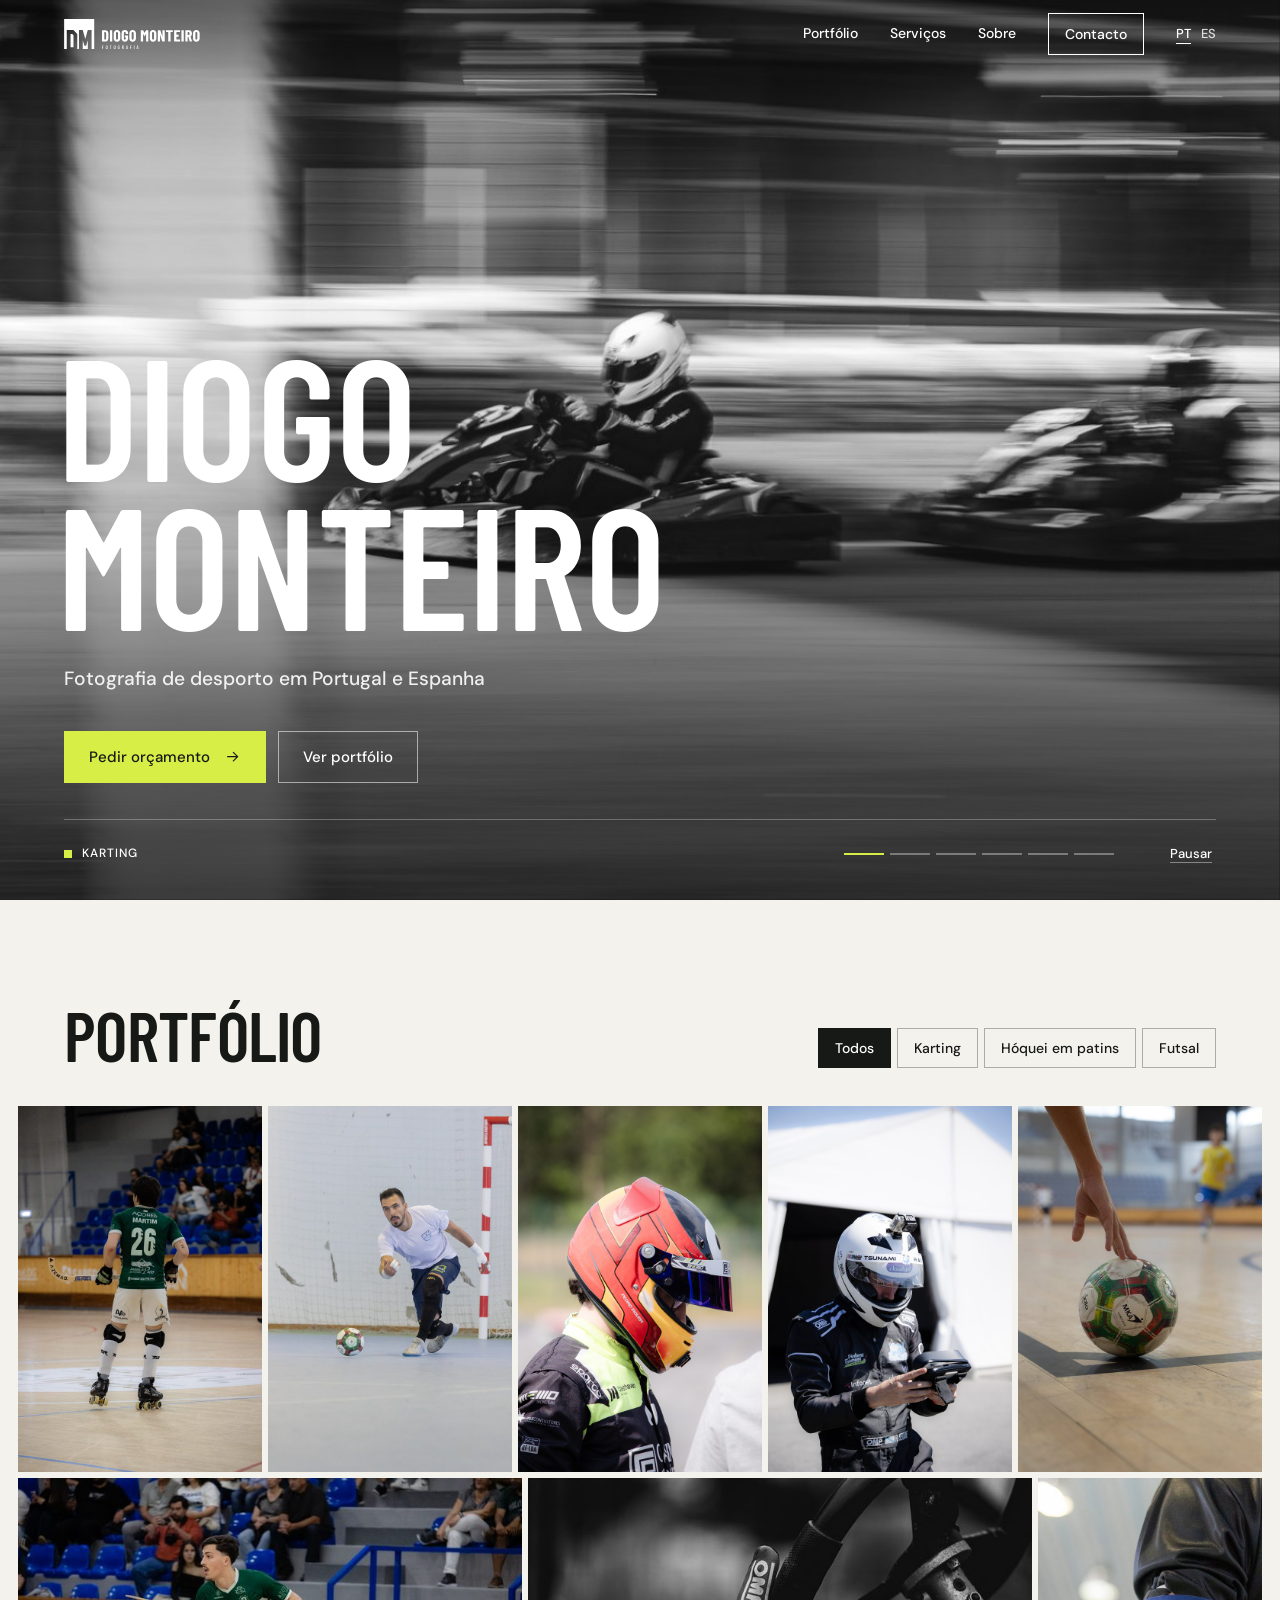
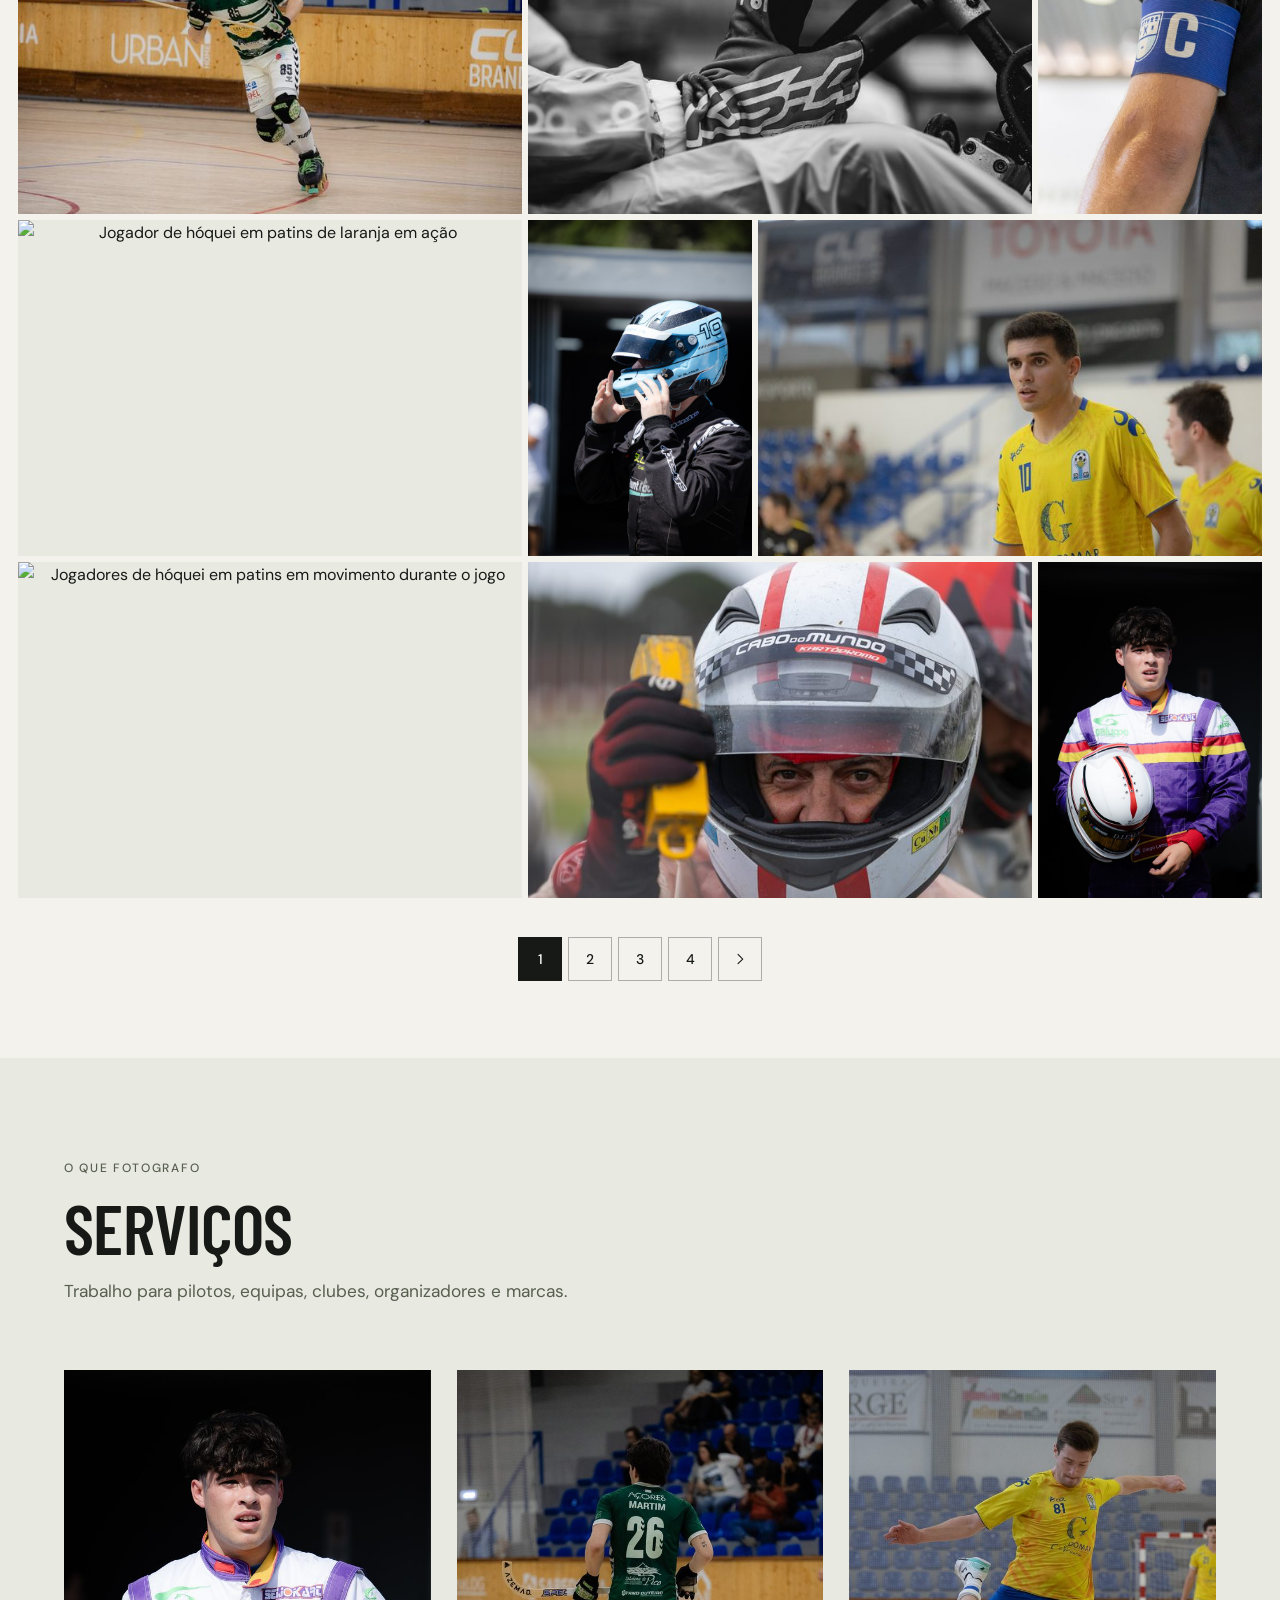
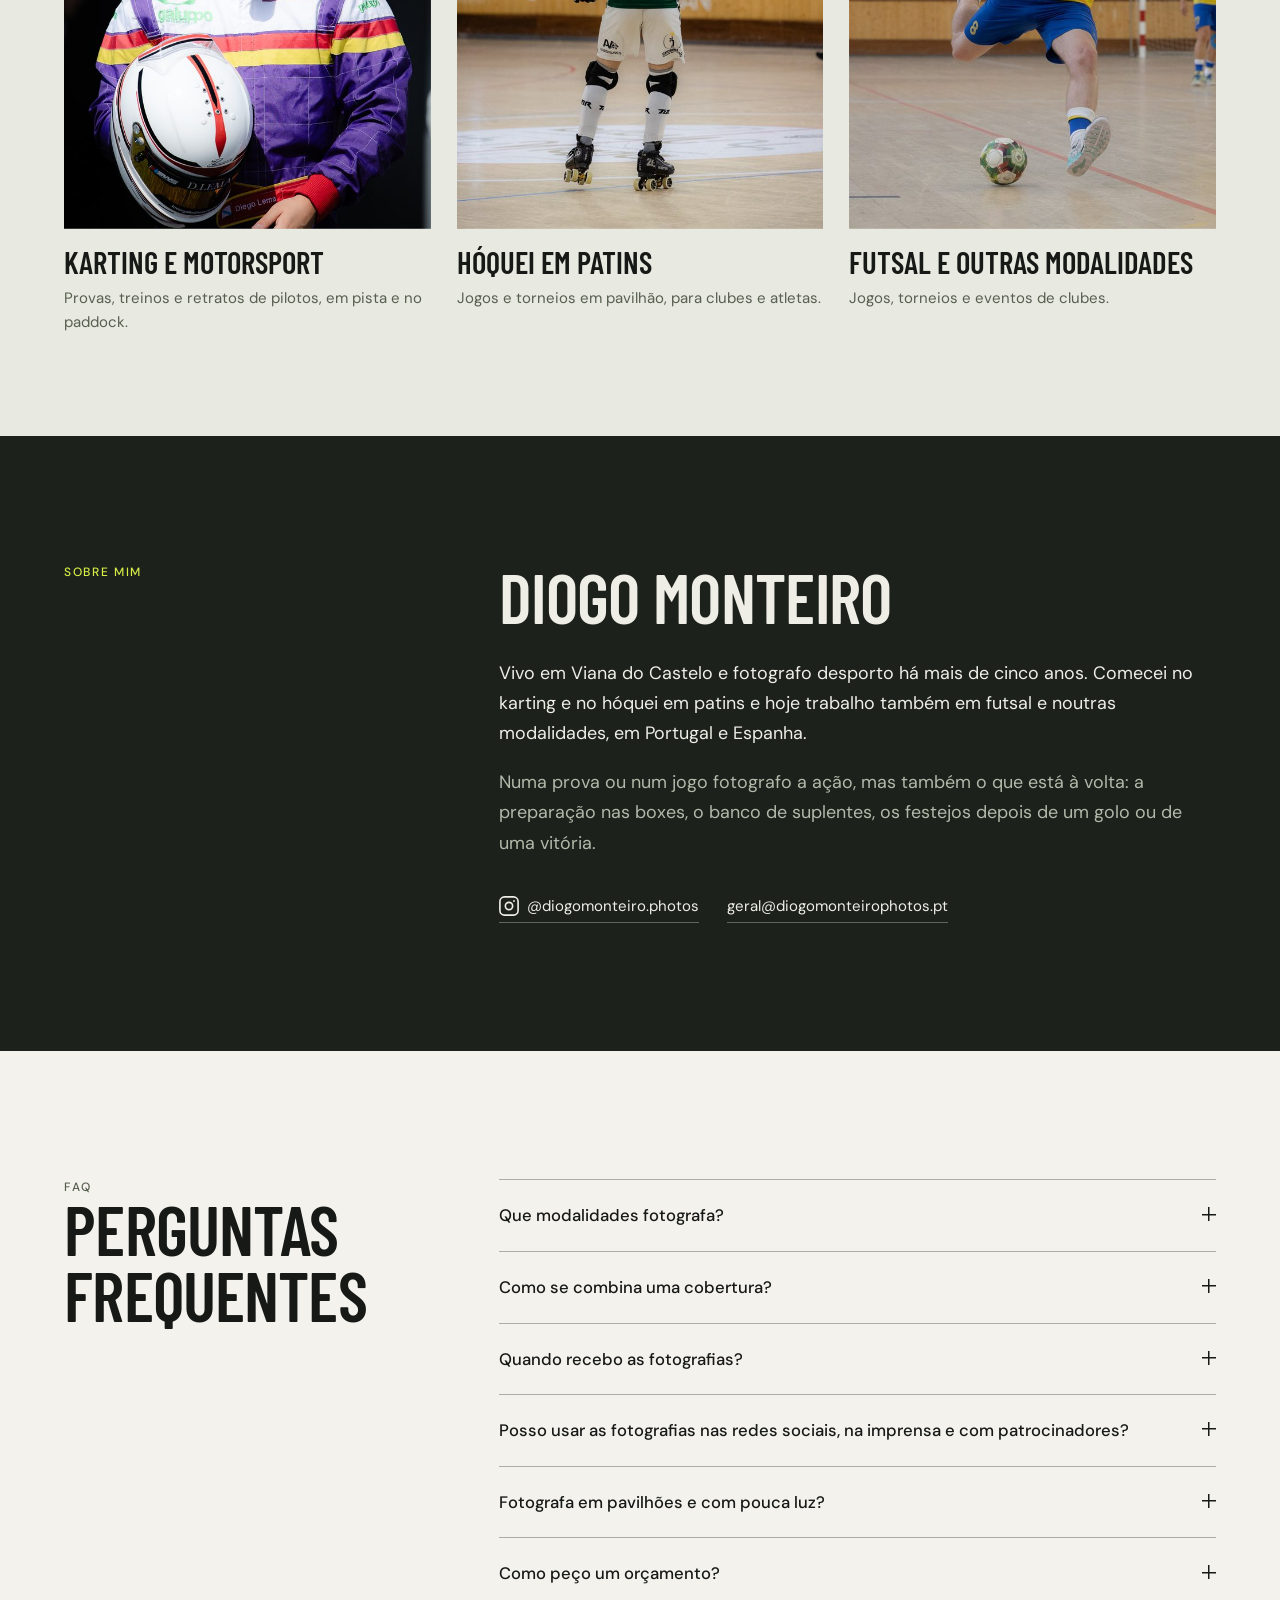
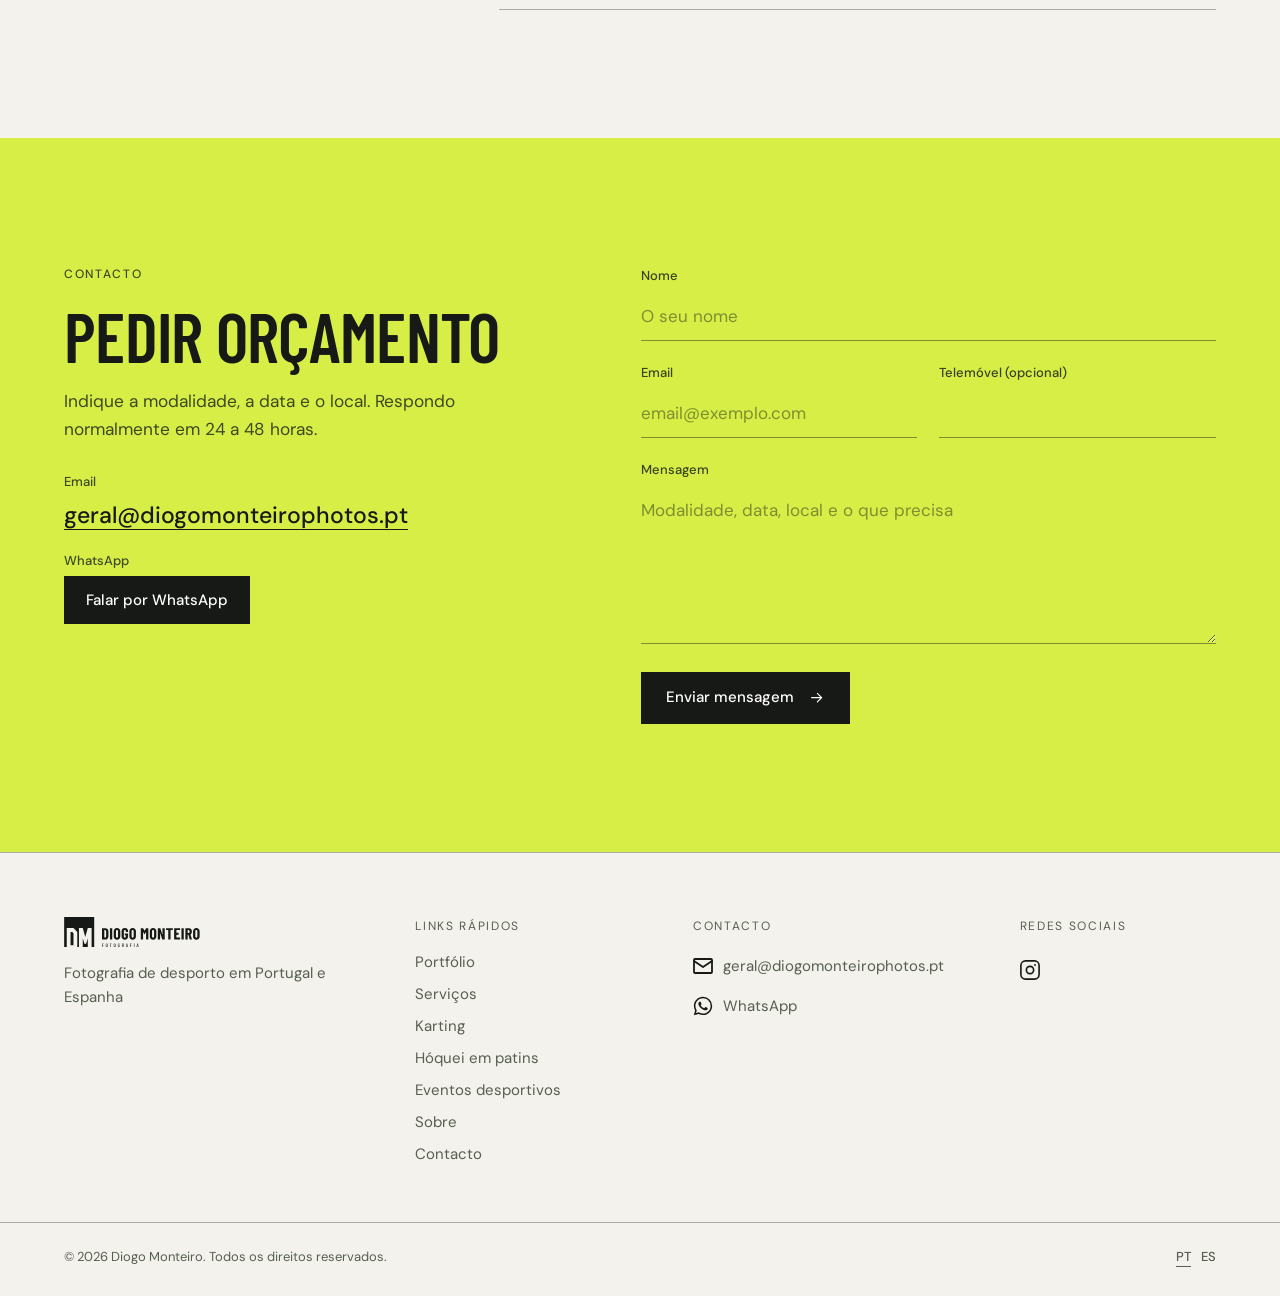
==== index.html @ c2713164 "Ícones de email, WhatsApp e Instagram com o mesmo tamanho Co-Authored-By: Claude Opus 5.5 <noreply@a" ====
<!DOCTYPE html>
<html lang="pt-PT">
<head>
  <meta charset="UTF-8" />
  <meta name="viewport" content="width=device-width, initial-scale=1.0" />

  <title>Diogo Monteiro | Fotógrafo de karting e hóquei em patins</title>
  <meta name="description" content="Fotógrafo de desporto em Viana do Castelo. Karting, hóquei em patins e futsal em Portugal e Espanha: provas, jogos, pilotos e equipas." />
  <meta name="author" content="Diogo Monteiro" />
  <meta name="robots" content="index, follow, max-image-preview:large" />
  <meta name="theme-color" content="#1c211b" />
  <link rel="canonical" href="https://diogomonteirophotos.pt/" />
  <link rel="alternate" hreflang="pt-PT" href="https://diogomonteirophotos.pt/" />
  <link rel="alternate" hreflang="es-ES" href="https://diogomonteirophotos.pt/es.html" />
  <link rel="alternate" hreflang="x-default" href="https://diogomonteirophotos.pt/" />
  <meta name="google-site-verification" content="xHSsmAmY558Se5U4NgARSvM0LVs-acbreXkNIIwKZKA" />

  <meta property="og:type" content="website" />
  <meta property="og:url" content="https://diogomonteirophotos.pt/" />
  <meta property="og:title" content="Diogo Monteiro | Fotógrafo de desporto" />
  <meta property="og:description" content="Karting, hóquei em patins e futsal em Portugal e Espanha." />
  <meta property="og:image" content="https://diogomonteirophotos.pt/media/portfolio/karting-2h-318.jpg" />
  <meta property="og:image:alt" content="Kart em pista fotografado por Diogo Monteiro" />
  <meta property="og:locale" content="pt_PT" />
  <meta property="og:site_name" content="Diogo Monteiro Fotografia" />

  <meta name="twitter:card" content="summary_large_image" />
  <meta name="twitter:title" content="Diogo Monteiro | Fotógrafo de desporto" />
  <meta name="twitter:description" content="Karting, hóquei em patins e futsal em Portugal e Espanha." />
  <meta name="twitter:image" content="https://diogomonteirophotos.pt/media/portfolio/karting-2h-318.jpg" />

  <script type="application/ld+json">
{
  "@context": "https://schema.org",
  "@type": [
    "LocalBusiness",
    "ProfessionalService"
  ],
  "@id": "https://diogomonteirophotos.pt/#business",
  "name": "Diogo Monteiro Fotografia",
  "description": "Fotógrafo de desporto em Portugal e Espanha: karting, motorsport, hóquei em patins e futsal.",
  "url": "https://diogomonteirophotos.pt/",
  "email": "mailto:geral@diogomonteirophotos.pt",
  "image": "https://diogomonteirophotos.pt/media/portfolio/karting-2h-318.jpg",
  "address": {
    "@type": "PostalAddress",
    "addressLocality": "Viana do Castelo",
    "addressCountry": "PT"
  },
  "areaServed": [
    "Viana do Castelo",
    "Portugal",
    "Espanha"
  ],
  "knowsAbout": [
    "Fotografia de desporto",
    "Fotografia de karting",
    "Fotografia de motorsport",
    "Fotografia de hóquei em patins",
    "Fotografia de futsal"
  ],
  "serviceType": [
    "Fotografia de jogos e provas",
    "Fotografia de eventos desportivos",
    "Fotografia para clubes, atletas e equipas"
  ],
  "hasOfferCatalog": {
    "@type": "OfferCatalog",
    "name": "Serviços de fotografia desportiva",
    "itemListElement": [
      {
        "@type": "Offer",
        "itemOffered": {
          "@type": "Service",
          "name": "Fotografia de karting e motorsport",
          "url": "https://diogomonteirophotos.pt/fotografo-karting-portugal.html"
        }
      },
      {
        "@type": "Offer",
        "itemOffered": {
          "@type": "Service",
          "name": "Fotografia de hóquei em patins",
          "url": "https://diogomonteirophotos.pt/fotografia-hoquei-patins.html"
        }
      },
      {
        "@type": "Offer",
        "itemOffered": {
          "@type": "Service",
          "name": "Fotografia de eventos desportivos",
          "url": "https://diogomonteirophotos.pt/fotografo-eventos-desportivos.html"
        }
      }
    ]
  },
  "sameAs": [
    "https://www.instagram.com/diogomonteiro.photos/"
  ]
}
  </script>
  <script type="application/ld+json">
  {
    "@context": "https://schema.org",
    "@type": "WebSite",
    "@id": "https://diogomonteirophotos.pt/#website",
    "url": "https://diogomonteirophotos.pt/",
    "name": "Diogo Monteiro Fotografia",
    "inLanguage": "pt-PT",
    "publisher": {"@id": "https://diogomonteirophotos.pt/#business"}
  }
  </script>
  <script type="application/ld+json">
{
  "@context": "https://schema.org",
  "@type": "FAQPage",
  "mainEntity": [
    {
      "@type": "Question",
      "name": "Que modalidades fotografa?",
      "acceptedAnswer": {
        "@type": "Answer",
        "text": "Sobretudo karting, hóquei em patins e futsal. Também aceito trabalhos de outras modalidades, como futebol, voleibol, basquetebol ou atletismo: jogos, provas, treinos e eventos de clubes."
      }
    },
    {
      "@type": "Question",
      "name": "Como se combina uma cobertura?",
      "acceptedAnswer": {
        "@type": "Answer",
        "text": "Diga-me a data, o local, o horário e para que vão servir as fotografias. A partir daí combinamos o que é prioritário e envio-lhe um orçamento."
      }
    },
    {
      "@type": "Question",
      "name": "Quando recebo as fotografias?",
      "acceptedAnswer": {
        "@type": "Answer",
        "text": "Depende da duração do evento e do número de fotografias. O prazo fica definido no orçamento. Se precisar de publicar no próprio dia, posso enviar primeiro uma pequena seleção."
      }
    },
    {
      "@type": "Question",
      "name": "Posso usar as fotografias nas redes sociais, na imprensa e com patrocinadores?",
      "acceptedAnswer": {
        "@type": "Answer",
        "text": "Sim. As utilizações ficam definidas no orçamento: redes sociais, site, imprensa, materiais para patrocinadores ou outras."
      }
    },
    {
      "@type": "Question",
      "name": "Fotografa em pavilhões e com pouca luz?",
      "acceptedAnswer": {
        "@type": "Answer",
        "text": "Sim. O hóquei em patins e o futsal jogam-se quase sempre em pavilhão, muitas vezes com pouca luz, e as provas de karting acabam muitas vezes ao fim do dia. Trabalho com equipamento preparado para isso."
      }
    },
    {
      "@type": "Question",
      "name": "Como peço um orçamento?",
      "acceptedAnswer": {
        "@type": "Answer",
        "text": "Pelo formulário desta página ou por email para geral@diogomonteirophotos.pt. Indique a modalidade, a data, o local e o que precisa. Respondo normalmente em 24 a 48 horas."
      }
    }
  ]
}
  </script>

  <script async src="https://www.googletagmanager.com/gtag/js?id=G-JHJCMZPCVE"></script>
  <script>
    window.dataLayer = window.dataLayer || [];
    function gtag(){dataLayer.push(arguments);}
    gtag('js', new Date());
    gtag('config', 'G-JHJCMZPCVE');
  </script>
  <link rel="preconnect" href="https://res.cloudinary.com" crossorigin />

  <script>document.documentElement.classList.add('js')</script>
  <link rel="preload" href="assets/fonts/barlow-condensed-latin-600-normal.woff2" as="font" type="font/woff2" crossorigin />
  <link rel="preload" href="assets/fonts/dm-sans-latin-400-normal.woff2" as="font" type="font/woff2" crossorigin />
  <link rel="preload" as="image" href="media/portfolio/karting-2h-318.jpg" imagesrcset="media/portfolio/karting-2h-318-640.jpg 640w, media/portfolio/karting-2h-318-1280.jpg 1280w, media/portfolio/karting-2h-318.jpg 2160w" imagesizes="100vw" fetchpriority="high" />
  <link rel="stylesheet" href="assets/site.css?v=9be60ebd36" />
  <link rel="icon" type="image/svg+xml" href="favicon.svg" />
</head>
<body class="home" data-lang="pt">
<a class="skip-link" href="#gallery-section">Portfólio</a>

<div class="lightbox" id="lightbox" role="dialog" aria-modal="true" aria-label="Fotografia ampliada" hidden>
  <div class="lightbox-backdrop" id="lightbox-backdrop"></div>
  <figure class="lightbox-stage">
    <img class="lightbox-img" id="lightbox-img" alt="">
    <figcaption class="lightbox-caption"><span id="lightbox-label"></span><span id="lightbox-count"></span></figcaption>
  </figure>
  <button class="lightbox-btn lightbox-close" id="lightbox-close" type="button" aria-label="Fechar"><svg class="icon" viewBox="0 0 24 24" aria-hidden="true"><path d="M6 6l12 12M18 6 6 18"/></svg></button>
  <button class="lightbox-btn lightbox-prev" id="lightbox-prev" type="button" aria-label="Anterior"><svg class="icon" viewBox="0 0 24 24" aria-hidden="true"><path d="M15 5l-7 7 7 7"/></svg></button>
  <button class="lightbox-btn lightbox-next" id="lightbox-next" type="button" aria-label="Seguinte"><svg class="icon" viewBox="0 0 24 24" aria-hidden="true"><path d="M9 5l7 7-7 7"/></svg></button>
</div>

<div class="nav-overlay" id="nav-overlay" role="dialog" aria-modal="true" aria-label="Menu" hidden>
  <div class="nav-overlay-header">
    <span class="brand"><span class="brand-logo" aria-hidden="true"></span><span class="visually-hidden">Diogo Monteiro</span></span>
    <button class="icon-btn" id="nav-close-btn" type="button" aria-label="Fechar menu"><svg class="icon" viewBox="0 0 24 24" aria-hidden="true"><path d="M6 6l12 12M18 6 6 18"/></svg></button>
  </div>
  <nav class="nav-links-list" aria-label="Navegação principal"><a class="nav-item" href="#gallery-section">Portfólio</a><a class="nav-item" href="#servicos-fotografia">Serviços</a><a class="nav-item" href="#about-contact-section">Sobre</a><a class="nav-item" href="#contact-section">Contacto</a></nav>
  <div class="nav-overlay-footer">
    <a href="https://www.instagram.com/diogomonteiro.photos/" target="_blank" rel="noopener">Instagram</a>
    <span class="language-switch"><span aria-current="page">PT</span><a href="es.html" lang="es" hreflang="es" aria-label="Español">ES</a></span>
  </div>
</div>

<header class="site-header is-over-hero" id="site-header">
  <a class="brand" id="header-name" href="#hero"><span class="brand-logo" aria-hidden="true"></span><span class="visually-hidden">Diogo Monteiro</span></a>
  <nav class="desktop-nav" aria-label="Navegação principal">
    <a href="#gallery-section">Portfólio</a><a href="#servicos-fotografia">Serviços</a><a href="#about-contact-section">Sobre</a><a href="#contact-section" data-contact-intent="header" class="nav-cta">Contacto</a>
    <span class="language-switch"><span aria-current="page">PT</span><a href="es.html" lang="es" hreflang="es" aria-label="Español">ES</a></span>
  </nav>
  <button class="icon-btn menu-btn" id="menu-btn" type="button" aria-label="Abrir menu" aria-expanded="false" aria-controls="nav-overlay"><svg class="icon" viewBox="0 0 24 24" aria-hidden="true"><path d="M4 8h16M4 16h16"/></svg></button>
</header>

<main>
<section class="hero" id="hero">
  <div class="hero-slides" id="hero-slides">
      <figure class="hero-slide is-active" data-photo="media/portfolio/karting-2h-318.jpg" data-category="motorsport"><img src="media/portfolio/karting-2h-318-1280.jpg" srcset="media/portfolio/karting-2h-318-640.jpg 640w, media/portfolio/karting-2h-318-1280.jpg 1280w, media/portfolio/karting-2h-318.jpg 2160w" sizes="100vw" alt="Karts em pista com fundo arrastado" style="object-position:50% 50%" decoding="async" fetchpriority="high"></figure>
  </div>
  <div class="hero-shade"></div>
  <div class="hero-content">
    <h1 class="hero-title"><span class="line"><span>Diogo</span></span><span class="line"><span>Monteiro</span></span></h1>
    <p class="hero-tagline" id="hero-tagline" data-tagline>Fotografia de desporto em Portugal e Espanha</p>
    <div class="hero-actions">
      <a class="button button-lime" href="#contact-section" data-contact-intent="hero">Pedir orçamento <svg class="icon" viewBox="0 0 24 24" aria-hidden="true"><path d="M5 12h14M13 6l6 6-6 6"/></svg></a>
      <a class="button button-ghost" href="#gallery-section">Ver portfólio</a>
    </div>
  </div>
  <div class="hero-bar">
    <span class="hero-caption" id="hero-caption" aria-hidden="true">Karting</span>
    <div class="hero-controls" role="group" aria-label="Fotografias de destaque">
      <div class="hero-dots" id="hero-dots"><button type="button" class="hero-dot is-active" data-slide="0" aria-label="Karting – 1 de 6" aria-pressed="true"><span></span></button><button type="button" class="hero-dot" data-slide="1" aria-label="Hóquei em patins – 2 de 6" aria-pressed="false"><span></span></button><button type="button" class="hero-dot" data-slide="2" aria-label="Karting – 3 de 6" aria-pressed="false"><span></span></button><button type="button" class="hero-dot" data-slide="3" aria-label="Futsal – 4 de 6" aria-pressed="false"><span></span></button><button type="button" class="hero-dot" data-slide="4" aria-label="Karting – 5 de 6" aria-pressed="false"><span></span></button><button type="button" class="hero-dot" data-slide="5" aria-label="Hóquei em patins – 6 de 6" aria-pressed="false"><span></span></button></div>
      <button type="button" class="hero-pause" id="hero-pause" data-pause="Pausar" data-play="Reproduzir">Pausar</button>
    </div>
  </div>
</section>

<section id="gallery-section" class="gallery-section" aria-labelledby="gallery-title">
  <div class="gallery-head">
    <h2 class="section-title" id="gallery-title">Portfólio</h2>
    <div class="filter-bar" role="group" aria-label="Filtrar por modalidade">
      <button class="filter-btn active" type="button" data-filter="todos" aria-pressed="true">Todos</button><button class="filter-btn" type="button" data-filter="motorsport" aria-pressed="false" hidden>Karting</button><button class="filter-btn" type="button" data-filter="hoquei" aria-pressed="false" hidden>Hóquei em patins</button><button class="filter-btn" type="button" data-filter="futebol" aria-pressed="false" hidden>Futebol</button><button class="filter-btn" type="button" data-filter="futsal" aria-pressed="false" hidden>Futsal</button><button class="filter-btn" type="button" data-filter="volei" aria-pressed="false" hidden>Voleibol</button><button class="filter-btn" type="button" data-filter="basquetebol" aria-pressed="false" hidden>Basquetebol</button><button class="filter-btn" type="button" data-filter="atletismo" aria-pressed="false" hidden>Atletismo</button><button class="filter-btn" type="button" data-filter="outros" aria-pressed="false" hidden>Outras modalidades</button>
    </div>
  </div>
  <div class="gallery" id="gallery-grid" aria-live="polite"></div>
  <noscript><div class="crawler-gallery"><img src="media/portfolio/karting-redline-481.jpg" alt="Piloto de fato vermelho com o capacete na mão" width="1365" height="2048"><img src="https://res.cloudinary.com/dejrcqzgb/image/upload/q_auto:best/f_auto/w_1200/v1781263937/juventude-106_eenfvr.jpg" alt="Jogadores de equipamento laranja durante um jogo de hóquei em patins" width="1365" height="2048"><img src="media/portfolio/karting-regional-cup-2517.jpg" alt="Piloto com a placa de classificação no Kartódromo de Viana" width="2160" height="1440"></div></noscript>
  <nav class="pagination" id="pagination" aria-label="Páginas do portfólio"></nav>
</section>

<section id="servicos-fotografia" class="band band-services" aria-labelledby="services-title">
  <div class="wrap">
    <div class="band-head reveal">
      <p class="eyebrow">O que fotografo</p>
      <h2 class="section-title" id="services-title">Serviços</h2>
      <p class="lead">Trabalho para pilotos, equipas, clubes, organizadores e marcas.</p>
    </div>
    <div class="service-grid">
        <article class="service-card reveal">
          <span class="service-media"><img data-service="karting" src="media/portfolio/karting-sodi-galicia-186-1280.jpg" srcset="media/portfolio/karting-sodi-galicia-186-640.jpg 640w, media/portfolio/karting-sodi-galicia-186-1280.jpg 1280w, media/portfolio/karting-sodi-galicia-186.jpg 1365w" sizes="(max-width: 640px) 100vw, 33vw" alt="Piloto de fato roxo com o capacete debaixo do braço" loading="lazy" decoding="async" style="object-position:50% 35%"></span>
          <span class="service-text"><strong>Karting e motorsport</strong><span>Provas, treinos e retratos de pilotos, em pista e no paddock.</span></span>
        </article>
        <article class="service-card reveal">
          <span class="service-media"><img data-service="hoquei" src="media/portfolio/1791799596980-hoquei-fotografia-de-hoquei-em-patins-por-diogo-monteir.jpg" srcset="media/portfolio/1791799596980-hoquei-fotografia-de-hoquei-em-patins-por-diogo-monteir-640.jpg 640w, media/portfolio/1791799596980-hoquei-fotografia-de-hoquei-em-patins-por-diogo-monteir.jpg 1200w" sizes="(max-width: 640px) 100vw, 33vw" alt="Jogador de hóquei em patins de verde, número 26, de costas" loading="lazy" decoding="async" style="object-position:50% 40%"></span>
          <span class="service-text"><strong>Hóquei em patins</strong><span>Jogos e torneios em pavilhão, para clubes e atletas.</span></span>
        </article>
        <article class="service-card reveal">
          <span class="service-media"><img data-service="futsal" src="media/portfolio/1791799928007-futsal-fotografia-de-futsal-por-diogo-monteiro.jpg" srcset="media/portfolio/1791799928007-futsal-fotografia-de-futsal-por-diogo-monteiro-640.jpg 640w, media/portfolio/1791799928007-futsal-fotografia-de-futsal-por-diogo-monteiro.jpg 1200w" sizes="(max-width: 640px) 100vw, 33vw" alt="Jogador de futsal de amarelo a rematar" loading="lazy" decoding="async" style="object-position:50% 45%"></span>
          <span class="service-text"><strong>Futsal e outras modalidades</strong><span>Jogos, torneios e eventos de clubes.</span></span>
        </article>
    </div>
  </div>
</section>

<section id="about-contact-section" class="band band-dark" aria-labelledby="about-title">
  <div class="wrap two-col">
    <p class="eyebrow reveal">Sobre mim</p>
    <div class="reveal">
      <h2 class="section-title" id="about-title">Diogo Monteiro</h2>
      <div class="about-text"><p>Vivo em Viana do Castelo e fotografo desporto há mais de cinco anos. Comecei no karting e no hóquei em patins e hoje trabalho também em futsal e noutras modalidades, em Portugal e Espanha.</p><p>Numa prova ou num jogo fotografo a ação, mas também o que está à volta: a preparação nas boxes, o banco de suplentes, os festejos depois de um golo ou de uma vitória.</p></div>
      <p class="about-links"><a href="https://www.instagram.com/diogomonteiro.photos/" target="_blank" rel="noopener"><svg class="icon" viewBox="1 1 22 22" aria-hidden="true"><rect x="2" y="2" width="20" height="20" rx="5" ry="5"/><circle cx="12" cy="12" r="4"/><circle cx="17.5" cy="6.5" r="1" fill="currentColor" stroke="none"/></svg> @diogomonteiro.photos</a><a href="mailto:geral@diogomonteirophotos.pt">geral@diogomonteirophotos.pt</a></p>
    </div>
  </div>
</section>

<section id="perguntas-frequentes" class="band" aria-labelledby="faq-title">
  <div class="wrap two-col">
    <div class="reveal">
      <p class="eyebrow">FAQ</p>
      <h2 class="section-title" id="faq-title">Perguntas frequentes</h2>
    </div>
    <div class="faq-list">
          <details class="faq-item">
            <summary>Que modalidades fotografa?</summary>
            <p>Sobretudo karting, hóquei em patins e futsal. Também aceito trabalhos de outras modalidades, como futebol, voleibol, basquetebol ou atletismo: jogos, provas, treinos e eventos de clubes.</p>
          </details>
          <details class="faq-item">
            <summary>Como se combina uma cobertura?</summary>
            <p>Diga-me a data, o local, o horário e para que vão servir as fotografias. A partir daí combinamos o que é prioritário e envio-lhe um orçamento.</p>
          </details>
          <details class="faq-item">
            <summary>Quando recebo as fotografias?</summary>
            <p>Depende da duração do evento e do número de fotografias. O prazo fica definido no orçamento. Se precisar de publicar no próprio dia, posso enviar primeiro uma pequena seleção.</p>
          </details>
          <details class="faq-item">
            <summary>Posso usar as fotografias nas redes sociais, na imprensa e com patrocinadores?</summary>
            <p>Sim. As utilizações ficam definidas no orçamento: redes sociais, site, imprensa, materiais para patrocinadores ou outras.</p>
          </details>
          <details class="faq-item">
            <summary>Fotografa em pavilhões e com pouca luz?</summary>
            <p>Sim. O hóquei em patins e o futsal jogam-se quase sempre em pavilhão, muitas vezes com pouca luz, e as provas de karting acabam muitas vezes ao fim do dia. Trabalho com equipamento preparado para isso.</p>
          </details>
          <details class="faq-item">
            <summary>Como peço um orçamento?</summary>
            <p>Pelo formulário desta página ou por email para geral@diogomonteirophotos.pt. Indique a modalidade, a data, o local e o que precisa. Respondo normalmente em 24 a 48 horas.</p>
          </details>
    </div>
  </div>
</section>

<section id="contact-section" class="band band-lime" aria-labelledby="contact-title">
  <div class="wrap two-col contact-layout">
    <div class="contact-intro reveal">
      <p class="eyebrow">Contacto</p>
      <h2 class="section-title" id="contact-title">Pedir orçamento</h2>
      <p class="lead">Indique a modalidade, a data e o local. Respondo normalmente em 24 a 48 horas.</p>
      <div class="contact-direct">
        <p><span>Email</span><a href="mailto:geral@diogomonteirophotos.pt">geral@diogomonteirophotos.pt</a></p>
        <p><span>WhatsApp</span><a href="#contact-section" data-whatsapp data-wa="NDE2MjMzNTM5MTUz" data-wa-text="Ol%C3%A1%20Diogo%2C%20gostaria%20de%20pedir%20um%20or%C3%A7amento." target="_blank" rel="noopener">Falar por WhatsApp</a></p>
      </div>
    </div>
    <form action="https://formspree.io/f/xeewdepr" method="POST" id="contact-form">
      <input type="hidden" name="_subject" value="Nova mensagem através do site">
      <input type="hidden" name="pagina" id="lead-page" value="Página inicial">
      <input type="hidden" name="utm_source" id="lead-utm-source" value="">
      <input type="hidden" name="utm_medium" id="lead-utm-medium" value="">
      <input type="hidden" name="utm_campaign" id="lead-utm-campaign" value="">
      <div class="visually-hidden" aria-hidden="true"><label for="website">Website</label><input type="text" id="website" name="_gotcha" tabindex="-1" autocomplete="off"></div>
      <div class="form-field"><label for="nome">Nome</label><input type="text" id="nome" name="nome" placeholder="O seu nome" autocomplete="name" required></div>
      <div class="form-row">
        <div class="form-field"><label for="email">Email</label><input type="email" id="email" name="email" placeholder="email@exemplo.com" autocomplete="email" inputmode="email" required></div>
        <div class="form-field"><label for="contact-phone">Telemóvel (opcional)</label><input id="contact-phone" name="telemovel" type="tel" autocomplete="tel" inputmode="tel"></div>
      </div>
      <div class="form-field"><label for="mensagem">Mensagem</label><textarea id="mensagem" name="mensagem" rows="5" placeholder="Modalidade, data, local e o que precisa" required></textarea></div>
      <button class="button button-dark form-submit" type="submit" data-sending="A enviar…" data-sent="Enviado">Enviar mensagem <svg class="icon" viewBox="0 0 24 24" aria-hidden="true"><path d="M5 12h14M13 6l6 6-6 6"/></svg></button>
      <p id="form-success" class="form-status" role="status" aria-live="polite" hidden>Mensagem enviada. Respondo em breve.</p>
      <p id="form-error" class="form-status form-status-error" role="alert" hidden>Não foi possível enviar. Tente novamente ou escreva para o email acima.</p>
      <p id="form-preview" class="form-status" role="status" hidden>Pré-visualização: a mensagem não foi enviada.</p>
    </form>
  </div>
</section>
</main>

<footer class="site-footer">
  <div class="wrap footer-grid">
    <div>
      <p class="brand"><span class="brand-logo" aria-hidden="true"></span><span class="visually-hidden">Diogo Monteiro</span></p>
      <p class="footer-note" data-tagline>Fotografia de desporto em Portugal e Espanha</p>
    </div>
    <nav aria-label="Links rápidos"><p class="footer-title">Links rápidos</p><a href="#gallery-section">Portfólio</a><a href="#servicos-fotografia">Serviços</a><a href="fotografo-karting-portugal.html">Karting</a><a href="fotografia-hoquei-patins.html">Hóquei em patins</a><a href="fotografo-eventos-desportivos.html">Eventos desportivos</a><a href="#about-contact-section">Sobre</a><a href="#contact-section">Contacto</a></nav>
    <div><p class="footer-title">Contacto</p><a class="footer-contact" href="mailto:geral@diogomonteirophotos.pt"><svg class="icon" viewBox="2 2 20 20" aria-hidden="true"><rect x="3" y="5" width="18" height="14" rx="1"/><path d="m3 7 9 6 9-6"/></svg>geral@diogomonteirophotos.pt</a><a class="footer-contact" href="#contact-section" data-whatsapp data-wa="NDE2MjMzNTM5MTUz" data-wa-text="Ol%C3%A1%20Diogo%2C%20gostaria%20de%20pedir%20um%20or%C3%A7amento." target="_blank" rel="noopener"><svg class="icon brand-icon" fill="currentColor" aria-hidden="true" focusable="false" role="img" viewBox="-1 -1 26 26" xmlns="http://www.w3.org/2000/svg"><path d="M17.472 14.382c-.297-.149-1.758-.867-2.03-.967-.273-.099-.471-.148-.67.15-.197.297-.767.966-.94 1.164-.173.199-.347.223-.644.075-.297-.15-1.255-.463-2.39-1.475-.883-.788-1.48-1.761-1.653-2.059-.173-.297-.018-.458.13-.606.134-.133.298-.347.446-.52.149-.174.198-.298.298-.497.099-.198.05-.371-.025-.52-.075-.149-.669-1.612-.916-2.207-.242-.579-.487-.5-.669-.51-.173-.008-.371-.01-.57-.01-.198 0-.52.074-.792.372-.272.297-1.04 1.016-1.04 2.479 0 1.462 1.065 2.875 1.213 3.074.149.198 2.096 3.2 5.077 4.487.709.306 1.262.489 1.694.625.712.227 1.36.195 1.871.118.571-.085 1.758-.719 2.006-1.413.248-.694.248-1.289.173-1.413-.074-.124-.272-.198-.57-.347m-5.421 7.403h-.004a9.87 9.87 0 01-5.031-1.378l-.361-.214-3.741.982.998-3.648-.235-.374a9.86 9.86 0 01-1.51-5.26c.001-5.45 4.436-9.884 9.888-9.884 2.64 0 5.122 1.03 6.988 2.898a9.825 9.825 0 012.893 6.994c-.003 5.45-4.437 9.884-9.885 9.884m8.413-18.297A11.815 11.815 0 0012.05 0C5.495 0 .16 5.335.157 11.892c0 2.096.547 4.142 1.588 5.945L.057 24l6.305-1.654a11.882 11.882 0 005.683 1.448h.005c6.554 0 11.89-5.335 11.893-11.893a11.821 11.821 0 00-3.48-8.413Z"/></svg>WhatsApp</a></div>
    <div><p class="footer-title">Redes sociais</p><a class="footer-social" href="https://www.instagram.com/diogomonteiro.photos/" target="_blank" rel="noopener" title="Instagram" aria-label="Instagram"><svg class="icon" viewBox="1 1 22 22" aria-hidden="true"><rect x="2" y="2" width="20" height="20" rx="5" ry="5"/><circle cx="12" cy="12" r="4"/><circle cx="17.5" cy="6.5" r="1" fill="currentColor" stroke="none"/></svg></a></div>
  </div>
  <div class="wrap footer-bottom"><span>© 2026 Diogo Monteiro. Todos os direitos reservados.</span><span class="language-switch"><span aria-current="page">PT</span><a href="es.html" lang="es" hreflang="es" aria-label="Español">ES</a></span></div>
</footer>

<script id="site-data" type="application/json">{"lang": "pt", "labels": {"motorsport": "Karting", "hoquei": "Hóquei em patins", "futebol": "Futebol", "futsal": "Futsal", "volei": "Voleibol", "basquetebol": "Basquetebol", "atletismo": "Atletismo", "outros": "Outras modalidades"}, "static": [{"src": "media/portfolio/karting-redline-481.jpg", "cat": "motorsport", "alt": "Piloto de fato vermelho com o capacete na mão", "w": 1365, "h": 2048, "v": [640, 1280]}, {"src": "https://res.cloudinary.com/dejrcqzgb/image/upload/q_auto:best/f_auto/w_1200/v1781263937/juventude-106_eenfvr.jpg", "cat": "hoquei", "alt": "Jogadores de equipamento laranja durante um jogo de hóquei em patins", "w": 1365, "h": 2048}, {"src": "media/portfolio/karting-regional-cup-2517.jpg", "cat": "motorsport", "alt": "Piloto com a placa de classificação no Kartódromo de Viana", "w": 2160, "h": 1440, "v": [640, 1280]}, {"src": "media/portfolio/karting-cmc-825.jpg", "cat": "motorsport", "alt": "Piloto a colocar o capacete branco", "w": 1365, "h": 2048, "v": [640, 1280]}, {"src": "https://res.cloudinary.com/dejrcqzgb/image/upload/q_auto:best/f_auto/w_1200/v1781263941/juventude-108_irroow.jpg", "cat": "hoquei", "alt": "Jogador de hóquei em patins de laranja a conduzir a bola", "w": 1365, "h": 2048}, {"src": "media/portfolio/karting-tkv-10.jpg", "cat": "motorsport", "alt": "Piloto de capacete verde e laranja, de perfil", "w": 1365, "h": 2048, "v": [640, 1280]}, {"src": "media/portfolio/karting-pkc2-2725.jpg", "cat": "motorsport", "alt": "Karts em pista, vistos de frente", "w": 2048, "h": 1365, "v": [640, 1280]}, {"src": "https://res.cloudinary.com/dejrcqzgb/image/upload/q_auto:best/f_auto/w_1200/v1781263948/juventude-142_sfrka5.jpg", "cat": "hoquei", "alt": "Jogador de hóquei em patins de laranja em ação", "w": 2048, "h": 1365}, {"src": "media/portfolio/karting-sodi-galicia-186.jpg", "cat": "motorsport", "alt": "Piloto de fato roxo com o capacete debaixo do braço", "w": 1365, "h": 2048, "v": [640, 1280]}, {"src": "media/portfolio/karting-sodi-galicia-563.jpg", "cat": "motorsport", "alt": "Piloto de capacete branco e fato roxo, de perfil", "w": 1365, "h": 2048, "v": [640, 1280]}, {"src": "https://res.cloudinary.com/dejrcqzgb/image/upload/q_auto:best/f_auto/w_1200/v1781263968/juventude-192_irdyb8.jpg", "cat": "hoquei", "alt": "Jogador de hóquei em patins junto à bancada", "w": 2048, "h": 1365}, {"src": "media/portfolio/karting-tkv-182.jpg", "cat": "motorsport", "alt": "Piloto de capacete verde a ajustar a viseira", "w": 1365, "h": 2048, "v": [640, 1280]}, {"src": "media/portfolio/karting-cmc-1247.jpg", "cat": "motorsport", "alt": "Mãos do piloto no volante, a preto e branco", "w": 2160, "h": 1440, "v": [640, 1280]}, {"src": "https://res.cloudinary.com/dejrcqzgb/image/upload/q_auto:best/f_auto/w_1200/v1781263991/juventude-258_tancoq.jpg", "cat": "hoquei", "alt": "Jogadores de hóquei em patins em movimento durante o jogo", "w": 2048, "h": 1365}, {"src": "media/portfolio/karting-pkc-1936.jpg", "cat": "motorsport", "alt": "Piloto de capacete vermelho e amarelo sentado no kart", "w": 1365, "h": 2048, "v": [640, 1280]}, {"src": "media/portfolio/karting-2h-325.jpg", "cat": "motorsport", "alt": "Kart em velocidade, com fundo arrastado", "w": 2160, "h": 1440, "v": [640, 1280]}, {"src": "media/portfolio/karting-regional-cup-96.jpg", "cat": "motorsport", "alt": "Briefing de pilotos antes da prova", "w": 2160, "h": 1440, "v": [640, 1280]}, {"src": "media/portfolio/karting-sodi-galicia-1868.jpg", "cat": "motorsport", "alt": "Piloto de fato verde e branco com capacete azul", "w": 1365, "h": 2048, "v": [640, 1280]}, {"src": "media/portfolio/karting-cmc-474.jpg", "cat": "motorsport", "alt": "Piloto de capacete branco sentado no kart", "w": 1365, "h": 2048, "v": [640, 1280]}, {"src": "media/portfolio/karting-pkc2-944.jpg", "cat": "motorsport", "alt": "Piloto de capacete verde contra o céu", "w": 2048, "h": 1365, "v": [640, 1280]}, {"src": "media/portfolio/karting-sodi-galicia-578.jpg", "cat": "motorsport", "alt": "Piloto de capacete azul e branco a ajustar as luvas", "w": 1365, "h": 2048, "v": [640, 1280]}, {"src": "media/portfolio/karting-regional-cup-1498.jpg", "cat": "motorsport", "alt": "Grande plano de capacete branco e vermelho", "w": 2160, "h": 1440, "v": [640, 1280]}, {"src": "media/portfolio/karting-tkv-1161.jpg", "cat": "motorsport", "alt": "Kart em pista com piloto de capacete amarelo", "w": 2048, "h": 1365, "v": [640, 1280]}, {"src": "media/portfolio/karting-cmc-1099.jpg", "cat": "motorsport", "alt": "Piloto de capacete vermelho na grelha", "w": 2160, "h": 1440, "v": [640, 1280]}, {"src": "media/portfolio/karting-sodi-galicia-304.jpg", "cat": "motorsport", "alt": "Volante de kart com o ecrã de dados, a preto e branco", "w": 1365, "h": 2048, "v": [640, 1280]}, {"src": "media/portfolio/karting-cmc-461.jpg", "cat": "motorsport", "alt": "Piloto de capacete branco nas boxes", "w": 2160, "h": 1440, "v": [640, 1280]}, {"src": "media/portfolio/karting-pkc-724.jpg", "cat": "motorsport", "alt": "Luvas no volante do kart, a preto e branco", "w": 2048, "h": 1536, "v": [640, 1280]}, {"src": "media/portfolio/karting-sodi-galicia-568.jpg", "cat": "motorsport", "alt": "Piloto de capacete azul-claro a ajustar o capacete", "w": 1365, "h": 2048, "v": [640, 1280]}, {"src": "media/portfolio/karting-sodi-galicia-306.jpg", "cat": "motorsport", "alt": "Grande plano de capacete verde e azul", "w": 2048, "h": 1365, "v": [640, 1280]}, {"src": "media/portfolio/karting-pkc2-1092.jpg", "cat": "motorsport", "alt": "Piloto de capacete colorido contra o céu azul", "w": 2048, "h": 1365, "v": [640, 1280]}, {"src": "media/portfolio/karting-pkc2-920.jpg", "cat": "motorsport", "alt": "Grande plano de piloto com capacete azul e laranja", "w": 2048, "h": 1365, "v": [640, 1280]}, {"src": "media/portfolio/karting-tkv-501.jpg", "cat": "motorsport", "alt": "Piloto de capacete vermelho, de perfil", "w": 1365, "h": 2048, "v": [640, 1280]}, {"src": "media/portfolio/karting-sodi-galicia-14.jpg", "cat": "motorsport", "alt": "Retrato de piloto de fato preto e vermelho", "w": 2048, "h": 1365, "v": [640, 1280]}, {"src": "media/portfolio/karting-cmc-165.jpg", "cat": "motorsport", "alt": "Piloto a ajustar o capacete branco nas boxes", "w": 2160, "h": 1440, "v": [640, 1280]}, {"src": "media/portfolio/karting-cmc-167.jpg", "cat": "motorsport", "alt": "Piloto de capacete preto, de costas", "w": 1365, "h": 2048, "v": [640, 1280]}, {"src": "media/portfolio/karting-sodi-galicia-305.jpg", "cat": "motorsport", "alt": "Mão com luva no volante do kart", "w": 1365, "h": 2048, "v": [640, 1280]}, {"src": "media/portfolio/karting-regional-cup-99.jpg", "cat": "motorsport", "alt": "Diretor de prova durante o briefing", "w": 2160, "h": 1440, "v": [640, 1280]}, {"src": "media/portfolio/karting-pkc-717.jpg", "cat": "motorsport", "alt": "Piloto de capacete azul-claro", "w": 2048, "h": 1365, "v": [640, 1280]}, {"src": "media/portfolio/karting-sodi-galicia-564.jpg", "cat": "motorsport", "alt": "Piloto de capacete branco junto à tenda da equipa", "w": 1365, "h": 2048, "v": [640, 1280]}], "settings": {"version": 2, "autoplay": true, "interval": 6, "tagline": {"pt": "Fotografia de desporto em Portugal e Espanha", "es": "Fotografía deportiva en Portugal y España"}, "hero": [{"src": "media/portfolio/karting-2h-318.jpg", "category": "motorsport", "alt": "Karts em pista com fundo arrastado", "alt_es": "Karts en pista con el fondo en barrido", "x": 50, "y": 50, "w": 2160, "h": 1440, "v": [640, 1280]}, {"src": "media/portfolio/1791799653239-hoquei-fotografia-de-hoquei-em-patins-por-diogo-monteir.jpg", "category": "hoquei", "alt": "Jogador de hóquei em patins número 97 em velocidade", "alt_es": "Jugador de hockey sobre patines dorsal 97 a velocidad", "x": 55, "y": 50, "v": [640, 1280], "w": 1800, "h": 1200}, {"src": "media/portfolio/karting-regional-cup-1498.jpg", "category": "motorsport", "alt": "Grande plano de capacete branco e vermelho", "alt_es": "Primer plano de un casco blanco y rojo", "x": 50, "y": 45, "w": 2160, "h": 1440, "v": [640, 1280]}, {"src": "media/portfolio/1791799914624-futsal-fotografia-de-futsal-por-diogo-monteiro.jpg", "category": "futsal", "alt": "Dois jogadores de futsal de amarelo abraçam-se", "alt_es": "Dos jugadores de fútbol sala de amarillo se abrazan", "x": 50, "y": 40, "v": [640, 1280], "w": 1800, "h": 1200}, {"src": "media/portfolio/karting-pkc2-920.jpg", "category": "motorsport", "alt": "Grande plano de piloto com capacete azul e laranja", "alt_es": "Primer plano de piloto con casco azul y naranja", "x": 50, "y": 45, "w": 2048, "h": 1365, "v": [640, 1280]}, {"src": "https://res.cloudinary.com/dejrcqzgb/image/upload/q_auto/f_auto/c_limit,w_1920/v1781263948/juventude-142_sfrka5.jpg", "category": "hoquei", "alt": "Jogador de hóquei em patins de laranja em ação", "alt_es": "Jugador de hockey sobre patines de naranja en acción", "x": 50, "y": 50}], "services": {"karting": {"src": "media/portfolio/karting-sodi-galicia-186.jpg", "alt": "Piloto de fato roxo com o capacete debaixo do braço", "x": 50, "y": 35, "alt_es": "Piloto con mono morado y el casco bajo el brazo", "v": [640, 1280], "w": 1365, "h": 2048}, "hoquei": {"src": "media/portfolio/1791799596980-hoquei-fotografia-de-hoquei-em-patins-por-diogo-monteir.jpg", "alt": "Jogador de hóquei em patins de verde, número 26, de costas", "x": 50, "y": 40, "alt_es": "Jugador de hockey sobre patines de verde, dorsal 26, de espaldas", "v": [640], "w": 1200, "h": 1800}, "futsal": {"src": "media/portfolio/1791799928007-futsal-fotografia-de-futsal-por-diogo-monteiro.jpg", "alt": "Jogador de futsal de amarelo a rematar", "x": 50, "y": 45, "alt_es": "Jugador de fútbol sala de amarillo rematando", "v": [640], "w": 1200, "h": 1800}}}, "catalog": null, "preview": false, "t": {"page": "Página", "prev_page": "Página anterior", "next_page": "Página seguinte", "open_photo": "Ampliar", "of": "de", "pause": "Pausar", "play": "Reproduzir", "form": {"subject": "Nova mensagem através do site", "page": "Página inicial", "name": "Nome", "name_ph": "O seu nome", "email": "Email", "phone": "Telemóvel (opcional)", "message": "Mensagem", "message_ph": "Modalidade, data, local e o que precisa", "submit": "Enviar mensagem", "sending": "A enviar…", "sent": "Enviado", "success": "Mensagem enviada. Respondo em breve.", "error": "Não foi possível enviar. Tente novamente ou escreva para o email acima.", "preview": "Pré-visualização: a mensagem não foi enviada."}}}</script>
<script src="assets/site.js?v=fa26d9e11a" defer></script>
</body>
</html>
---- assets/site.css ----
/* Diogo Monteiro — página inicial (PT/ES). Um único ficheiro; sem dependências externas. */
@font-face{font-family:'DM Sans';font-style:normal;font-weight:400;font-display:swap;src:url(fonts/dm-sans-latin-400-normal.woff2) format('woff2')}
@font-face{font-family:'DM Sans';font-style:normal;font-weight:500;font-display:swap;src:url(fonts/dm-sans-latin-500-normal.woff2) format('woff2')}
@font-face{font-family:'Barlow Condensed';font-style:normal;font-weight:600;font-display:swap;src:url(fonts/barlow-condensed-latin-600-normal.woff2) format('woff2')}

:root{
  --bg:#f3f2ed;--bg-2:#e8e9e1;--ink:#171916;--ink-2:#575f4f;--line:rgba(23,25,22,.14);--line-strong:rgba(23,25,22,.32);
  --dark:#1c211b;--darker:#131612;--on-dark:#eeeee7;--on-dark-2:#b3b9aa;--lime:#d6ee46;--lime-2:#c5dd33;
  --display:'Barlow Condensed','Arial Narrow',sans-serif;--text:'DM Sans',system-ui,-apple-system,'Segoe UI',sans-serif;
  --pad:clamp(20px,5vw,72px);--gpad:clamp(8px,1.4vw,24px);--header:68px;
  --ease:cubic-bezier(.2,.75,.2,1);
}
*,*::before,*::after{box-sizing:border-box;margin:0;padding:0}
html{-webkit-text-size-adjust:100%;scroll-padding-top:var(--header)}
@media (prefers-reduced-motion:no-preference){html{scroll-behavior:smooth}}
body{background:var(--bg);color:var(--ink);font:400 16px/1.6 var(--text);-webkit-font-smoothing:antialiased;color-scheme:light;overflow-x:hidden}
body.is-locked{overflow:hidden}
img{display:block;max-width:100%}
a{color:inherit}
button{font:inherit;color:inherit;cursor:pointer;background:none;border:0}
[hidden]{display:none!important}
.icon{width:1.15em;height:1.15em;fill:none;stroke:currentColor;stroke-width:1.6;stroke-linecap:round;stroke-linejoin:round;flex:none}
:focus-visible{outline:2px solid var(--lime-2);outline-offset:3px}
.band :focus-visible{outline-color:var(--ink)}
.band-dark :focus-visible,.hero :focus-visible,.lightbox :focus-visible,.site-footer :focus-visible{outline-color:var(--lime)}
.visually-hidden{position:absolute!important;width:1px!important;height:1px!important;margin:-1px!important;overflow:hidden!important;clip:rect(0 0 0 0)!important;white-space:nowrap!important;border:0!important;padding:0!important}
.skip-link{position:fixed;left:12px;top:-60px;z-index:500;background:var(--ink);color:#fff;padding:10px 14px;font-size:14px;text-decoration:none}
.skip-link:focus{top:12px}

/* ---------- type ---------- */
.section-title{font:600 clamp(44px,5.4vw,84px)/.95 var(--display);letter-spacing:-.01em;text-transform:uppercase}
.eyebrow{font:500 12px/1.4 var(--text);letter-spacing:.14em;text-transform:uppercase;color:var(--ink-2)}
.lead{font-size:clamp(16px,1.35vw,19px);line-height:1.6;color:var(--ink-2);max-width:620px}
.brand{font:600 21px/1 var(--display);letter-spacing:.06em;text-transform:uppercase;text-decoration:none;white-space:nowrap}

/* ---------- buttons ---------- */
.button{display:inline-flex;align-items:center;justify-content:center;gap:14px;min-height:52px;padding:0 24px;font:500 15px/1 var(--text);text-decoration:none;border:1px solid transparent;transition:background-color .2s,color .2s,border-color .2s}
.button .icon{transition:transform .25s var(--ease)}
.button:hover .icon{transform:translateX(4px)}
.button-lime{background:var(--lime);color:var(--ink)}
.button-lime:hover{background:#e4f77a}
.button-ghost{color:#fff;border-color:rgba(255,255,255,.55)}
.button-ghost:hover{background:#fff;color:var(--ink);border-color:#fff}
.button-dark{background:var(--ink);color:#fff}
.button-dark:hover{background:#30382a}
.button:disabled{opacity:.6;cursor:wait}

/* ---------- header ---------- */
.site-header{position:fixed;inset:0 0 auto;z-index:200;height:var(--header);display:flex;align-items:center;justify-content:space-between;gap:24px;padding:0 var(--pad);color:#fff;transition:background-color .35s,color .35s,box-shadow .35s}
.site-header.is-solid{background:rgba(243,242,237,.96);color:var(--ink);box-shadow:0 1px 0 var(--line);-webkit-backdrop-filter:blur(10px);backdrop-filter:blur(10px)}
.site-header::before{content:'';position:absolute;inset:0 0 -40px;background:linear-gradient(rgba(0,0,0,.42),transparent);pointer-events:none;transition:opacity .35s;z-index:-1}
.site-header.is-solid::before{opacity:0}
.desktop-nav{display:none;align-items:center;gap:32px}
.desktop-nav>a{font-size:14px;font-weight:500;text-decoration:none;padding:8px 0;border-bottom:1px solid transparent;transition:border-color .2s}
.desktop-nav>a:hover{border-color:currentColor}
.desktop-nav>a.nav-cta{padding:9px 16px;border:1px solid currentColor}
.desktop-nav>a.nav-cta:hover{background:var(--lime);border-color:var(--lime);color:var(--ink)}
.language-switch{display:inline-flex;gap:10px;font-size:13px;font-weight:500}
.language-switch a{text-decoration:none;opacity:.82}
.language-switch a:hover{opacity:1}
.language-switch [aria-current]{text-decoration:underline;text-underline-offset:5px}
.icon-btn{display:inline-flex;align-items:center;justify-content:center;width:44px;height:44px;margin-right:-10px;font-size:24px}
@media (min-width:960px){.desktop-nav{display:flex}.menu-btn{display:none}}

/* ---------- mobile menu ---------- */
.nav-overlay{position:fixed;inset:0;z-index:300;background:var(--bg);display:flex;flex-direction:column;padding:0 var(--pad) 32px;animation:fade-in .25s ease}
.nav-overlay-header{height:var(--header);display:flex;align-items:center;justify-content:space-between}
.nav-links-list{flex:1;display:flex;flex-direction:column;justify-content:center}
.nav-item{font:600 clamp(44px,13vw,72px)/1.1 var(--display);text-transform:uppercase;text-decoration:none;padding:6px 0;border-bottom:1px solid var(--line)}
.nav-overlay-footer{display:flex;justify-content:space-between;align-items:center;font-size:15px}
.nav-overlay-footer>a{text-decoration:none}

/* ---------- hero ---------- */
.hero{position:relative;height:100vh;height:100svh;min-height:560px;max-height:1200px;overflow:hidden;background:var(--darker);color:#fff;isolation:isolate}
.hero-slides{position:absolute;inset:0;z-index:-2}
.hero-slide{position:absolute;inset:0;opacity:0;visibility:hidden;transition:opacity 1.4s ease,visibility 0s linear 1.4s}
.hero-slide.is-active{opacity:1;visibility:visible;transition-delay:0s;z-index:1}
.hero-slide img{width:100%;height:100%;object-fit:cover}
.hero-slide.is-active img{animation:drift var(--drift-time,7.5s) cubic-bezier(.25,.6,.3,1) both}
.hero-shade{position:absolute;inset:0;z-index:-1;background:linear-gradient(180deg,rgba(0,0,0,.18) 0,transparent 26%,transparent 46%,rgba(0,0,0,.62) 86%,rgba(0,0,0,.72) 100%)}
.hero-content{position:absolute;left:var(--pad);right:var(--pad);bottom:clamp(96px,13vh,150px)}
.hero-title{font:600 clamp(76px,13.5vw,212px)/.82 var(--display);text-transform:uppercase;letter-spacing:-.005em;margin-left:-.04em}
.hero-title .line{display:block;overflow:hidden;padding-bottom:.04em}
.hero-title .line>span{display:block}
.hero-tagline{margin-top:clamp(14px,2vw,24px);font-size:clamp(16px,1.5vw,21px);font-weight:500;color:rgba(255,255,255,.9);max-width:30em}
.hero-actions{display:flex;flex-wrap:wrap;gap:12px;margin-top:clamp(22px,3vw,36px)}
.hero-bar{position:absolute;left:var(--pad);right:var(--pad);bottom:28px;display:flex;align-items:center;justify-content:space-between;gap:20px;padding-top:16px;border-top:1px solid rgba(255,255,255,.28);font-size:13px}
.hero-caption{display:inline-flex;align-items:center;gap:10px;font-weight:500;letter-spacing:.08em;text-transform:uppercase;font-size:12px;transition:opacity .4s}
.hero-caption::before{content:'';width:8px;height:8px;background:var(--lime)}
.hero-caption.is-changing{opacity:0}
.hero-controls{display:flex;align-items:center;gap:18px}
.hero-dots{display:flex;gap:6px}
.hero-dot{position:relative;width:40px;height:28px}
.hero-dot span{position:absolute;left:0;right:0;top:13px;height:2px;background:rgba(255,255,255,.35);overflow:hidden}
.hero-dot span::after{content:'';position:absolute;inset:0;background:var(--lime);transform:scaleX(0);transform-origin:left}
.hero-dot.is-done span::after{transform:scaleX(1)}
.hero-dot.is-active span::after{transform:scaleX(1)}
.hero.is-playing .hero-dot.is-active span::after{animation:fill var(--slide-time,6s) linear both}
.hero-pause{min-width:84px;min-height:36px;padding:0 4px;font-size:13px;font-weight:500;text-align:right;text-decoration:underline;text-underline-offset:4px;text-decoration-color:rgba(255,255,255,.4)}

/* intro motion (only when JS is running) */
.js .hero-title .line>span{animation:rise 1.15s var(--ease) both}
.js .hero-title .line:nth-child(2)>span{animation-delay:.09s}
.js .hero-tagline{animation:fade-up .9s .45s var(--ease) both}
.js .hero-actions{animation:fade-up .9s .58s var(--ease) both}
.js .hero-bar{animation:fade-in 1s .8s both}

/* ---------- gallery (static: no entrance, hover or cursor effects) ---------- */
.gallery-section{padding:clamp(72px,8vw,120px) 0 clamp(56px,6vw,96px)}
.gallery-head{display:flex;align-items:flex-end;justify-content:space-between;flex-wrap:wrap;gap:20px 32px;padding:0 var(--pad);margin-bottom:clamp(24px,3vw,40px)}
.filter-bar{display:flex;flex-wrap:wrap;gap:6px}
.filter-btn{min-height:40px;padding:0 16px;border:1px solid var(--line-strong);font-size:14px;font-weight:500;color:var(--ink)}
.filter-btn:hover{border-color:var(--ink)}
.filter-btn.active{background:var(--ink);border-color:var(--ink);color:#fff}
.gallery{padding:0 var(--gpad);display:flex;flex-direction:column;gap:6px;min-height:60vh}
.gallery.is-ready{min-height:0}
.gallery-row{display:flex;gap:6px}
.photo-card{position:relative;flex:none;display:block;background:var(--bg-2);overflow:hidden;cursor:zoom-in}
.photo-card img{width:100%;height:100%;object-fit:cover}
.crawler-gallery{display:grid;grid-template-columns:repeat(3,1fr);gap:6px;padding:0 var(--gpad)}
.crawler-gallery img{width:100%;height:auto}
.pagination{display:flex;justify-content:center;align-items:center;flex-wrap:wrap;gap:6px;margin-top:clamp(28px,3vw,44px);padding:0 var(--pad)}
.page-btn{min-width:44px;height:44px;padding:0 6px;border:1px solid var(--line-strong);font-size:14px;font-weight:500;display:inline-flex;align-items:center;justify-content:center}
.page-btn:hover{border-color:var(--ink)}
.page-btn[aria-current]{background:var(--ink);border-color:var(--ink);color:#fff}
.page-gap{min-width:24px;text-align:center;color:var(--ink-2)}

/* ---------- lightbox ---------- */
.lightbox{position:fixed;inset:0;z-index:1000;display:flex;align-items:center;justify-content:center;color:#fff;animation:fade-in .25s ease}
.lightbox-backdrop{position:absolute;inset:0;background:rgba(14,16,13,.96)}
.lightbox-stage{position:relative;display:flex;flex-direction:column;align-items:center;gap:12px;max-width:calc(100vw - 160px)}
.lightbox-img{max-width:100%;max-height:calc(100vh - 120px);max-height:calc(100svh - 120px);width:auto;height:auto;object-fit:contain;transition:opacity .2s}
.lightbox-img.is-loading{opacity:.25}
.lightbox-caption{width:100%;display:flex;justify-content:space-between;gap:16px;font-size:13px;color:rgba(255,255,255,.75)}
.lightbox-btn{position:absolute;z-index:2;width:52px;height:52px;display:flex;align-items:center;justify-content:center;font-size:24px;border:1px solid rgba(255,255,255,.22);transition:background-color .2s}
.lightbox-btn:hover{background:rgba(255,255,255,.12)}
.lightbox-btn:disabled{opacity:.25;cursor:default}
.lightbox-close{top:16px;right:16px}
.lightbox-prev{left:20px;top:50%;transform:translateY(-50%)}
.lightbox-next{right:20px;top:50%;transform:translateY(-50%)}

/* ---------- bands ---------- */
.band{padding:clamp(80px,10vw,150px) 0;position:relative}
.wrap{max-width:1500px;margin:0 auto;padding:0 var(--pad)}
.two-col{display:grid;grid-template-columns:minmax(0,1fr) minmax(0,2fr);gap:32px clamp(32px,6vw,96px);align-items:start}
.band-head{display:grid;gap:18px;margin-bottom:clamp(36px,5vw,64px)}
.band-services{background:var(--bg-2)}
.service-grid{display:grid;grid-template-columns:repeat(3,minmax(0,1fr));gap:clamp(16px,2vw,28px)}
.service-card{display:block}
.service-media{display:block;aspect-ratio:4/5;overflow:hidden;background:#d5d8cc}
.service-media img{width:100%;height:100%;object-fit:cover;transition:transform 1.2s var(--ease)}
.service-text{display:grid;gap:8px;padding-top:18px}
.service-text strong{font:600 clamp(28px,2.4vw,38px)/1 var(--display);text-transform:uppercase}
.service-text>span{color:var(--ink-2);font-size:15px;max-width:30em}

.band-dark{background:var(--dark);color:var(--on-dark)}
.band-dark .eyebrow{color:var(--lime)}
.about-text{display:grid;gap:18px;margin-top:28px;max-width:720px;font-size:clamp(17px,1.4vw,20px);line-height:1.7;color:var(--on-dark-2)}
.about-text p:first-child{color:var(--on-dark)}
.about-links{display:flex;flex-wrap:wrap;gap:12px 28px;margin-top:36px;font-size:15px}
.about-links a{display:inline-flex;align-items:center;gap:8px;text-decoration:none;border-bottom:1px solid rgba(255,255,255,.3);padding-bottom:4px}
.about-links a:hover{border-color:var(--lime)}

.faq-list{border-top:1px solid var(--line-strong)}
.faq-item{border-bottom:1px solid var(--line-strong)}
.faq-item summary{list-style:none;cursor:pointer;display:flex;justify-content:space-between;gap:24px;padding:22px 0;font-size:clamp(16px,1.3vw,18px);font-weight:500}
.faq-item summary::-webkit-details-marker{display:none}
.faq-item summary::after{content:'';flex:none;width:14px;height:14px;margin-top:5px;background:linear-gradient(currentColor,currentColor) center/14px 1.5px no-repeat,linear-gradient(currentColor,currentColor) center/1.5px 14px no-repeat;transition:transform .3s var(--ease)}
.faq-item[open] summary::after{transform:rotate(45deg)}
.faq-item p{padding:0 40px 24px 0;color:var(--ink-2);max-width:760px}

.band-lime{background:var(--lime)}
.band-lime .eyebrow,.band-lime .lead{color:#3f4824}
.contact-layout{grid-template-columns:minmax(0,1fr) minmax(0,1.15fr)}
.contact-intro{display:grid;gap:20px;align-content:start}
.contact-direct{display:grid;gap:18px;margin-top:8px}
.contact-direct p{display:grid;gap:4px}
.contact-direct span{font-size:13px;font-weight:500;color:#3f4824}
.contact-direct a{font-size:clamp(18px,1.8vw,24px);font-weight:500;text-underline-offset:6px;text-decoration-thickness:1px;overflow-wrap:anywhere}
#contact-form{display:grid;gap:22px}
.form-row{display:grid;grid-template-columns:1fr 1fr;gap:22px}
.form-field{display:grid;gap:6px}
.form-field label{font-size:13px;font-weight:500;color:#3a4220}
.form-field input,.form-field textarea{width:100%;border:0;border-bottom:1px solid rgba(23,25,22,.45);background:transparent;padding:10px 0;font:inherit;font-size:17px;color:var(--ink);border-radius:0;outline:0}
.form-field input::placeholder,.form-field textarea::placeholder{color:rgba(23,25,22,.45)}
.form-field input:focus,.form-field textarea:focus{border-bottom-color:var(--ink);box-shadow:0 1px 0 var(--ink)}
.form-field textarea{resize:vertical;min-height:120px}
.form-submit{justify-self:start;margin-top:6px}
.form-status{font-size:15px;font-weight:500}
.form-status-error{color:#7d190f}

/* ---------- footer ---------- */
.site-footer{background:var(--darker);color:var(--on-dark-2);padding:64px 0 28px;font-size:15px}
.site-footer a{text-decoration:none}
.site-footer a:hover{color:#fff}
.footer-grid{display:grid;grid-template-columns:1.4fr 1fr 1fr;gap:32px}
.footer-grid>*{display:flex;flex-direction:column;gap:8px;align-items:flex-start}
.site-footer .brand{color:#fff}
.footer-note{margin-top:6px}
.footer-title{font-size:12px;letter-spacing:.14em;text-transform:uppercase;color:var(--lime);margin-bottom:6px}
.footer-bottom{display:flex;justify-content:space-between;gap:16px;margin-top:56px;padding-top:24px;border-top:1px solid rgba(255,255,255,.12);font-size:13px}

/* ---------- section transitions (never applied to the gallery) ---------- */
.js .reveal{opacity:0;transform:translateY(32px);transition:opacity .9s var(--ease),transform 1s var(--ease)}
.js .reveal.is-in{opacity:1;transform:none}
.js .service-card.reveal{transform:none}
.js .service-card.reveal .service-media{clip-path:inset(18% 0 0 0);transition:clip-path 1.2s var(--ease)}
.js .service-card.reveal .service-text{transform:translateY(20px);transition:transform 1s var(--ease)}
.js .service-card.reveal.is-in .service-media{clip-path:inset(0)}
.js .service-card.reveal.is-in .service-text{transform:none}
.js .service-card.reveal:nth-child(2){transition-delay:.08s}.js .service-card.reveal:nth-child(2) .service-media{transition-delay:.08s}
.js .service-card.reveal:nth-child(3){transition-delay:.16s}.js .service-card.reveal:nth-child(3) .service-media{transition-delay:.16s}

@keyframes rise{from{transform:translateY(108%)}to{transform:none}}
@keyframes fade-up{from{opacity:0;transform:translateY(18px)}to{opacity:1;transform:none}}
@keyframes fade-in{from{opacity:0}to{opacity:1}}
@keyframes drift{from{transform:scale(1.07)}to{transform:scale(1)}}
@keyframes fill{from{transform:scaleX(0)}to{transform:scaleX(1)}}

/* ---------- responsive ---------- */
@media (max-width:959px){
  .two-col,.contact-layout{grid-template-columns:1fr}
  .service-grid{grid-template-columns:1fr 1fr}
  .service-grid .service-card:last-child{grid-column:1/-1}
  .service-grid .service-card:last-child .service-media{aspect-ratio:16/10}
  .footer-grid{grid-template-columns:1fr 1fr}
  .footer-grid>:first-child{grid-column:1/-1}
}
@media (max-width:640px){
  :root{--header:60px}
  .brand{font-size:19px}
  .hero{min-height:600px}
  .hero-content{bottom:112px}
  .hero-title{font-size:clamp(68px,22vw,110px)}
  .hero-actions .button{flex:1 1 auto;min-height:50px;padding:0 18px}
  .hero-bar{bottom:18px;padding-top:12px}
  .hero-dot{width:18px}
  .hero-dots{gap:4px}
  .hero-controls{gap:10px}
  .hero-pause{min-width:0}
  .hero-caption{font-size:11px;min-width:0;overflow:hidden;text-overflow:ellipsis;white-space:nowrap}
  .gallery-head{flex-direction:column;align-items:flex-start}
  .filter-bar{flex-wrap:nowrap;overflow-x:auto;max-width:100%;margin:0 calc(var(--pad) * -1);padding:0 var(--pad) 4px;scrollbar-width:none}
  .filter-bar::-webkit-scrollbar{display:none}
  .filter-btn{flex:none}
  .gallery,.gallery-row{gap:4px}
  .service-grid{grid-template-columns:1fr;gap:40px}
  .service-grid .service-card:last-child .service-media,.service-media{aspect-ratio:4/4.4}
  .form-row{grid-template-columns:1fr}
  .form-submit{justify-self:stretch}
  .lightbox-stage{max-width:100vw}
  .lightbox-img{max-height:calc(100vh - 150px);max-height:calc(100svh - 150px)}
  .lightbox-caption{padding:0 16px}
  .lightbox-prev,.lightbox-next{top:auto;bottom:16px;transform:none}
  .footer-bottom{flex-direction:column}
}
@media (prefers-reduced-motion:reduce){
  *,*::before,*::after{animation:none!important;transition:none!important}
  .js .reveal,.js .service-card.reveal .service-media,.js .service-card.reveal .service-text{opacity:1;transform:none;clip-path:none}
}

.band-services{padding:clamp(64px,8vw,112px) 0}
/* Fotografias: sem arrastar nem menu de "guardar imagem" (dissuasor, não é proteção total) */
img{-webkit-user-drag:none;user-select:none;-webkit-touch-callout:none}
/* WhatsApp como botão na área de contacto (é o contacto mais usado no telemóvel) */
.contact-direct a[data-wa]{display:inline-flex;align-items:center;justify-content:center;min-height:48px;padding:0 22px;background:var(--ink);color:#fff;text-decoration:none;font-size:15px;font-weight:500;justify-self:start}
.contact-direct a[data-wa]:hover{background:#30382a}
@media (max-width:640px){.contact-direct a[data-wa]{justify-self:stretch}}

/* Rodapé: contactos com ícone */
.footer-contact{display:inline-flex;align-items:center;gap:10px;min-height:32px}
.footer-contact .icon{font-size:18px;color:var(--lime)}
.lightbox-img{object-fit:contain}

/* Logótipo (opção «Corte»): um só ficheiro, pintado com a cor do texto (branco sobre o destaque, escuro no cabeçalho sólido) */
.brand-logo{display:block;height:30px;aspect-ratio:452.37/100;background:currentColor;-webkit-mask:url(logo.svg) left center/contain no-repeat;mask:url(logo.svg) left center/contain no-repeat}
@media (max-width:640px){.brand-logo{height:26px}}

/* Rodapé claro, como no site original: links rápidos, contacto e redes sociais */
.site-footer{background:var(--bg);color:var(--ink-2);border-top:1px solid var(--line-strong)}
.site-footer .brand{color:var(--ink)}
.site-footer a:hover{color:var(--ink)}
.footer-grid{grid-template-columns:1.3fr 1fr 1.2fr .8fr}
.footer-title{color:var(--ink-2)}
.footer-contact .icon{color:var(--ink)}
.footer-social{display:inline-flex;align-items:center;justify-content:center;width:40px;height:40px;margin-left:-10px;color:var(--ink)}
.footer-bottom{border-top-color:var(--line-strong)}
.site-footer :focus-visible{outline-color:var(--ink)}
@media (max-width:959px){.footer-grid{grid-template-columns:1fr 1fr}}
.site-footer .language-switch a{opacity:1;color:var(--ink-2)}
.icon.brand-icon{fill:currentColor;stroke:none}
/* contact and social icons: one size */
.footer-contact .icon,.footer-social .icon,.about-links .icon{width:20px;height:20px;font-size:20px;stroke-width:1.8}
.footer-contact .icon.brand-icon{stroke:none}
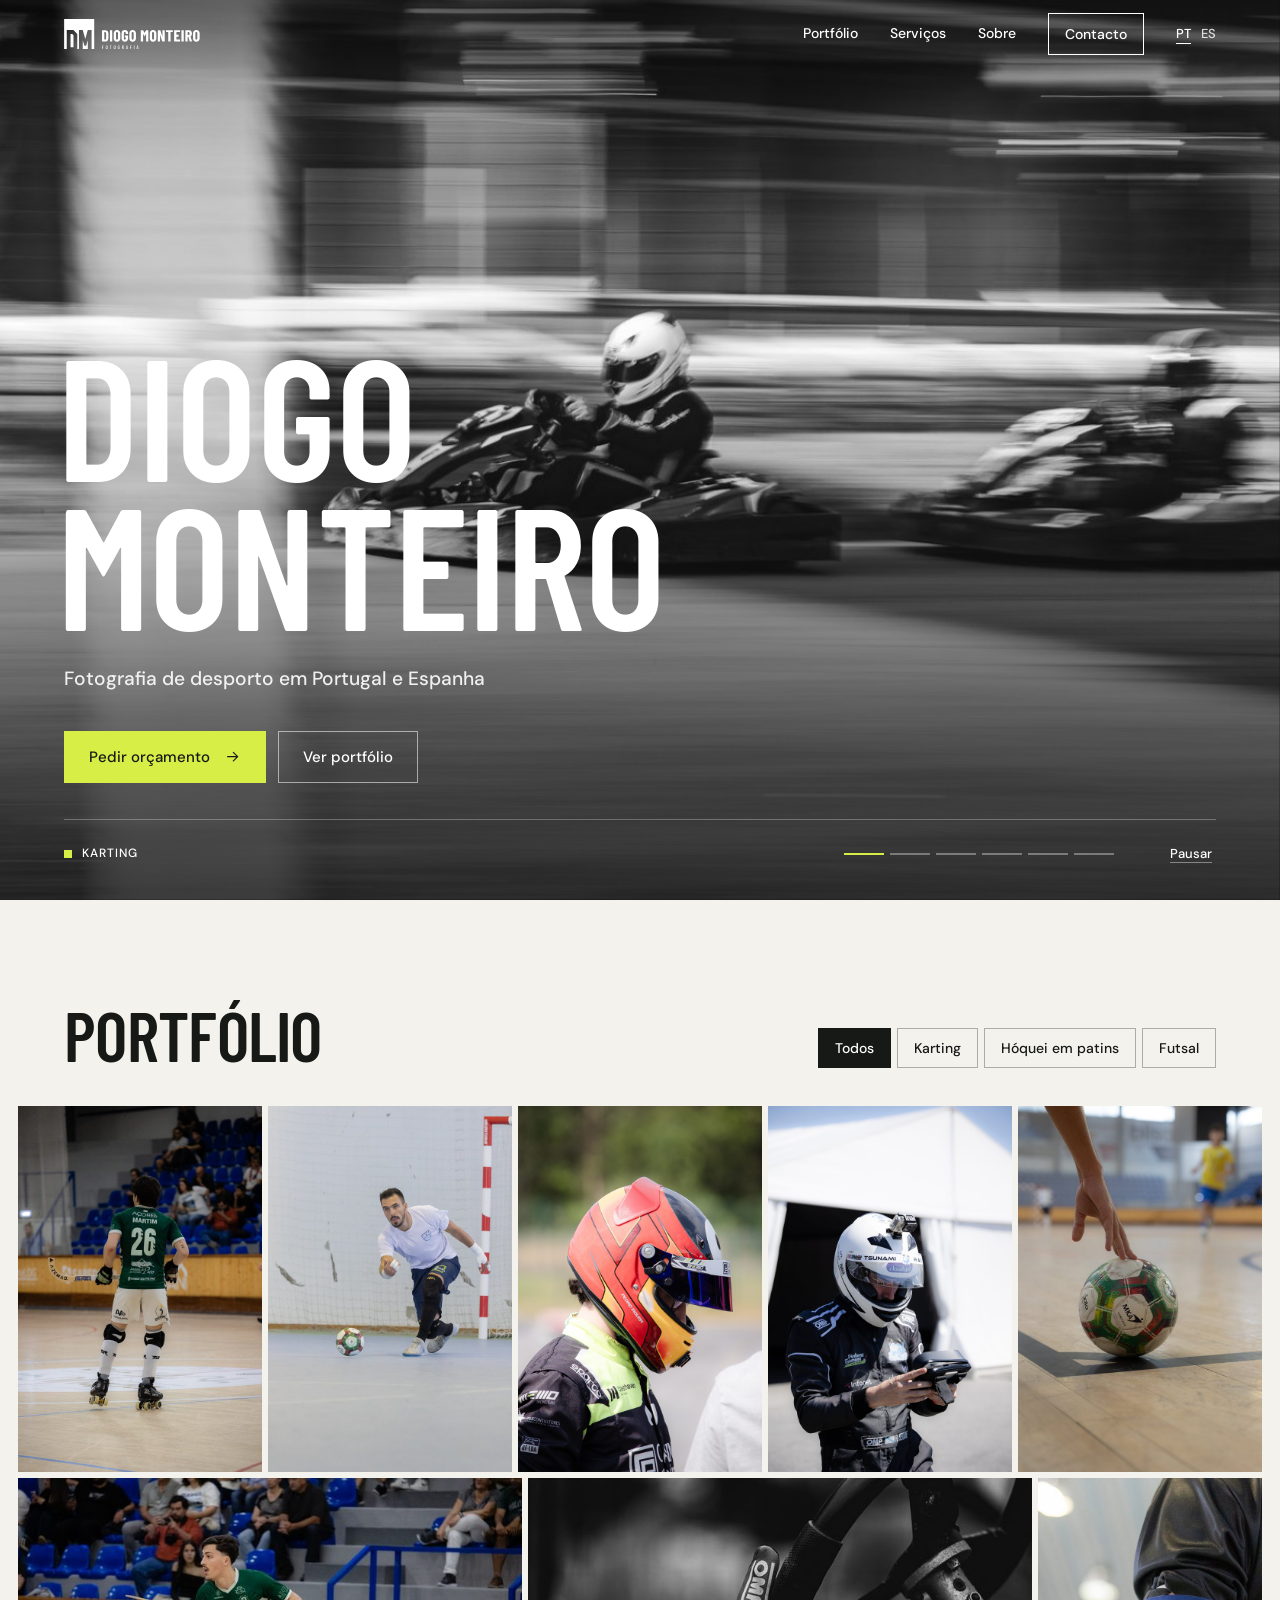
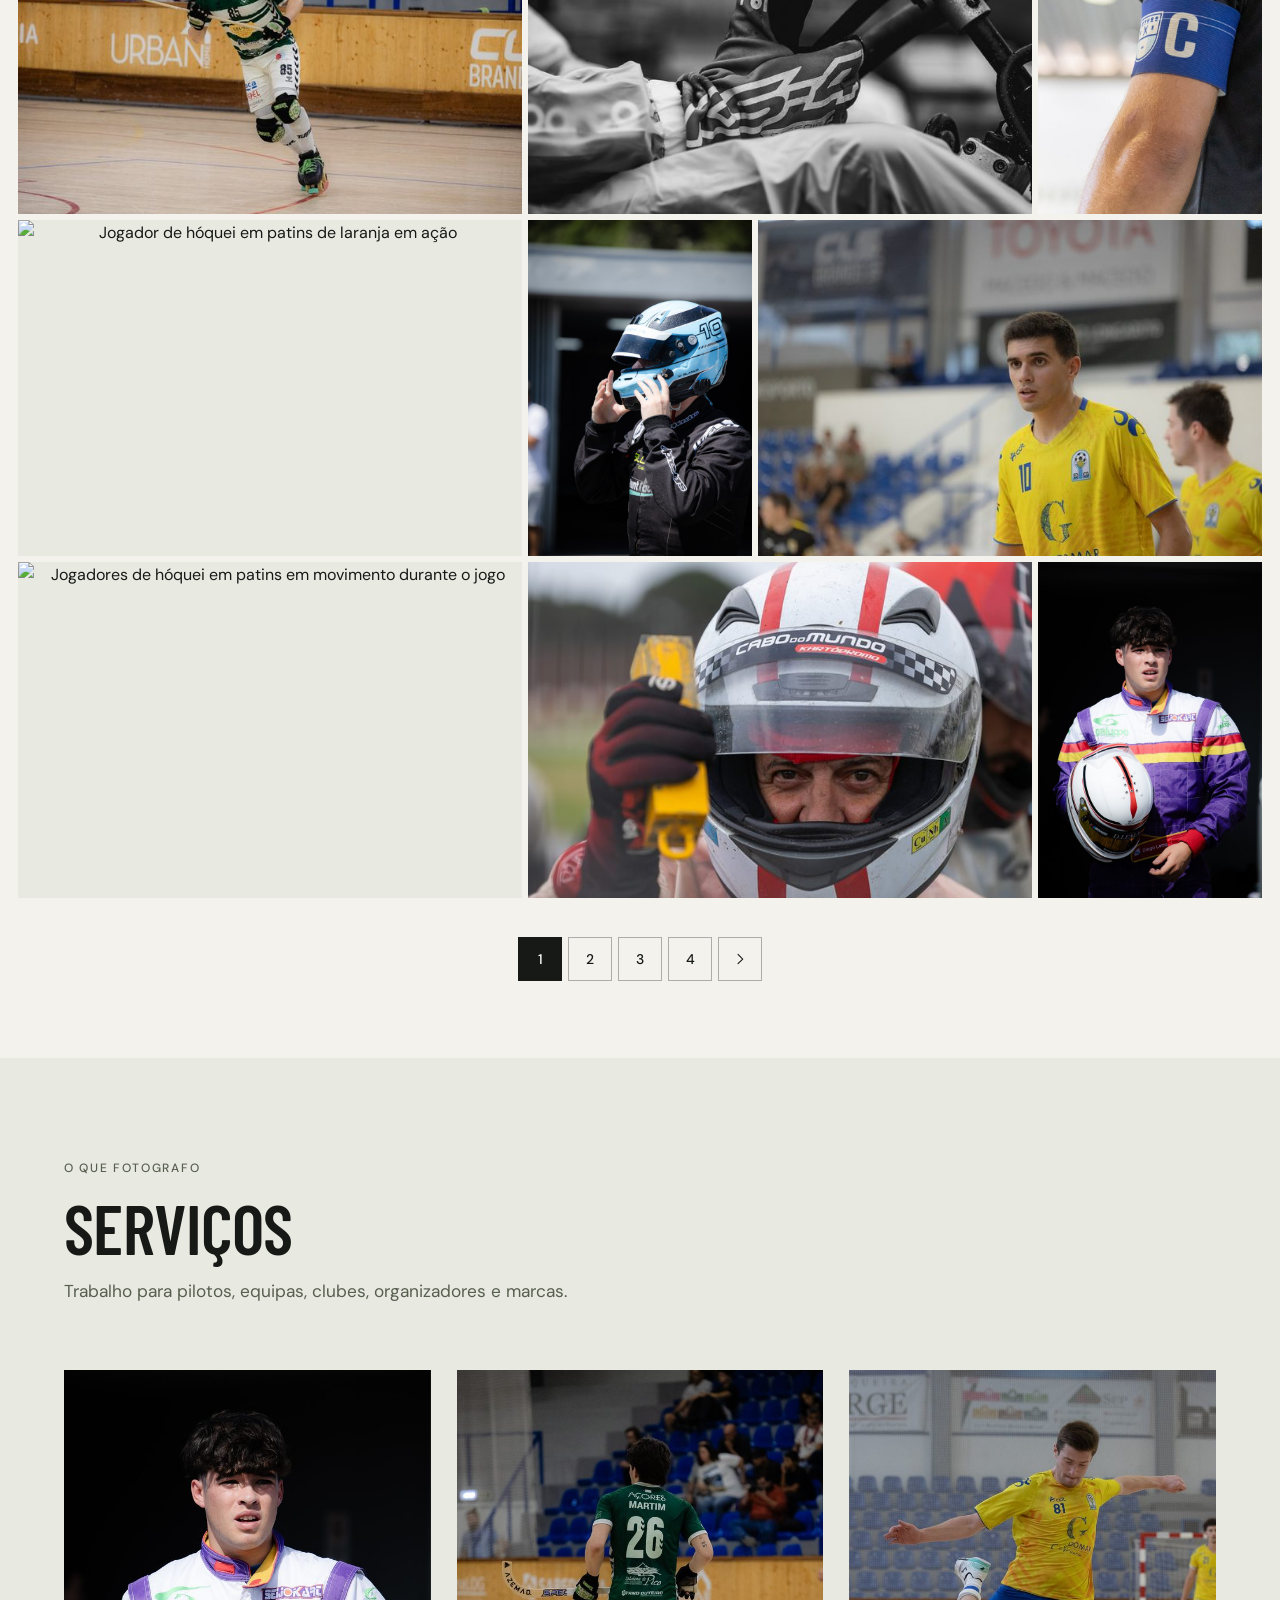
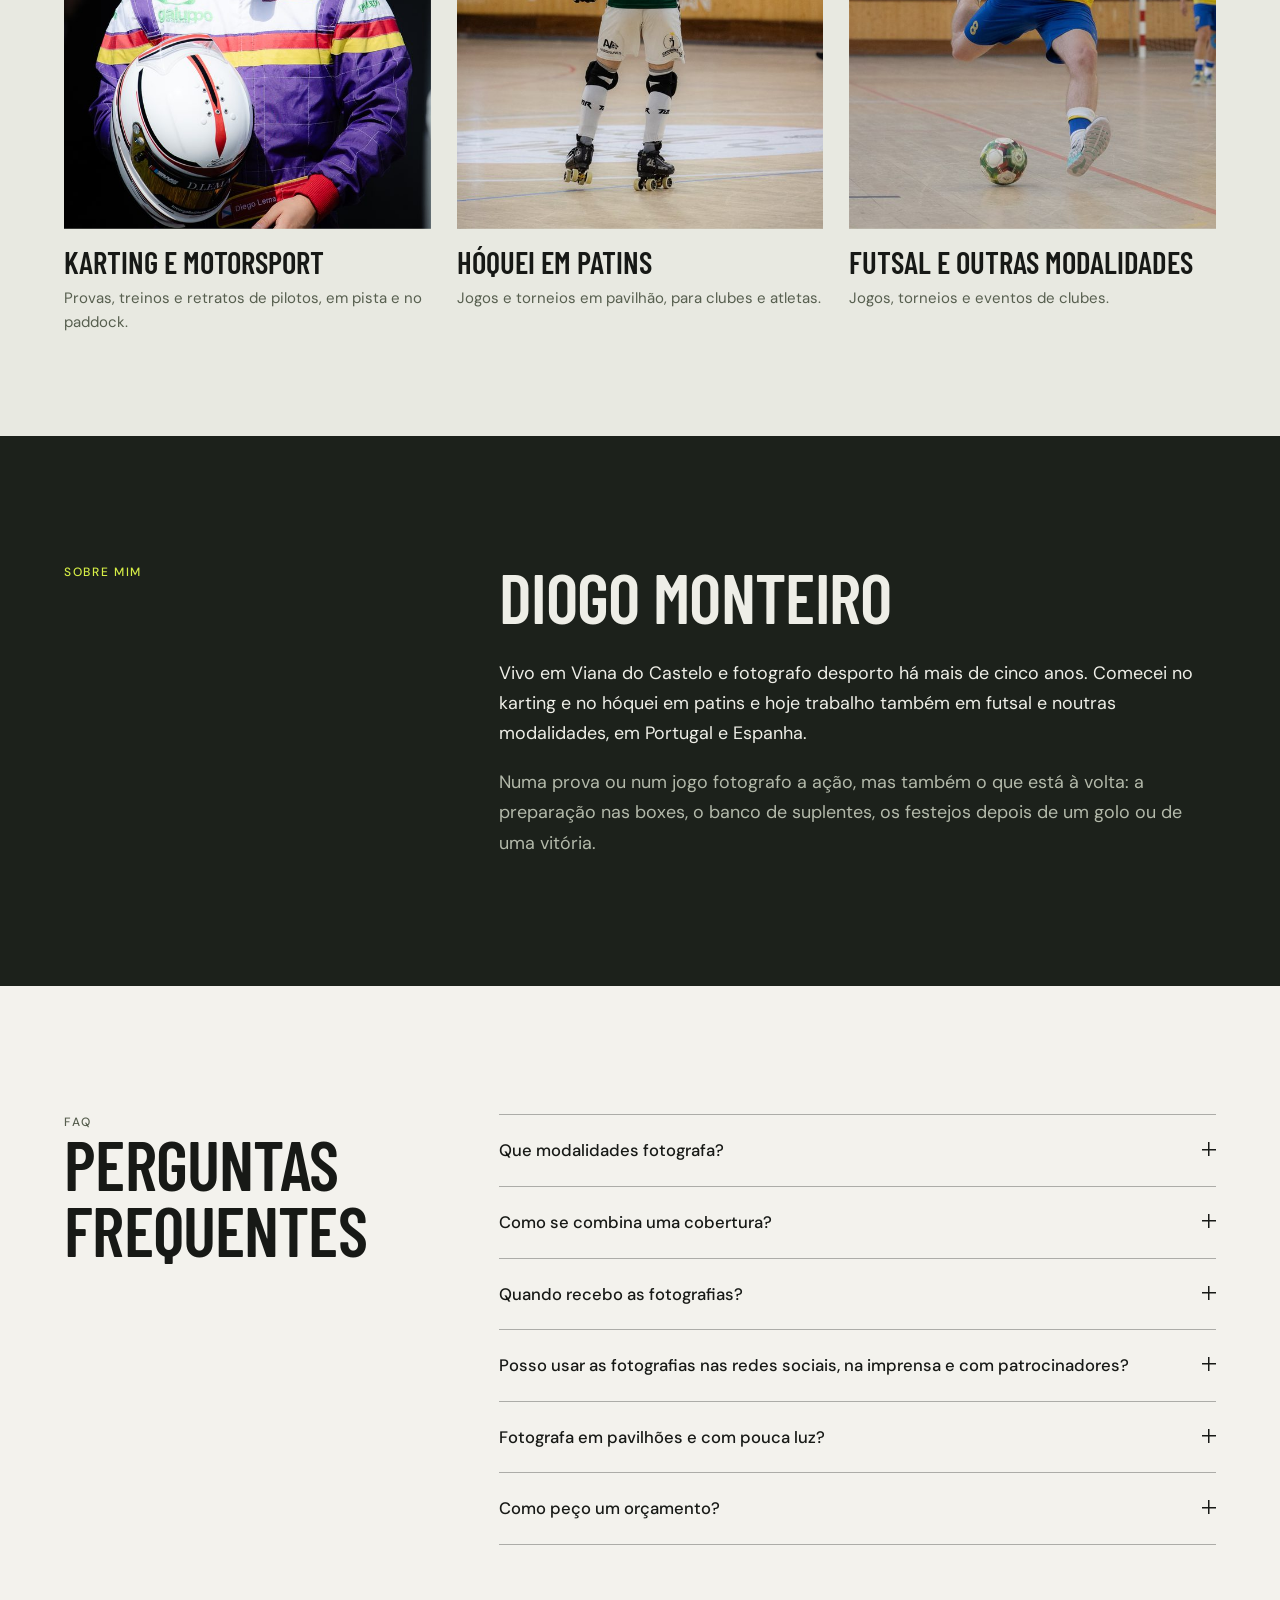
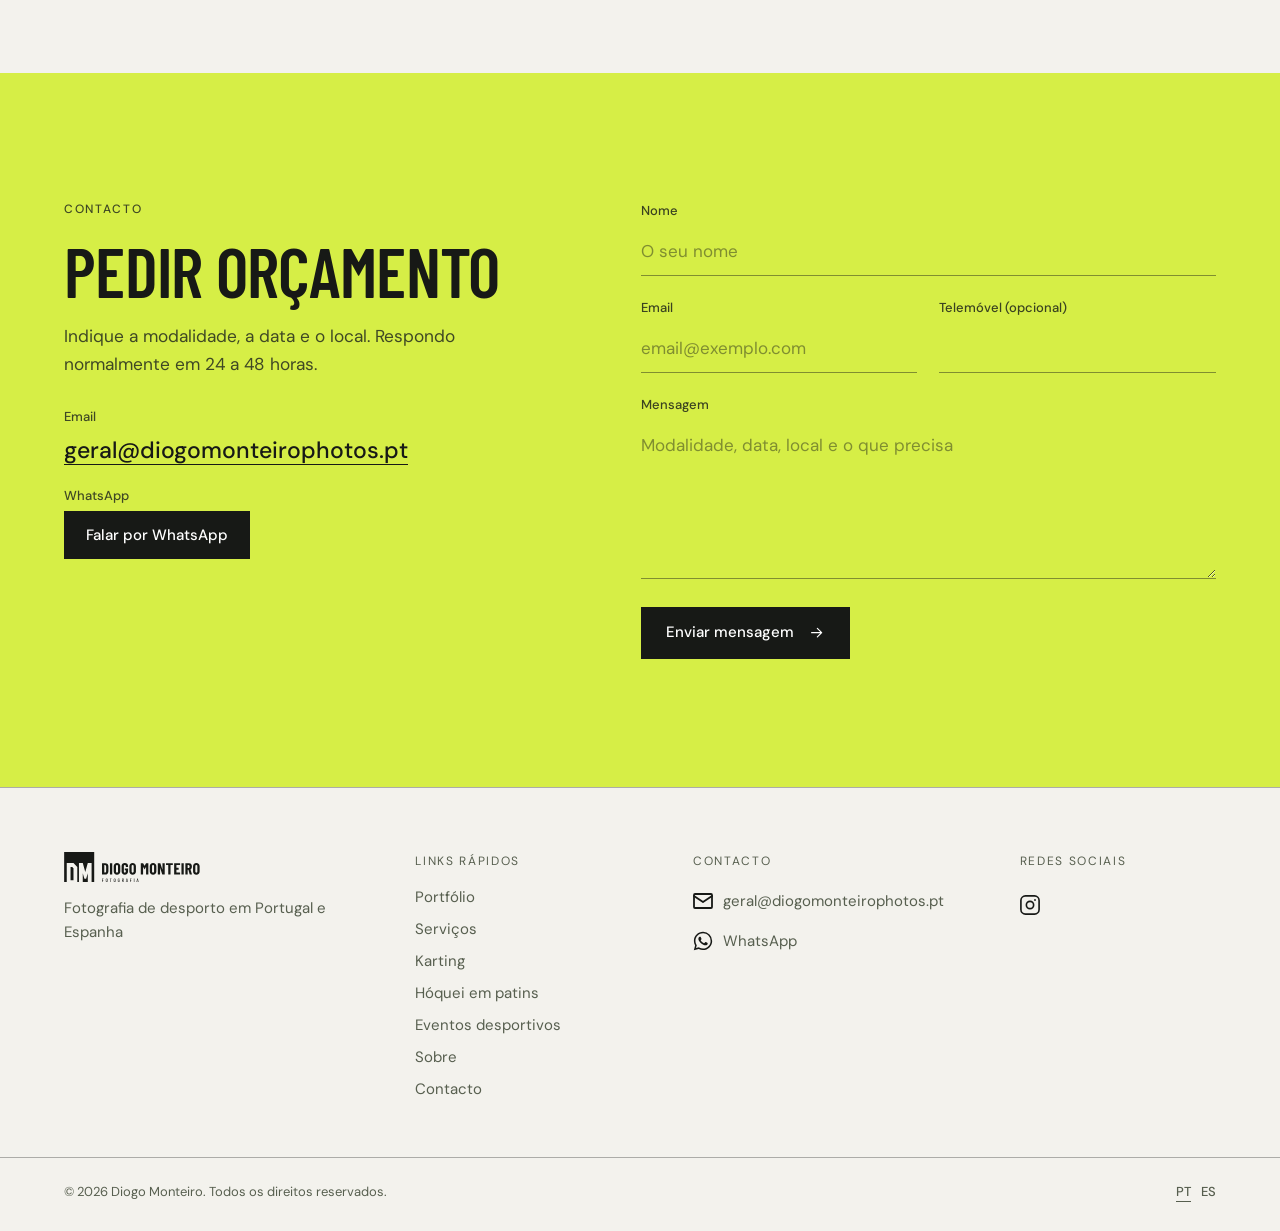
==== commit 1060d9dd: "Sobre mim sem links de redes sociais e email Co-Authored-By: Claude Opus 5.5 <noreply@anthropic.com>" ====
--- a/index.html
+++ b/index.html
@@ -283,7 +283,6 @@
     <div class="reveal">
       <h2 class="section-title" id="about-title">Diogo Monteiro</h2>
       <div class="about-text"><p>Vivo em Viana do Castelo e fotografo desporto há mais de cinco anos. Comecei no karting e no hóquei em patins e hoje trabalho também em futsal e noutras modalidades, em Portugal e Espanha.</p><p>Numa prova ou num jogo fotografo a ação, mas também o que está à volta: a preparação nas boxes, o banco de suplentes, os festejos depois de um golo ou de uma vitória.</p></div>
-      <p class="about-links"><a href="https://www.instagram.com/diogomonteiro.photos/" target="_blank" rel="noopener"><svg class="icon" viewBox="1 1 22 22" aria-hidden="true"><rect x="2" y="2" width="20" height="20" rx="5" ry="5"/><circle cx="12" cy="12" r="4"/><circle cx="17.5" cy="6.5" r="1" fill="currentColor" stroke="none"/></svg> @diogomonteiro.photos</a><a href="mailto:geral@diogomonteirophotos.pt">geral@diogomonteirophotos.pt</a></p>
     </div>
   </div>
 </section>
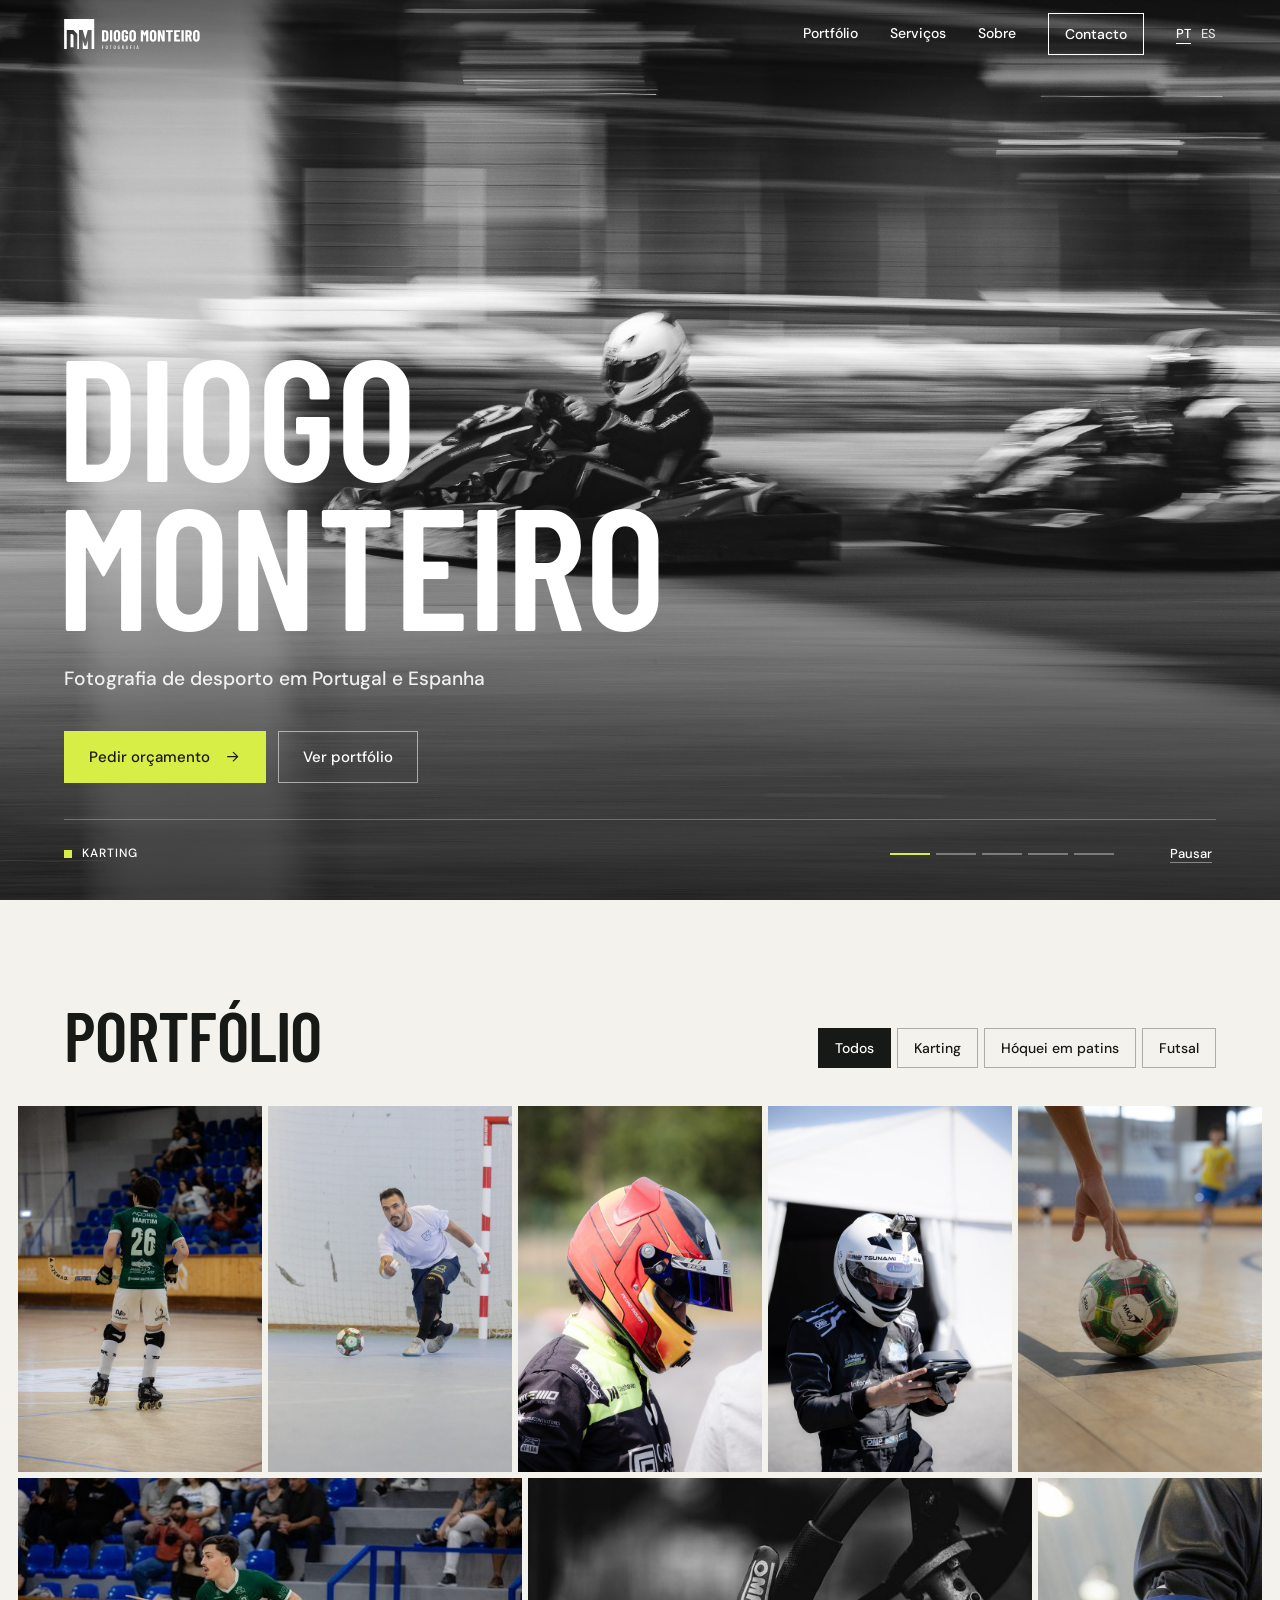
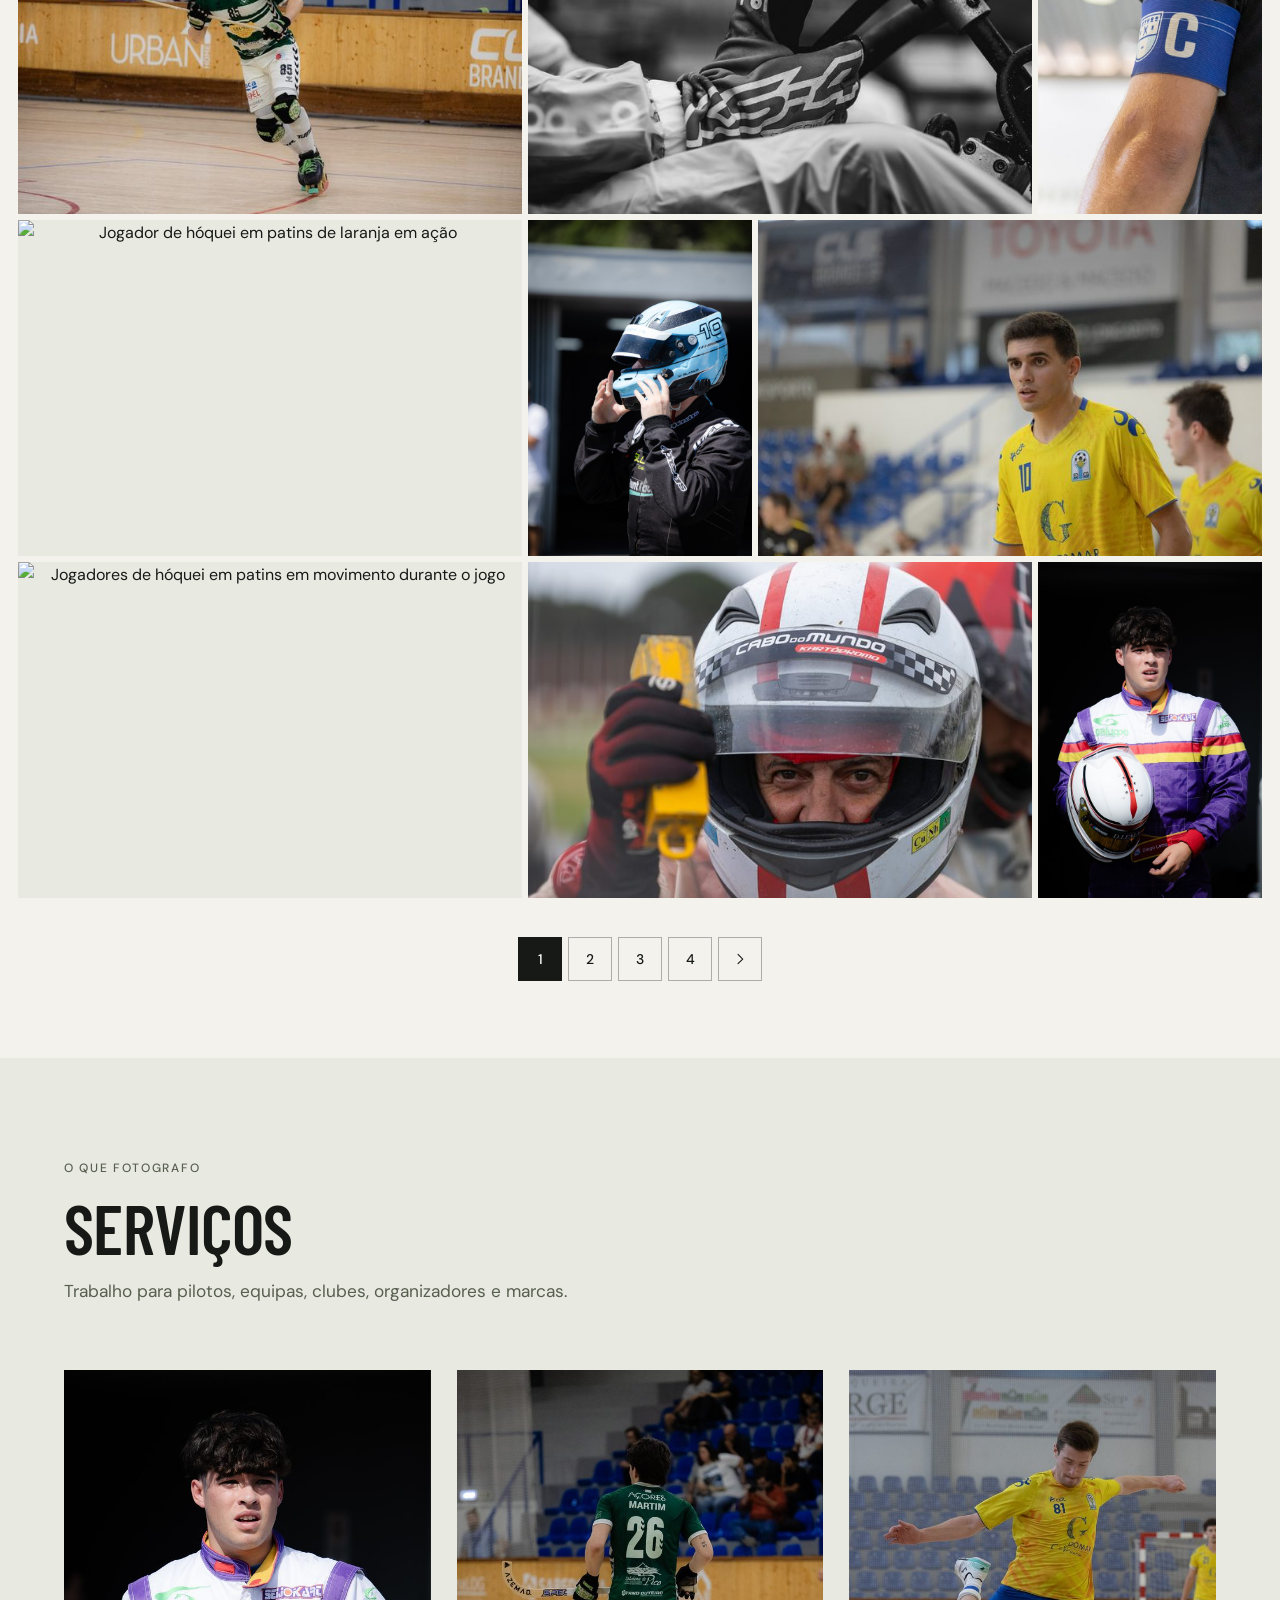
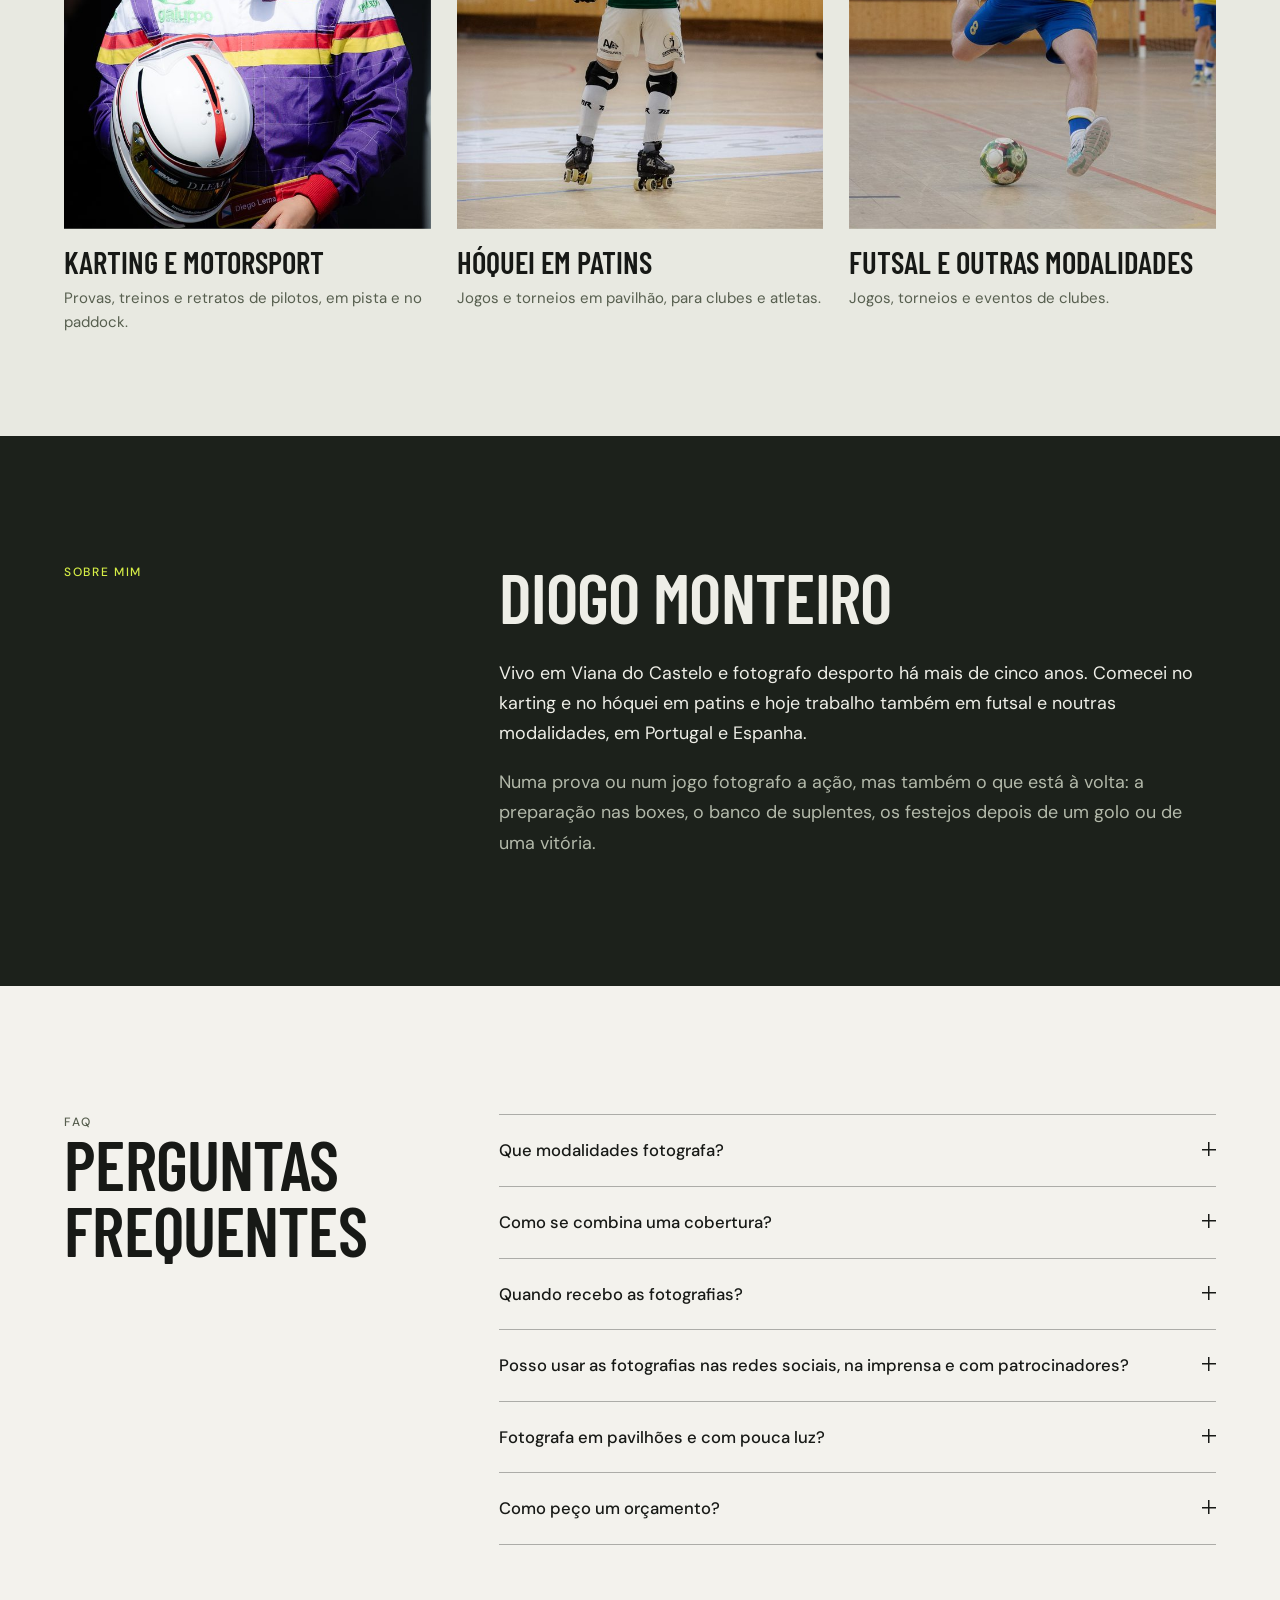
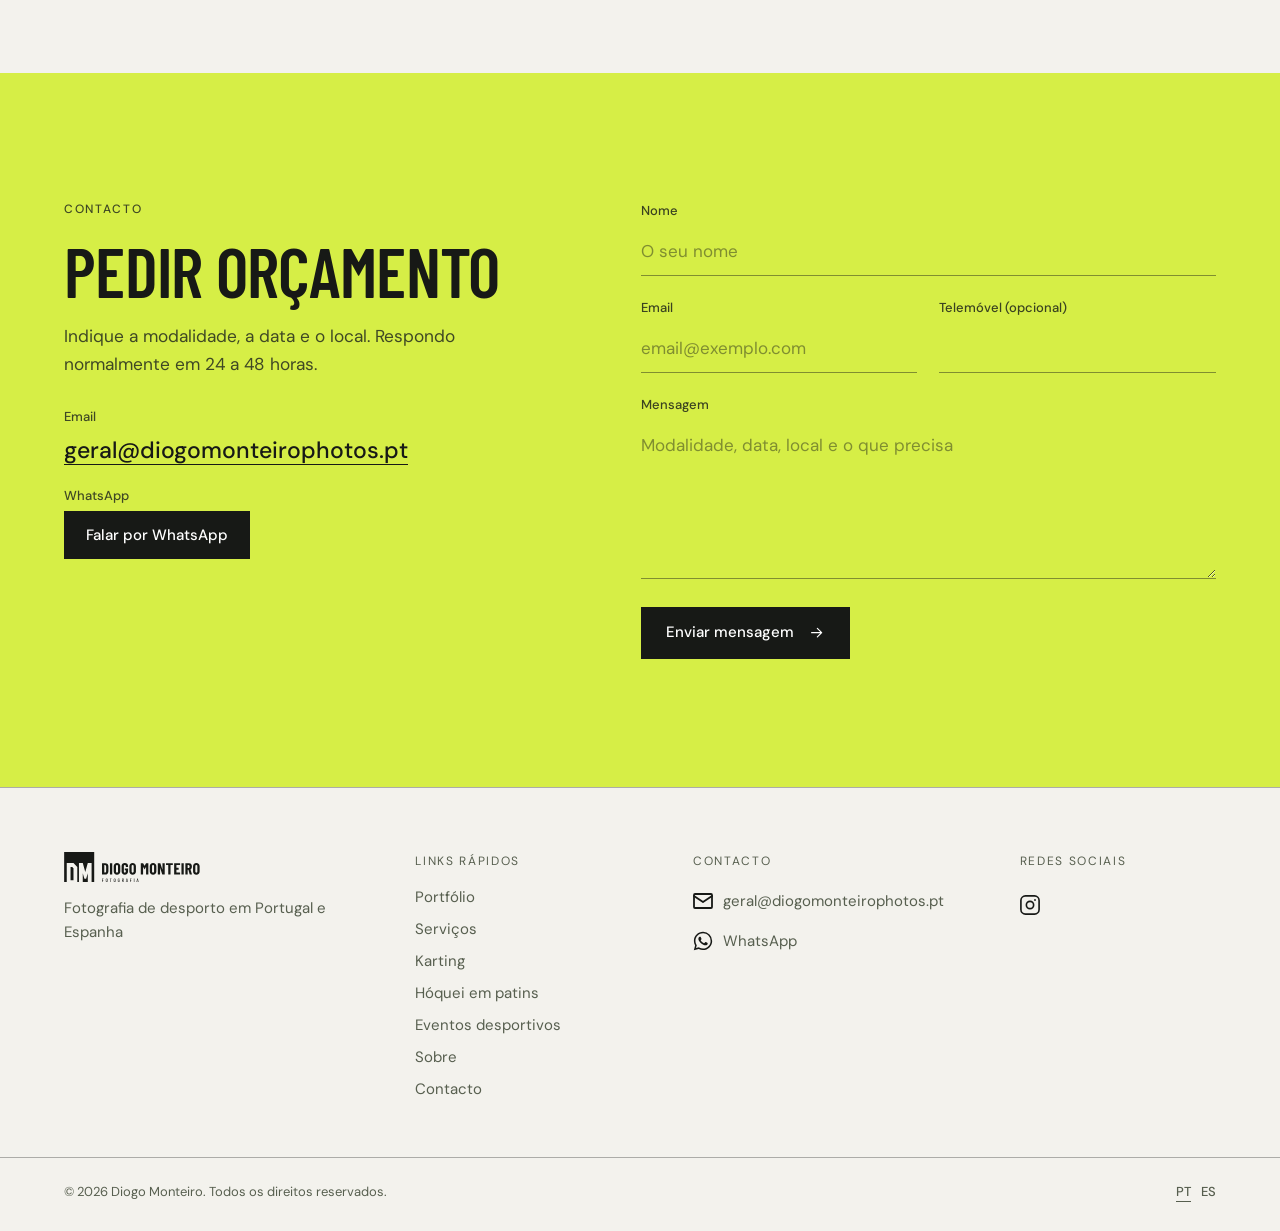
==== commit 6f9503af: "Repor as alterações feitas no painel (galeria e destaques) Co-Authored-By: Claude Opus 5.5 <noreply@" ====
--- a/index.html
+++ b/index.html
@@ -19,7 +19,7 @@
   <meta property="og:url" content="https://diogomonteirophotos.pt/" />
   <meta property="og:title" content="Diogo Monteiro | Fotógrafo de desporto" />
   <meta property="og:description" content="Karting, hóquei em patins e futsal em Portugal e Espanha." />
-  <meta property="og:image" content="https://diogomonteirophotos.pt/media/portfolio/karting-2h-318.jpg" />
+  <meta property="og:image" content="https://res.cloudinary.com/dejrcqzgb/image/upload/q_auto/f_auto/w_1800/v1781742452/2h-318_wvf6hv.jpg" />
   <meta property="og:image:alt" content="Kart em pista fotografado por Diogo Monteiro" />
   <meta property="og:locale" content="pt_PT" />
   <meta property="og:site_name" content="Diogo Monteiro Fotografia" />
@@ -27,7 +27,7 @@
   <meta name="twitter:card" content="summary_large_image" />
   <meta name="twitter:title" content="Diogo Monteiro | Fotógrafo de desporto" />
   <meta name="twitter:description" content="Karting, hóquei em patins e futsal em Portugal e Espanha." />
-  <meta name="twitter:image" content="https://diogomonteirophotos.pt/media/portfolio/karting-2h-318.jpg" />
+  <meta name="twitter:image" content="https://res.cloudinary.com/dejrcqzgb/image/upload/q_auto/f_auto/w_1800/v1781742452/2h-318_wvf6hv.jpg" />
 
   <script type="application/ld+json">
 {
@@ -41,7 +41,7 @@
   "description": "Fotógrafo de desporto em Portugal e Espanha: karting, motorsport, hóquei em patins e futsal.",
   "url": "https://diogomonteirophotos.pt/",
   "email": "mailto:geral@diogomonteirophotos.pt",
-  "image": "https://diogomonteirophotos.pt/media/portfolio/karting-2h-318.jpg",
+  "image": "https://res.cloudinary.com/dejrcqzgb/image/upload/q_auto/f_auto/w_1800/v1781742452/2h-318_wvf6hv.jpg",
   "address": {
     "@type": "PostalAddress",
     "addressLocality": "Viana do Castelo",
@@ -179,7 +179,7 @@
   <script>document.documentElement.classList.add('js')</script>
   <link rel="preload" href="assets/fonts/barlow-condensed-latin-600-normal.woff2" as="font" type="font/woff2" crossorigin />
   <link rel="preload" href="assets/fonts/dm-sans-latin-400-normal.woff2" as="font" type="font/woff2" crossorigin />
-  <link rel="preload" as="image" href="media/portfolio/karting-2h-318.jpg" imagesrcset="media/portfolio/karting-2h-318-640.jpg 640w, media/portfolio/karting-2h-318-1280.jpg 1280w, media/portfolio/karting-2h-318.jpg 2160w" imagesizes="100vw" fetchpriority="high" />
+  <link rel="preload" as="image" href="media/portfolio/karting-2h-318.jpg" fetchpriority="high" />
   <link rel="stylesheet" href="assets/site.css?v=9be60ebd36" />
   <link rel="icon" type="image/svg+xml" href="favicon.svg" />
 </head>
@@ -221,7 +221,7 @@
 <main>
 <section class="hero" id="hero">
   <div class="hero-slides" id="hero-slides">
-      <figure class="hero-slide is-active" data-photo="media/portfolio/karting-2h-318.jpg" data-category="motorsport"><img src="media/portfolio/karting-2h-318-1280.jpg" srcset="media/portfolio/karting-2h-318-640.jpg 640w, media/portfolio/karting-2h-318-1280.jpg 1280w, media/portfolio/karting-2h-318.jpg 2160w" sizes="100vw" alt="Karts em pista com fundo arrastado" style="object-position:50% 50%" decoding="async" fetchpriority="high"></figure>
+      <figure class="hero-slide is-active" data-photo="media/portfolio/karting-2h-318.jpg" data-category="motorsport"><img src="media/portfolio/karting-2h-318.jpg" alt="Karts em pista com fundo arrastado" style="object-position:50% 50%" decoding="async" fetchpriority="high"></figure>
   </div>
   <div class="hero-shade"></div>
   <div class="hero-content">
@@ -235,7 +235,7 @@
   <div class="hero-bar">
     <span class="hero-caption" id="hero-caption" aria-hidden="true">Karting</span>
     <div class="hero-controls" role="group" aria-label="Fotografias de destaque">
-      <div class="hero-dots" id="hero-dots"><button type="button" class="hero-dot is-active" data-slide="0" aria-label="Karting – 1 de 6" aria-pressed="true"><span></span></button><button type="button" class="hero-dot" data-slide="1" aria-label="Hóquei em patins – 2 de 6" aria-pressed="false"><span></span></button><button type="button" class="hero-dot" data-slide="2" aria-label="Karting – 3 de 6" aria-pressed="false"><span></span></button><button type="button" class="hero-dot" data-slide="3" aria-label="Futsal – 4 de 6" aria-pressed="false"><span></span></button><button type="button" class="hero-dot" data-slide="4" aria-label="Karting – 5 de 6" aria-pressed="false"><span></span></button><button type="button" class="hero-dot" data-slide="5" aria-label="Hóquei em patins – 6 de 6" aria-pressed="false"><span></span></button></div>
+      <div class="hero-dots" id="hero-dots"><button type="button" class="hero-dot is-active" data-slide="0" aria-label="Karting – 1 de 5" aria-pressed="true"><span></span></button><button type="button" class="hero-dot" data-slide="1" aria-label="Hóquei em patins – 2 de 5" aria-pressed="false"><span></span></button><button type="button" class="hero-dot" data-slide="2" aria-label="Karting – 3 de 5" aria-pressed="false"><span></span></button><button type="button" class="hero-dot" data-slide="3" aria-label="Karting – 4 de 5" aria-pressed="false"><span></span></button><button type="button" class="hero-dot" data-slide="4" aria-label="Karting – 5 de 5" aria-pressed="false"><span></span></button></div>
       <button type="button" class="hero-pause" id="hero-pause" data-pause="Pausar" data-play="Reproduzir">Pausar</button>
     </div>
   </div>
@@ -368,7 +368,7 @@
   <div class="wrap footer-bottom"><span>© 2026 Diogo Monteiro. Todos os direitos reservados.</span><span class="language-switch"><span aria-current="page">PT</span><a href="es.html" lang="es" hreflang="es" aria-label="Español">ES</a></span></div>
 </footer>
 
-<script id="site-data" type="application/json">{"lang": "pt", "labels": {"motorsport": "Karting", "hoquei": "Hóquei em patins", "futebol": "Futebol", "futsal": "Futsal", "volei": "Voleibol", "basquetebol": "Basquetebol", "atletismo": "Atletismo", "outros": "Outras modalidades"}, "static": [{"src": "media/portfolio/karting-redline-481.jpg", "cat": "motorsport", "alt": "Piloto de fato vermelho com o capacete na mão", "w": 1365, "h": 2048, "v": [640, 1280]}, {"src": "https://res.cloudinary.com/dejrcqzgb/image/upload/q_auto:best/f_auto/w_1200/v1781263937/juventude-106_eenfvr.jpg", "cat": "hoquei", "alt": "Jogadores de equipamento laranja durante um jogo de hóquei em patins", "w": 1365, "h": 2048}, {"src": "media/portfolio/karting-regional-cup-2517.jpg", "cat": "motorsport", "alt": "Piloto com a placa de classificação no Kartódromo de Viana", "w": 2160, "h": 1440, "v": [640, 1280]}, {"src": "media/portfolio/karting-cmc-825.jpg", "cat": "motorsport", "alt": "Piloto a colocar o capacete branco", "w": 1365, "h": 2048, "v": [640, 1280]}, {"src": "https://res.cloudinary.com/dejrcqzgb/image/upload/q_auto:best/f_auto/w_1200/v1781263941/juventude-108_irroow.jpg", "cat": "hoquei", "alt": "Jogador de hóquei em patins de laranja a conduzir a bola", "w": 1365, "h": 2048}, {"src": "media/portfolio/karting-tkv-10.jpg", "cat": "motorsport", "alt": "Piloto de capacete verde e laranja, de perfil", "w": 1365, "h": 2048, "v": [640, 1280]}, {"src": "media/portfolio/karting-pkc2-2725.jpg", "cat": "motorsport", "alt": "Karts em pista, vistos de frente", "w": 2048, "h": 1365, "v": [640, 1280]}, {"src": "https://res.cloudinary.com/dejrcqzgb/image/upload/q_auto:best/f_auto/w_1200/v1781263948/juventude-142_sfrka5.jpg", "cat": "hoquei", "alt": "Jogador de hóquei em patins de laranja em ação", "w": 2048, "h": 1365}, {"src": "media/portfolio/karting-sodi-galicia-186.jpg", "cat": "motorsport", "alt": "Piloto de fato roxo com o capacete debaixo do braço", "w": 1365, "h": 2048, "v": [640, 1280]}, {"src": "media/portfolio/karting-sodi-galicia-563.jpg", "cat": "motorsport", "alt": "Piloto de capacete branco e fato roxo, de perfil", "w": 1365, "h": 2048, "v": [640, 1280]}, {"src": "https://res.cloudinary.com/dejrcqzgb/image/upload/q_auto:best/f_auto/w_1200/v1781263968/juventude-192_irdyb8.jpg", "cat": "hoquei", "alt": "Jogador de hóquei em patins junto à bancada", "w": 2048, "h": 1365}, {"src": "media/portfolio/karting-tkv-182.jpg", "cat": "motorsport", "alt": "Piloto de capacete verde a ajustar a viseira", "w": 1365, "h": 2048, "v": [640, 1280]}, {"src": "media/portfolio/karting-cmc-1247.jpg", "cat": "motorsport", "alt": "Mãos do piloto no volante, a preto e branco", "w": 2160, "h": 1440, "v": [640, 1280]}, {"src": "https://res.cloudinary.com/dejrcqzgb/image/upload/q_auto:best/f_auto/w_1200/v1781263991/juventude-258_tancoq.jpg", "cat": "hoquei", "alt": "Jogadores de hóquei em patins em movimento durante o jogo", "w": 2048, "h": 1365}, {"src": "media/portfolio/karting-pkc-1936.jpg", "cat": "motorsport", "alt": "Piloto de capacete vermelho e amarelo sentado no kart", "w": 1365, "h": 2048, "v": [640, 1280]}, {"src": "media/portfolio/karting-2h-325.jpg", "cat": "motorsport", "alt": "Kart em velocidade, com fundo arrastado", "w": 2160, "h": 1440, "v": [640, 1280]}, {"src": "media/portfolio/karting-regional-cup-96.jpg", "cat": "motorsport", "alt": "Briefing de pilotos antes da prova", "w": 2160, "h": 1440, "v": [640, 1280]}, {"src": "media/portfolio/karting-sodi-galicia-1868.jpg", "cat": "motorsport", "alt": "Piloto de fato verde e branco com capacete azul", "w": 1365, "h": 2048, "v": [640, 1280]}, {"src": "media/portfolio/karting-cmc-474.jpg", "cat": "motorsport", "alt": "Piloto de capacete branco sentado no kart", "w": 1365, "h": 2048, "v": [640, 1280]}, {"src": "media/portfolio/karting-pkc2-944.jpg", "cat": "motorsport", "alt": "Piloto de capacete verde contra o céu", "w": 2048, "h": 1365, "v": [640, 1280]}, {"src": "media/portfolio/karting-sodi-galicia-578.jpg", "cat": "motorsport", "alt": "Piloto de capacete azul e branco a ajustar as luvas", "w": 1365, "h": 2048, "v": [640, 1280]}, {"src": "media/portfolio/karting-regional-cup-1498.jpg", "cat": "motorsport", "alt": "Grande plano de capacete branco e vermelho", "w": 2160, "h": 1440, "v": [640, 1280]}, {"src": "media/portfolio/karting-tkv-1161.jpg", "cat": "motorsport", "alt": "Kart em pista com piloto de capacete amarelo", "w": 2048, "h": 1365, "v": [640, 1280]}, {"src": "media/portfolio/karting-cmc-1099.jpg", "cat": "motorsport", "alt": "Piloto de capacete vermelho na grelha", "w": 2160, "h": 1440, "v": [640, 1280]}, {"src": "media/portfolio/karting-sodi-galicia-304.jpg", "cat": "motorsport", "alt": "Volante de kart com o ecrã de dados, a preto e branco", "w": 1365, "h": 2048, "v": [640, 1280]}, {"src": "media/portfolio/karting-cmc-461.jpg", "cat": "motorsport", "alt": "Piloto de capacete branco nas boxes", "w": 2160, "h": 1440, "v": [640, 1280]}, {"src": "media/portfolio/karting-pkc-724.jpg", "cat": "motorsport", "alt": "Luvas no volante do kart, a preto e branco", "w": 2048, "h": 1536, "v": [640, 1280]}, {"src": "media/portfolio/karting-sodi-galicia-568.jpg", "cat": "motorsport", "alt": "Piloto de capacete azul-claro a ajustar o capacete", "w": 1365, "h": 2048, "v": [640, 1280]}, {"src": "media/portfolio/karting-sodi-galicia-306.jpg", "cat": "motorsport", "alt": "Grande plano de capacete verde e azul", "w": 2048, "h": 1365, "v": [640, 1280]}, {"src": "media/portfolio/karting-pkc2-1092.jpg", "cat": "motorsport", "alt": "Piloto de capacete colorido contra o céu azul", "w": 2048, "h": 1365, "v": [640, 1280]}, {"src": "media/portfolio/karting-pkc2-920.jpg", "cat": "motorsport", "alt": "Grande plano de piloto com capacete azul e laranja", "w": 2048, "h": 1365, "v": [640, 1280]}, {"src": "media/portfolio/karting-tkv-501.jpg", "cat": "motorsport", "alt": "Piloto de capacete vermelho, de perfil", "w": 1365, "h": 2048, "v": [640, 1280]}, {"src": "media/portfolio/karting-sodi-galicia-14.jpg", "cat": "motorsport", "alt": "Retrato de piloto de fato preto e vermelho", "w": 2048, "h": 1365, "v": [640, 1280]}, {"src": "media/portfolio/karting-cmc-165.jpg", "cat": "motorsport", "alt": "Piloto a ajustar o capacete branco nas boxes", "w": 2160, "h": 1440, "v": [640, 1280]}, {"src": "media/portfolio/karting-cmc-167.jpg", "cat": "motorsport", "alt": "Piloto de capacete preto, de costas", "w": 1365, "h": 2048, "v": [640, 1280]}, {"src": "media/portfolio/karting-sodi-galicia-305.jpg", "cat": "motorsport", "alt": "Mão com luva no volante do kart", "w": 1365, "h": 2048, "v": [640, 1280]}, {"src": "media/portfolio/karting-regional-cup-99.jpg", "cat": "motorsport", "alt": "Diretor de prova durante o briefing", "w": 2160, "h": 1440, "v": [640, 1280]}, {"src": "media/portfolio/karting-pkc-717.jpg", "cat": "motorsport", "alt": "Piloto de capacete azul-claro", "w": 2048, "h": 1365, "v": [640, 1280]}, {"src": "media/portfolio/karting-sodi-galicia-564.jpg", "cat": "motorsport", "alt": "Piloto de capacete branco junto à tenda da equipa", "w": 1365, "h": 2048, "v": [640, 1280]}], "settings": {"version": 2, "autoplay": true, "interval": 6, "tagline": {"pt": "Fotografia de desporto em Portugal e Espanha", "es": "Fotografía deportiva en Portugal y España"}, "hero": [{"src": "media/portfolio/karting-2h-318.jpg", "category": "motorsport", "alt": "Karts em pista com fundo arrastado", "alt_es": "Karts en pista con el fondo en barrido", "x": 50, "y": 50, "w": 2160, "h": 1440, "v": [640, 1280]}, {"src": "media/portfolio/1791799653239-hoquei-fotografia-de-hoquei-em-patins-por-diogo-monteir.jpg", "category": "hoquei", "alt": "Jogador de hóquei em patins número 97 em velocidade", "alt_es": "Jugador de hockey sobre patines dorsal 97 a velocidad", "x": 55, "y": 50, "v": [640, 1280], "w": 1800, "h": 1200}, {"src": "media/portfolio/karting-regional-cup-1498.jpg", "category": "motorsport", "alt": "Grande plano de capacete branco e vermelho", "alt_es": "Primer plano de un casco blanco y rojo", "x": 50, "y": 45, "w": 2160, "h": 1440, "v": [640, 1280]}, {"src": "media/portfolio/1791799914624-futsal-fotografia-de-futsal-por-diogo-monteiro.jpg", "category": "futsal", "alt": "Dois jogadores de futsal de amarelo abraçam-se", "alt_es": "Dos jugadores de fútbol sala de amarillo se abrazan", "x": 50, "y": 40, "v": [640, 1280], "w": 1800, "h": 1200}, {"src": "media/portfolio/karting-pkc2-920.jpg", "category": "motorsport", "alt": "Grande plano de piloto com capacete azul e laranja", "alt_es": "Primer plano de piloto con casco azul y naranja", "x": 50, "y": 45, "w": 2048, "h": 1365, "v": [640, 1280]}, {"src": "https://res.cloudinary.com/dejrcqzgb/image/upload/q_auto/f_auto/c_limit,w_1920/v1781263948/juventude-142_sfrka5.jpg", "category": "hoquei", "alt": "Jogador de hóquei em patins de laranja em ação", "alt_es": "Jugador de hockey sobre patines de naranja en acción", "x": 50, "y": 50}], "services": {"karting": {"src": "media/portfolio/karting-sodi-galicia-186.jpg", "alt": "Piloto de fato roxo com o capacete debaixo do braço", "x": 50, "y": 35, "alt_es": "Piloto con mono morado y el casco bajo el brazo", "v": [640, 1280], "w": 1365, "h": 2048}, "hoquei": {"src": "media/portfolio/1791799596980-hoquei-fotografia-de-hoquei-em-patins-por-diogo-monteir.jpg", "alt": "Jogador de hóquei em patins de verde, número 26, de costas", "x": 50, "y": 40, "alt_es": "Jugador de hockey sobre patines de verde, dorsal 26, de espaldas", "v": [640], "w": 1200, "h": 1800}, "futsal": {"src": "media/portfolio/1791799928007-futsal-fotografia-de-futsal-por-diogo-monteiro.jpg", "alt": "Jogador de futsal de amarelo a rematar", "x": 50, "y": 45, "alt_es": "Jugador de fútbol sala de amarillo rematando", "v": [640], "w": 1200, "h": 1800}}}, "catalog": null, "preview": false, "t": {"page": "Página", "prev_page": "Página anterior", "next_page": "Página seguinte", "open_photo": "Ampliar", "of": "de", "pause": "Pausar", "play": "Reproduzir", "form": {"subject": "Nova mensagem através do site", "page": "Página inicial", "name": "Nome", "name_ph": "O seu nome", "email": "Email", "phone": "Telemóvel (opcional)", "message": "Mensagem", "message_ph": "Modalidade, data, local e o que precisa", "submit": "Enviar mensagem", "sending": "A enviar…", "sent": "Enviado", "success": "Mensagem enviada. Respondo em breve.", "error": "Não foi possível enviar. Tente novamente ou escreva para o email acima.", "preview": "Pré-visualização: a mensagem não foi enviada."}}}</script>
+<script id="site-data" type="application/json">{"lang": "pt", "labels": {"motorsport": "Karting", "hoquei": "Hóquei em patins", "futebol": "Futebol", "futsal": "Futsal", "volei": "Voleibol", "basquetebol": "Basquetebol", "atletismo": "Atletismo", "outros": "Outras modalidades"}, "static": [{"src": "media/portfolio/karting-redline-481.jpg", "cat": "motorsport", "alt": "Piloto de fato vermelho com o capacete na mão", "w": 1365, "h": 2048, "v": [640, 1280]}, {"src": "https://res.cloudinary.com/dejrcqzgb/image/upload/q_auto:best/f_auto/w_1200/v1781263937/juventude-106_eenfvr.jpg", "cat": "hoquei", "alt": "Jogadores de equipamento laranja durante um jogo de hóquei em patins", "w": 1365, "h": 2048}, {"src": "media/portfolio/karting-regional-cup-2517.jpg", "cat": "motorsport", "alt": "Piloto com a placa de classificação no Kartódromo de Viana", "w": 2160, "h": 1440, "v": [640, 1280]}, {"src": "media/portfolio/karting-cmc-825.jpg", "cat": "motorsport", "alt": "Piloto a colocar o capacete branco", "w": 1365, "h": 2048, "v": [640, 1280]}, {"src": "https://res.cloudinary.com/dejrcqzgb/image/upload/q_auto:best/f_auto/w_1200/v1781263941/juventude-108_irroow.jpg", "cat": "hoquei", "alt": "Jogador de hóquei em patins de laranja a conduzir a bola", "w": 1365, "h": 2048}, {"src": "media/portfolio/karting-tkv-10.jpg", "cat": "motorsport", "alt": "Piloto de capacete verde e laranja, de perfil", "w": 1365, "h": 2048, "v": [640, 1280]}, {"src": "media/portfolio/karting-pkc2-2725.jpg", "cat": "motorsport", "alt": "Karts em pista, vistos de frente", "w": 2048, "h": 1365, "v": [640, 1280]}, {"src": "https://res.cloudinary.com/dejrcqzgb/image/upload/q_auto:best/f_auto/w_1200/v1781263948/juventude-142_sfrka5.jpg", "cat": "hoquei", "alt": "Jogador de hóquei em patins de laranja em ação", "w": 2048, "h": 1365}, {"src": "media/portfolio/karting-sodi-galicia-186.jpg", "cat": "motorsport", "alt": "Piloto de fato roxo com o capacete debaixo do braço", "w": 1365, "h": 2048, "v": [640, 1280]}, {"src": "media/portfolio/karting-sodi-galicia-563.jpg", "cat": "motorsport", "alt": "Piloto de capacete branco e fato roxo, de perfil", "w": 1365, "h": 2048, "v": [640, 1280]}, {"src": "https://res.cloudinary.com/dejrcqzgb/image/upload/q_auto:best/f_auto/w_1200/v1781263968/juventude-192_irdyb8.jpg", "cat": "hoquei", "alt": "Jogador de hóquei em patins junto à bancada", "w": 2048, "h": 1365}, {"src": "media/portfolio/karting-tkv-182.jpg", "cat": "motorsport", "alt": "Piloto de capacete verde a ajustar a viseira", "w": 1365, "h": 2048, "v": [640, 1280]}, {"src": "media/portfolio/karting-cmc-1247.jpg", "cat": "motorsport", "alt": "Mãos do piloto no volante, a preto e branco", "w": 2160, "h": 1440, "v": [640, 1280]}, {"src": "https://res.cloudinary.com/dejrcqzgb/image/upload/q_auto:best/f_auto/w_1200/v1781263991/juventude-258_tancoq.jpg", "cat": "hoquei", "alt": "Jogadores de hóquei em patins em movimento durante o jogo", "w": 2048, "h": 1365}, {"src": "media/portfolio/karting-pkc-1936.jpg", "cat": "motorsport", "alt": "Piloto de capacete vermelho e amarelo sentado no kart", "w": 1365, "h": 2048, "v": [640, 1280]}, {"src": "media/portfolio/karting-2h-325.jpg", "cat": "motorsport", "alt": "Kart em velocidade, com fundo arrastado", "w": 2160, "h": 1440, "v": [640, 1280]}, {"src": "media/portfolio/karting-regional-cup-96.jpg", "cat": "motorsport", "alt": "Briefing de pilotos antes da prova", "w": 2160, "h": 1440, "v": [640, 1280]}, {"src": "media/portfolio/karting-sodi-galicia-1868.jpg", "cat": "motorsport", "alt": "Piloto de fato verde e branco com capacete azul", "w": 1365, "h": 2048, "v": [640, 1280]}, {"src": "media/portfolio/karting-cmc-474.jpg", "cat": "motorsport", "alt": "Piloto de capacete branco sentado no kart", "w": 1365, "h": 2048, "v": [640, 1280]}, {"src": "media/portfolio/karting-pkc2-944.jpg", "cat": "motorsport", "alt": "Piloto de capacete verde contra o céu", "w": 2048, "h": 1365, "v": [640, 1280]}, {"src": "media/portfolio/karting-sodi-galicia-578.jpg", "cat": "motorsport", "alt": "Piloto de capacete azul e branco a ajustar as luvas", "w": 1365, "h": 2048, "v": [640, 1280]}, {"src": "media/portfolio/karting-regional-cup-1498.jpg", "cat": "motorsport", "alt": "Grande plano de capacete branco e vermelho", "w": 2160, "h": 1440, "v": [640, 1280]}, {"src": "media/portfolio/karting-tkv-1161.jpg", "cat": "motorsport", "alt": "Kart em pista com piloto de capacete amarelo", "w": 2048, "h": 1365, "v": [640, 1280]}, {"src": "media/portfolio/karting-cmc-1099.jpg", "cat": "motorsport", "alt": "Piloto de capacete vermelho na grelha", "w": 2160, "h": 1440, "v": [640, 1280]}, {"src": "media/portfolio/karting-sodi-galicia-304.jpg", "cat": "motorsport", "alt": "Volante de kart com o ecrã de dados, a preto e branco", "w": 1365, "h": 2048, "v": [640, 1280]}, {"src": "media/portfolio/karting-cmc-461.jpg", "cat": "motorsport", "alt": "Piloto de capacete branco nas boxes", "w": 2160, "h": 1440, "v": [640, 1280]}, {"src": "media/portfolio/karting-pkc-724.jpg", "cat": "motorsport", "alt": "Luvas no volante do kart, a preto e branco", "w": 2048, "h": 1536, "v": [640, 1280]}, {"src": "media/portfolio/karting-sodi-galicia-568.jpg", "cat": "motorsport", "alt": "Piloto de capacete azul-claro a ajustar o capacete", "w": 1365, "h": 2048, "v": [640, 1280]}, {"src": "media/portfolio/karting-sodi-galicia-306.jpg", "cat": "motorsport", "alt": "Grande plano de capacete verde e azul", "w": 2048, "h": 1365, "v": [640, 1280]}, {"src": "media/portfolio/karting-pkc2-1092.jpg", "cat": "motorsport", "alt": "Piloto de capacete colorido contra o céu azul", "w": 2048, "h": 1365, "v": [640, 1280]}, {"src": "media/portfolio/karting-pkc2-920.jpg", "cat": "motorsport", "alt": "Grande plano de piloto com capacete azul e laranja", "w": 2048, "h": 1365, "v": [640, 1280]}, {"src": "media/portfolio/karting-tkv-501.jpg", "cat": "motorsport", "alt": "Piloto de capacete vermelho, de perfil", "w": 1365, "h": 2048, "v": [640, 1280]}, {"src": "media/portfolio/karting-sodi-galicia-14.jpg", "cat": "motorsport", "alt": "Retrato de piloto de fato preto e vermelho", "w": 2048, "h": 1365, "v": [640, 1280]}, {"src": "media/portfolio/karting-cmc-165.jpg", "cat": "motorsport", "alt": "Piloto a ajustar o capacete branco nas boxes", "w": 2160, "h": 1440, "v": [640, 1280]}, {"src": "media/portfolio/karting-cmc-167.jpg", "cat": "motorsport", "alt": "Piloto de capacete preto, de costas", "w": 1365, "h": 2048, "v": [640, 1280]}, {"src": "media/portfolio/karting-sodi-galicia-305.jpg", "cat": "motorsport", "alt": "Mão com luva no volante do kart", "w": 1365, "h": 2048, "v": [640, 1280]}, {"src": "media/portfolio/karting-regional-cup-99.jpg", "cat": "motorsport", "alt": "Diretor de prova durante o briefing", "w": 2160, "h": 1440, "v": [640, 1280]}, {"src": "media/portfolio/karting-pkc-717.jpg", "cat": "motorsport", "alt": "Piloto de capacete azul-claro", "w": 2048, "h": 1365, "v": [640, 1280]}, {"src": "media/portfolio/karting-sodi-galicia-564.jpg", "cat": "motorsport", "alt": "Piloto de capacete branco junto à tenda da equipa", "w": 1365, "h": 2048, "v": [640, 1280]}], "settings": {"version": 2, "autoplay": true, "interval": 6, "tagline": {"pt": "Fotografia de desporto em Portugal e Espanha", "es": "Fotografía deportiva en Portugal y España"}, "hero": [{"src": "media/portfolio/karting-2h-318.jpg", "category": "motorsport", "alt": "Karts em pista com fundo arrastado", "alt_es": "Karts en pista con el fondo en barrido", "x": 50, "y": 50}, {"src": "https://res.cloudinary.com/dejrcqzgb/image/upload/q_auto:best/f_auto/w_1200/v1781263968/juventude-192_irdyb8.jpg", "category": "hoquei", "alt": "Jogador de hóquei em patins junto à bancada", "alt_es": "Jugador de hockey sobre patines junto a la grada", "x": 50, "y": 50}, {"src": "media/portfolio/karting-tkv-1161.jpg", "category": "motorsport", "alt": "Kart em pista com piloto de capacete amarelo", "alt_es": "Kart en pista con piloto de casco amarillo", "x": 50, "y": 50}, {"src": "media/portfolio/karting-cmc-461.jpg", "category": "motorsport", "alt": "Piloto de capacete branco nas boxes", "alt_es": "Piloto con casco blanco en boxes", "v": [640, 1280], "w": 2160, "h": 1440, "x": 50, "y": 50}, {"src": "media/portfolio/karting-pkc2-1092.jpg", "category": "motorsport", "alt": "Piloto de capacete colorido contra o céu azul", "alt_es": "Piloto con casco de colores contra el cielo azul", "v": [640, 1280], "w": 2048, "h": 1365, "x": 50, "y": 50}], "services": {"karting": {"src": "media/portfolio/karting-sodi-galicia-186.jpg", "alt": "Piloto de fato roxo com o capacete debaixo do braço", "x": 50, "y": 35, "alt_es": "Piloto con mono morado y el casco bajo el brazo", "v": [640, 1280], "w": 1365, "h": 2048}, "hoquei": {"src": "media/portfolio/1791799596980-hoquei-fotografia-de-hoquei-em-patins-por-diogo-monteir.jpg", "alt": "Jogador de hóquei em patins de verde, número 26, de costas", "x": 50, "y": 40, "alt_es": "Jugador de hockey sobre patines de verde, dorsal 26, de espaldas", "v": [640], "w": 1200, "h": 1800}, "futsal": {"src": "media/portfolio/1791799928007-futsal-fotografia-de-futsal-por-diogo-monteiro.jpg", "alt": "Jogador de futsal de amarelo a rematar", "x": 50, "y": 45, "alt_es": "Jugador de fútbol sala de amarillo rematando", "v": [640], "w": 1200, "h": 1800}}}, "catalog": null, "preview": false, "t": {"page": "Página", "prev_page": "Página anterior", "next_page": "Página seguinte", "open_photo": "Ampliar", "of": "de", "pause": "Pausar", "play": "Reproduzir", "form": {"subject": "Nova mensagem através do site", "page": "Página inicial", "name": "Nome", "name_ph": "O seu nome", "email": "Email", "phone": "Telemóvel (opcional)", "message": "Mensagem", "message_ph": "Modalidade, data, local e o que precisa", "submit": "Enviar mensagem", "sending": "A enviar…", "sent": "Enviado", "success": "Mensagem enviada. Respondo em breve.", "error": "Não foi possível enviar. Tente novamente ou escreva para o email acima.", "preview": "Pré-visualização: a mensagem não foi enviada."}}}</script>
 <script src="assets/site.js?v=fa26d9e11a" defer></script>
 </body>
 </html>
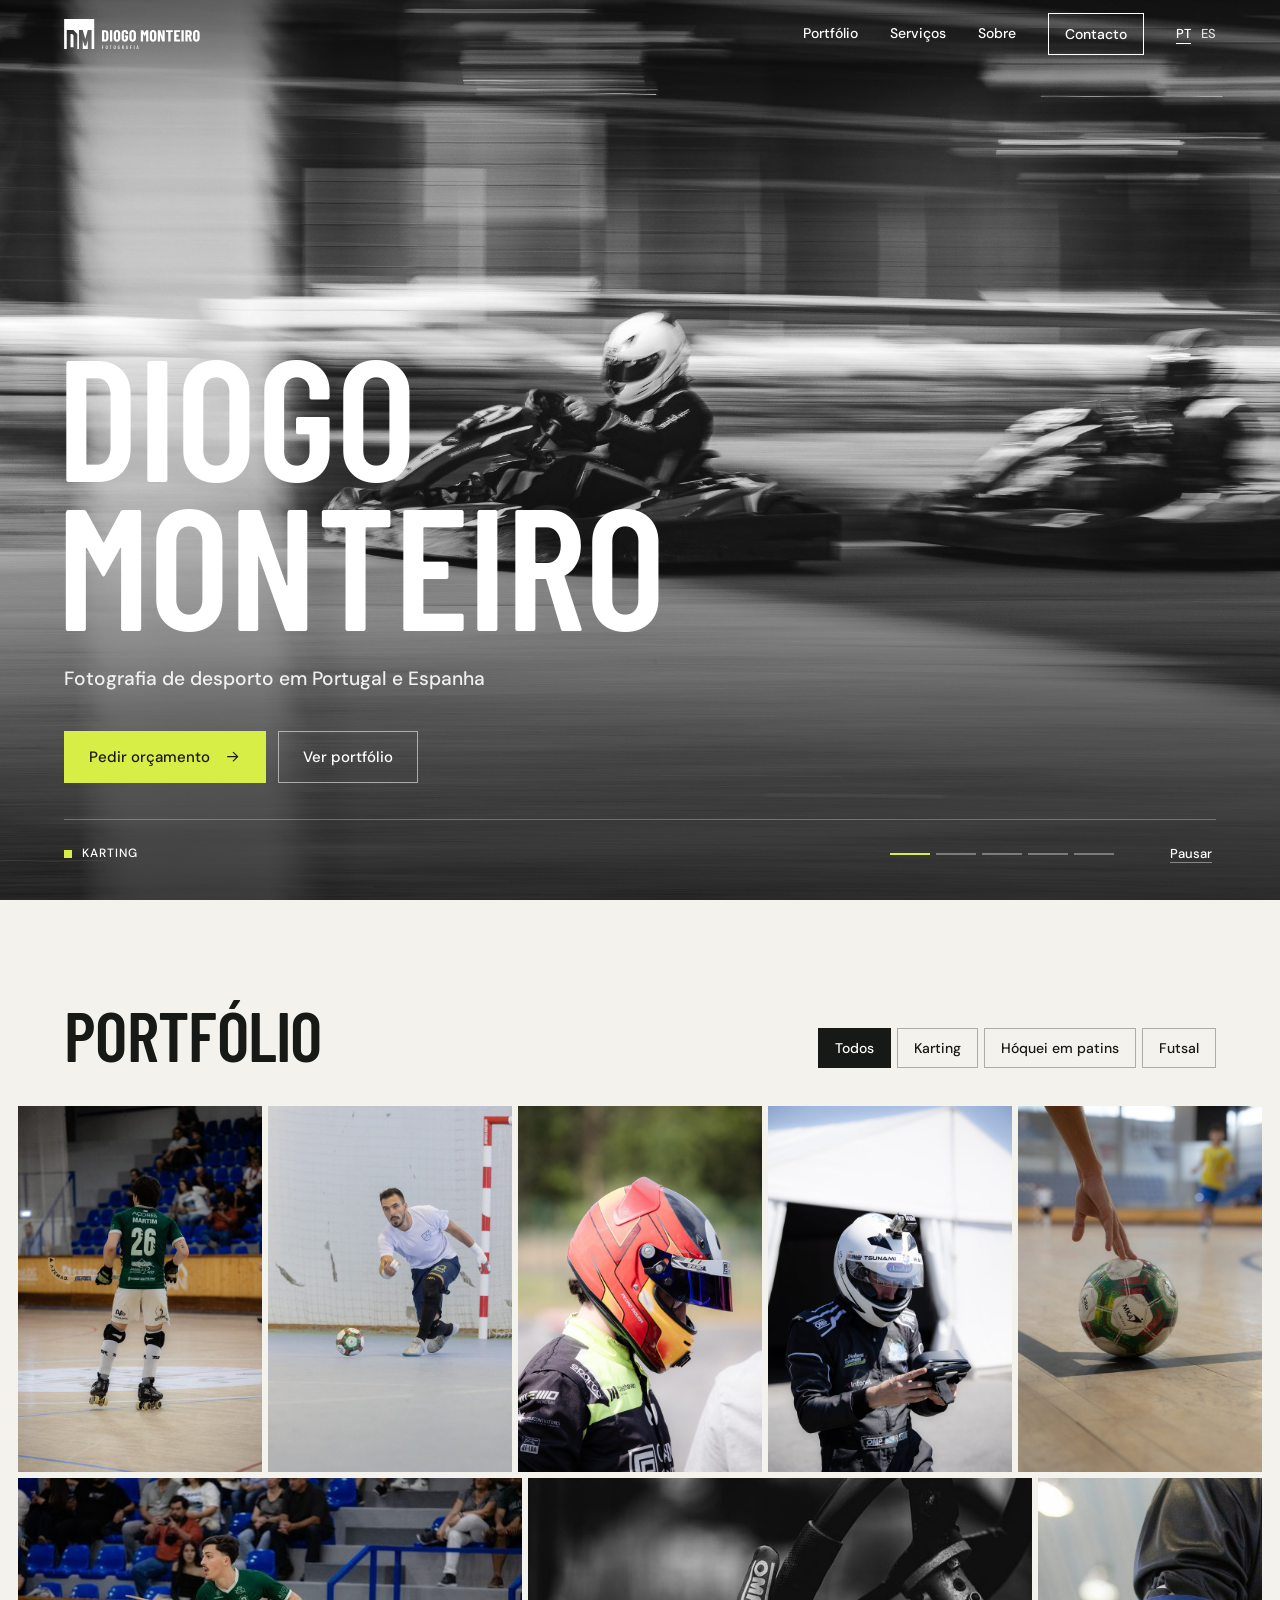
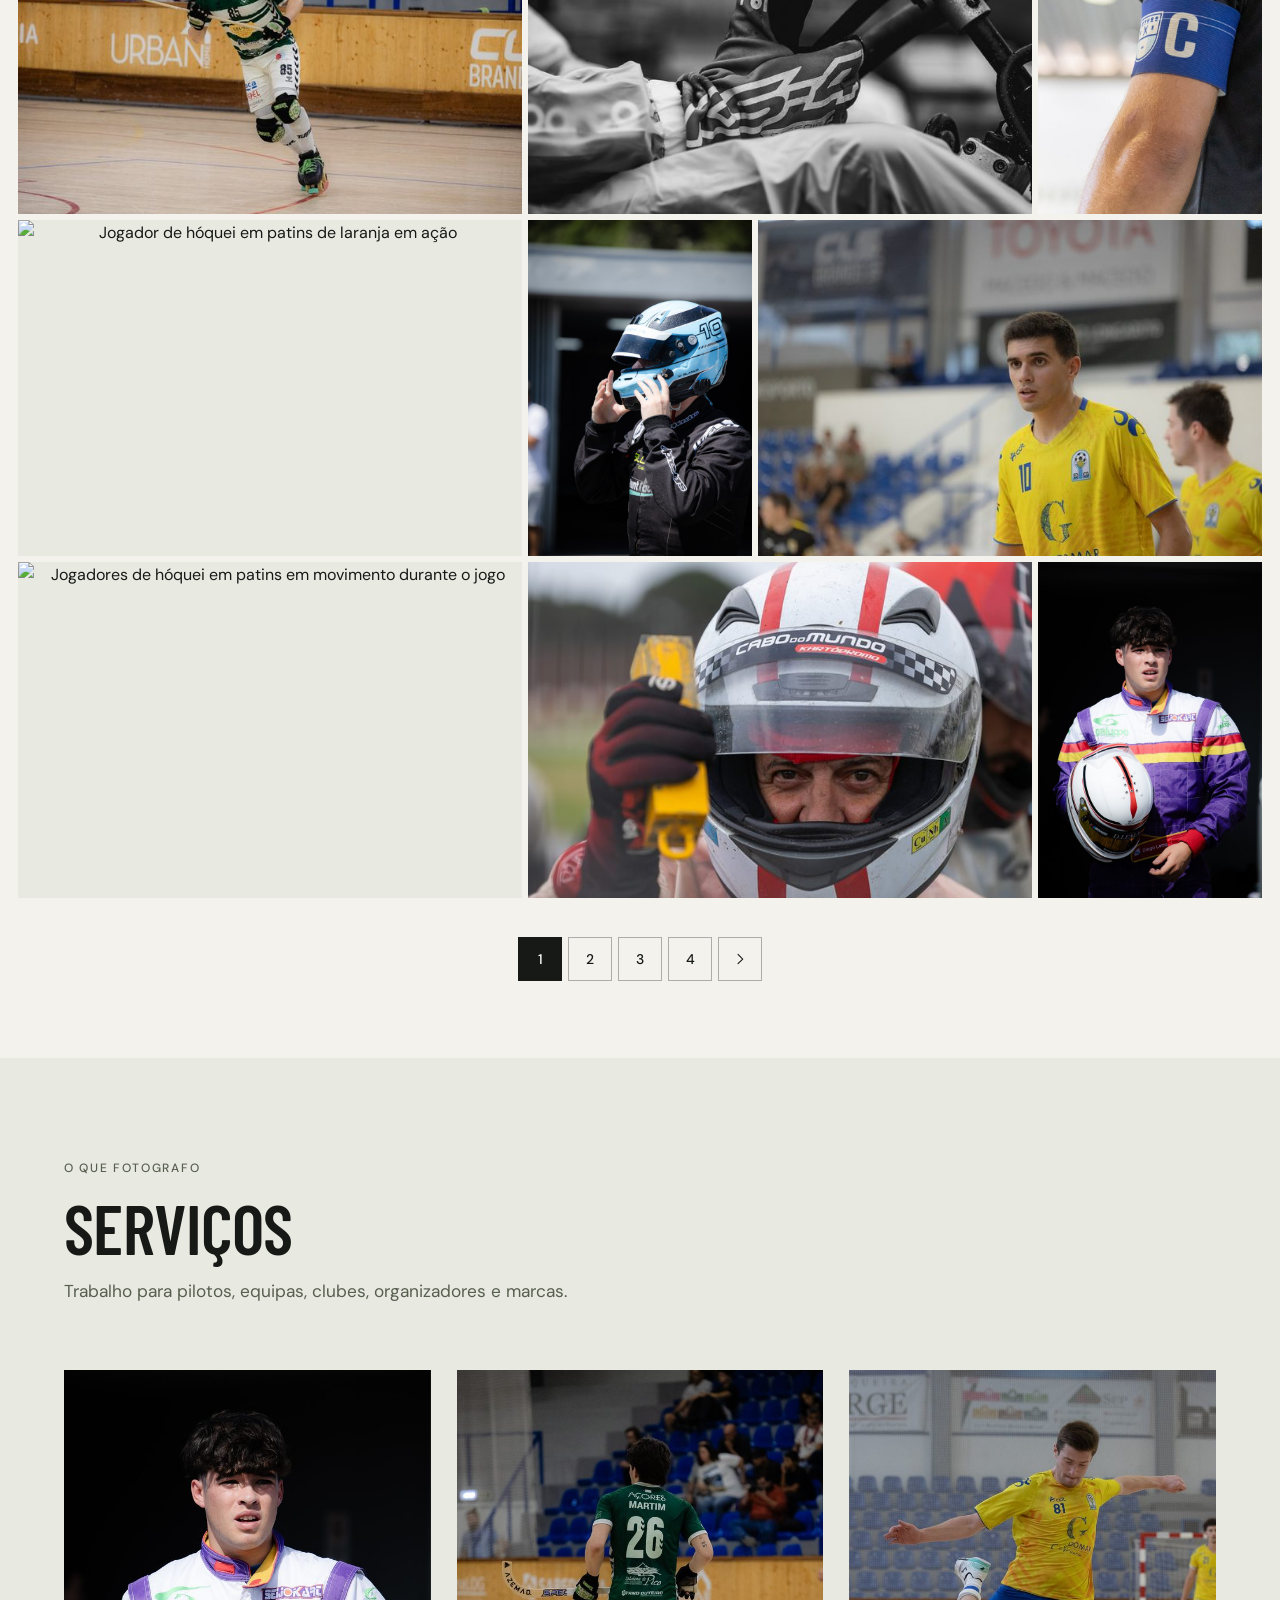
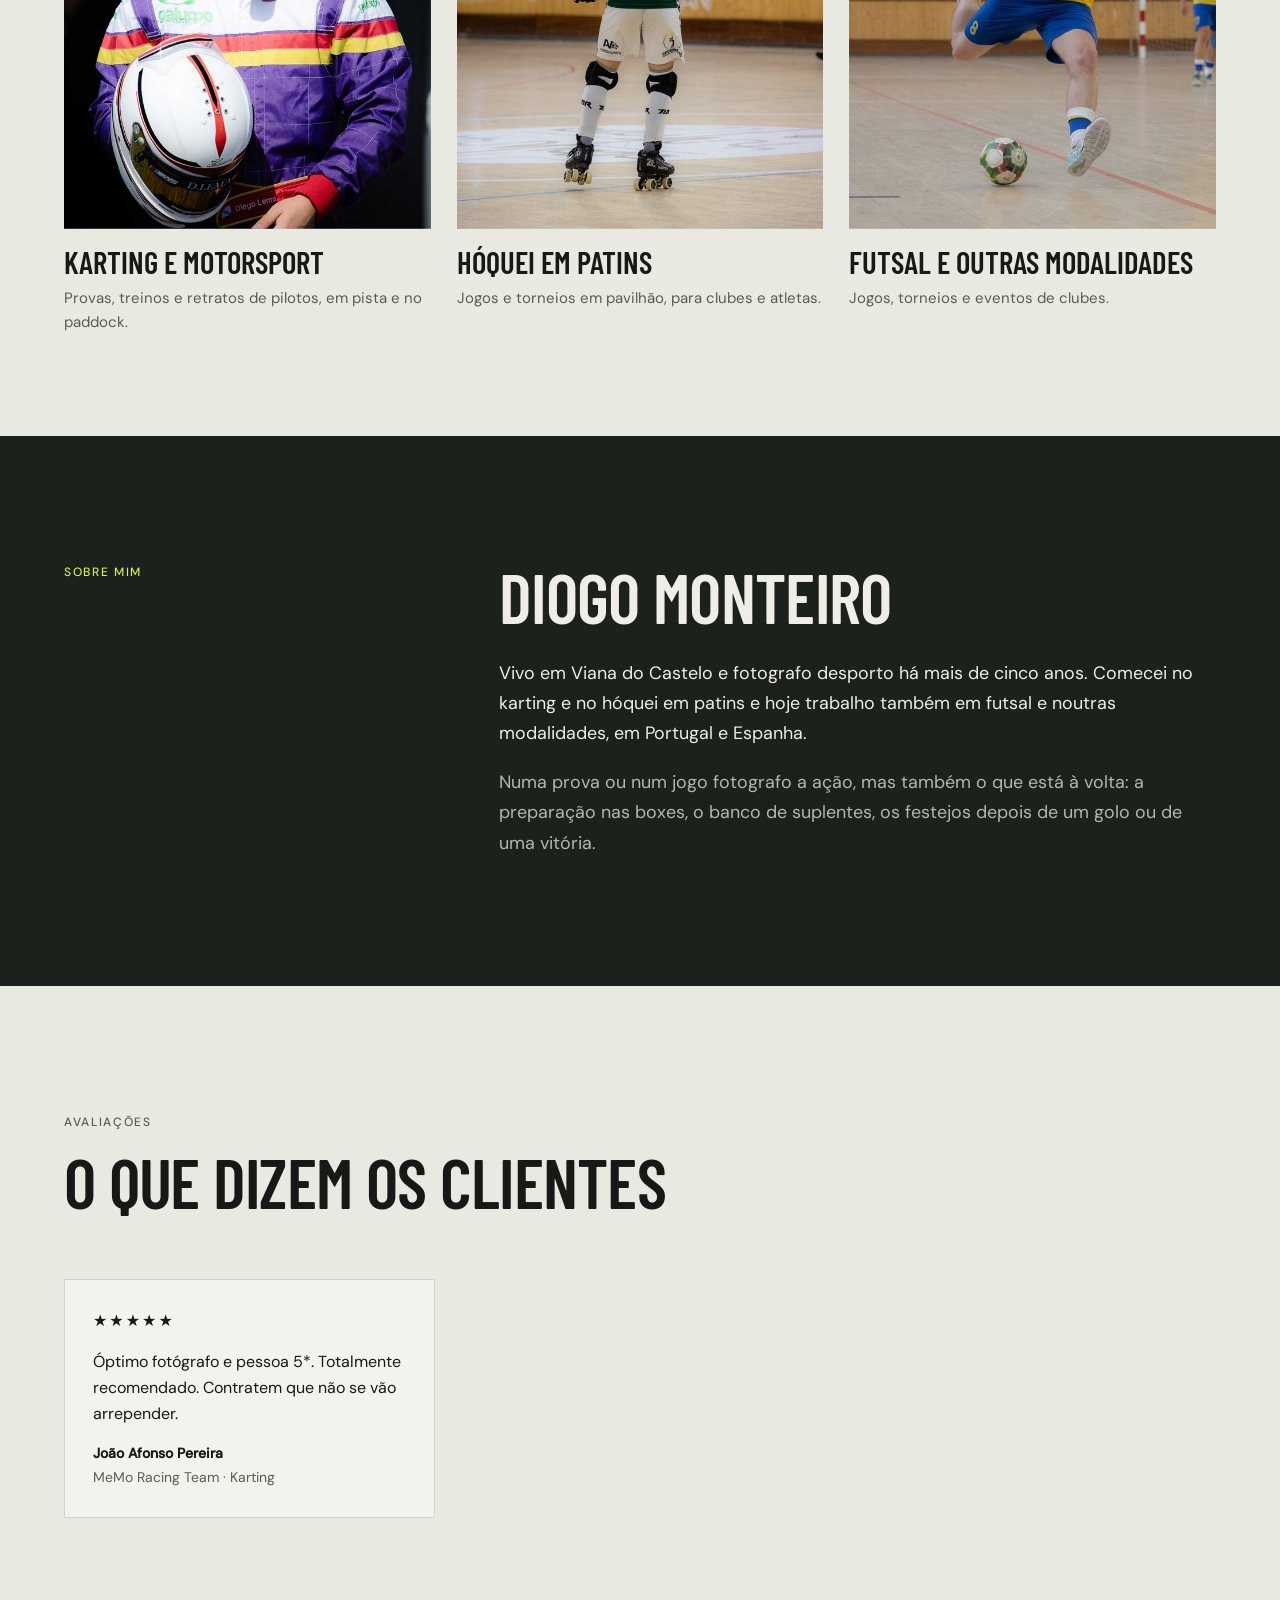
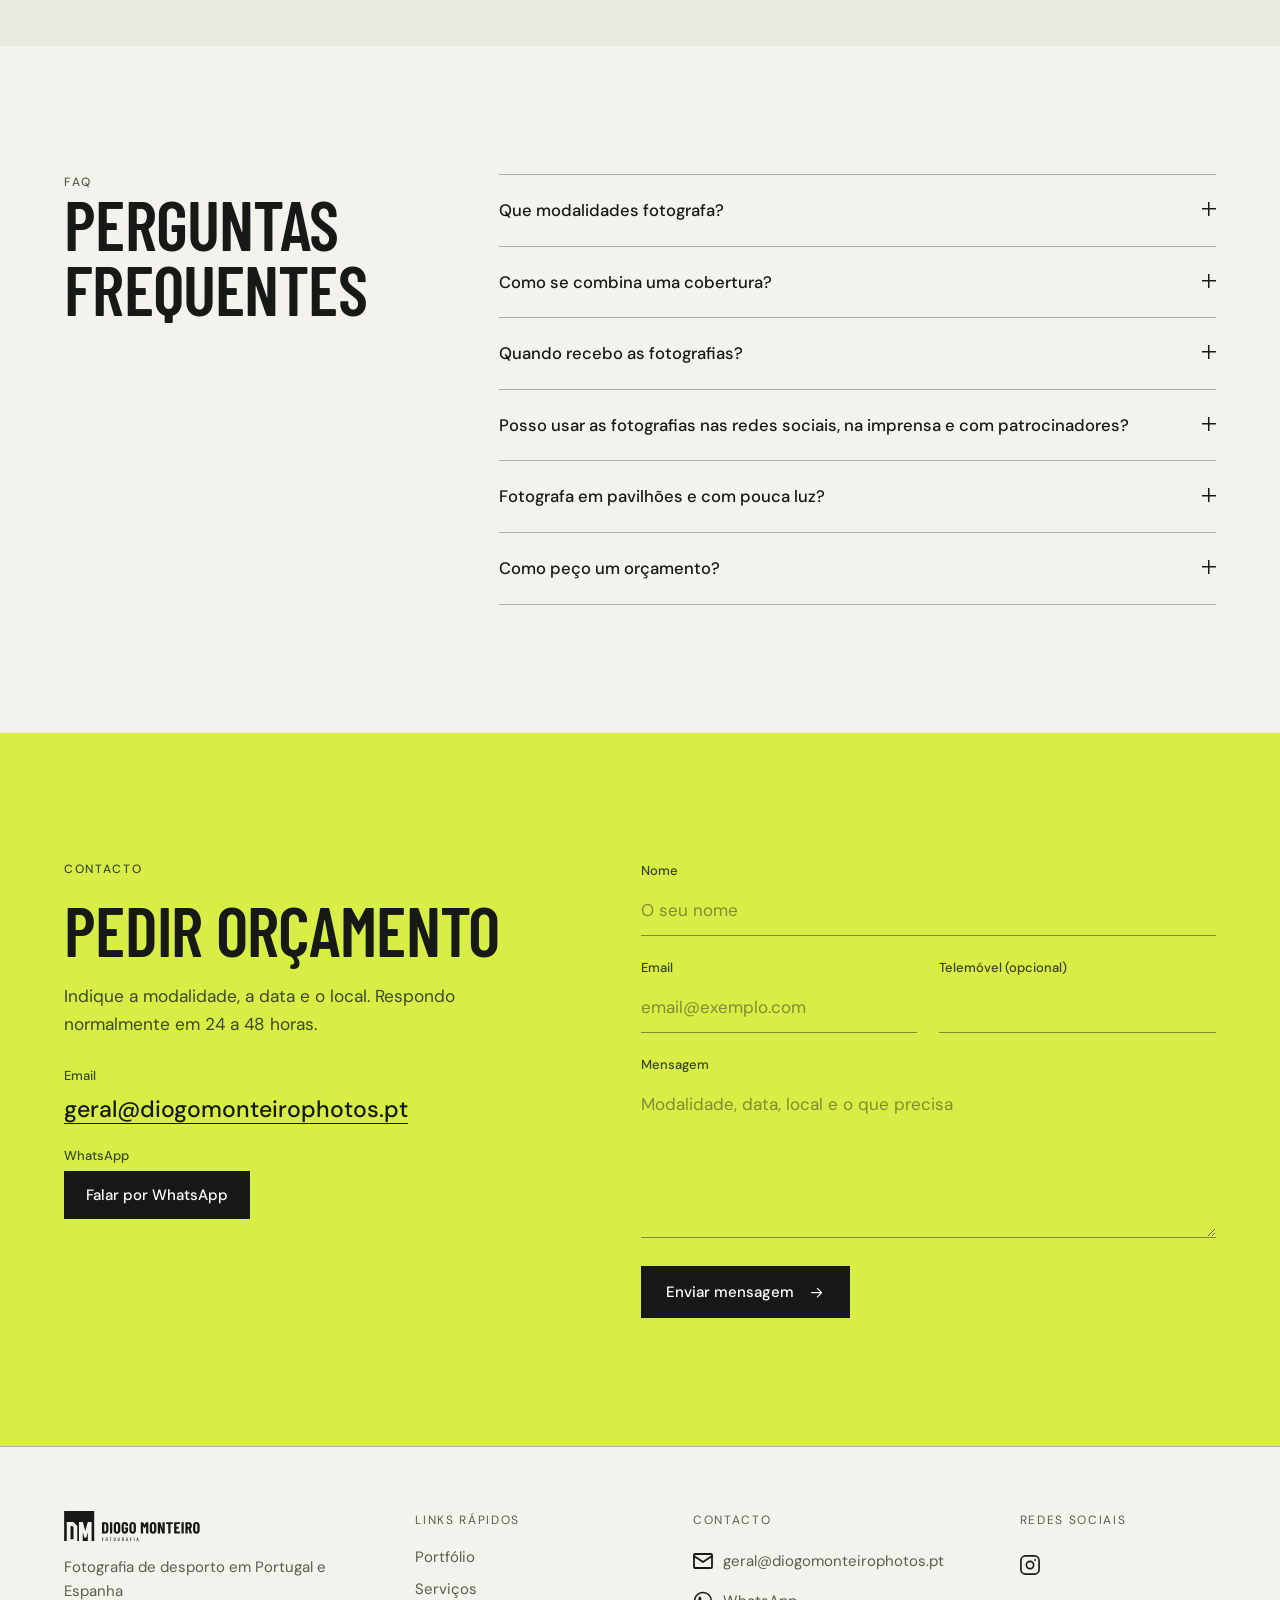
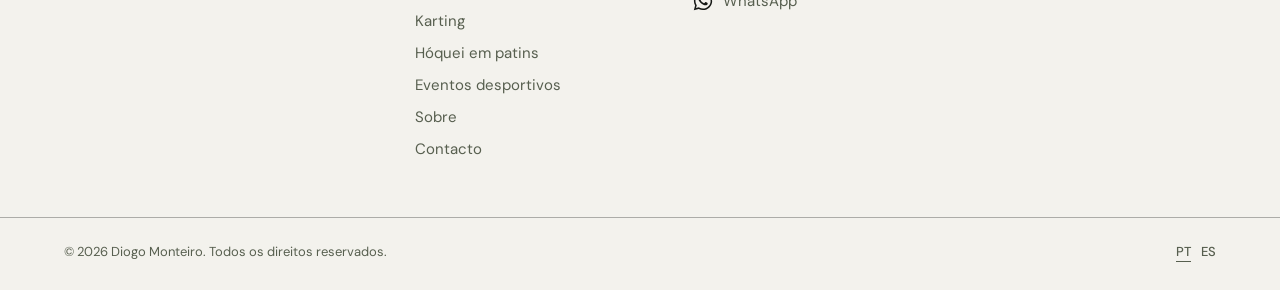
==== commit 7f6135b5: "Painel: aprovar várias avaliações seguidas sem erro Co-Authored-By: Claude Opus 5.5 <noreply@anthrop" ====
--- a/index.html
+++ b/index.html
@@ -180,7 +180,7 @@
   <link rel="preload" href="assets/fonts/barlow-condensed-latin-600-normal.woff2" as="font" type="font/woff2" crossorigin />
   <link rel="preload" href="assets/fonts/dm-sans-latin-400-normal.woff2" as="font" type="font/woff2" crossorigin />
   <link rel="preload" as="image" href="media/portfolio/karting-2h-318.jpg" fetchpriority="high" />
-  <link rel="stylesheet" href="assets/site.css?v=9be60ebd36" />
+  <link rel="stylesheet" href="assets/site.css?v=e0591f244e" />
   <link rel="icon" type="image/svg+xml" href="favicon.svg" />
 </head>
 <body class="home" data-lang="pt">
@@ -283,6 +283,22 @@
     <div class="reveal">
       <h2 class="section-title" id="about-title">Diogo Monteiro</h2>
       <div class="about-text"><p>Vivo em Viana do Castelo e fotografo desporto há mais de cinco anos. Comecei no karting e no hóquei em patins e hoje trabalho também em futsal e noutras modalidades, em Portugal e Espanha.</p><p>Numa prova ou num jogo fotografo a ação, mas também o que está à volta: a preparação nas boxes, o banco de suplentes, os festejos depois de um golo ou de uma vitória.</p></div>
+    </div>
+  </div>
+</section>
+
+<section id="avaliacoes" class="band band-reviews" aria-labelledby="reviews-title">
+  <div class="wrap">
+    <div class="band-head reveal">
+      <p class="eyebrow">Avaliações</p>
+      <h2 class="section-title" id="reviews-title">O que dizem os clientes</h2>
+    </div>
+    <div class="review-grid" id="review-grid">
+      <figure class="review-card reveal">
+        <p class="review-stars" role="img" aria-label="5 de 5 estrelas">★★★★★<span></span></p>
+        <blockquote><p>Óptimo fotógrafo e pessoa 5*. Totalmente recomendado. Contratem que não se vão arrepender.</p></blockquote>
+        <figcaption><strong>João Afonso Pereira</strong><span>MeMo Racing Team · Karting</span></figcaption>
+      </figure>
     </div>
   </div>
 </section>
@@ -369,6 +385,6 @@
 </footer>
 
 <script id="site-data" type="application/json">{"lang": "pt", "labels": {"motorsport": "Karting", "hoquei": "Hóquei em patins", "futebol": "Futebol", "futsal": "Futsal", "volei": "Voleibol", "basquetebol": "Basquetebol", "atletismo": "Atletismo", "outros": "Outras modalidades"}, "static": [{"src": "media/portfolio/karting-redline-481.jpg", "cat": "motorsport", "alt": "Piloto de fato vermelho com o capacete na mão", "w": 1365, "h": 2048, "v": [640, 1280]}, {"src": "https://res.cloudinary.com/dejrcqzgb/image/upload/q_auto:best/f_auto/w_1200/v1781263937/juventude-106_eenfvr.jpg", "cat": "hoquei", "alt": "Jogadores de equipamento laranja durante um jogo de hóquei em patins", "w": 1365, "h": 2048}, {"src": "media/portfolio/karting-regional-cup-2517.jpg", "cat": "motorsport", "alt": "Piloto com a placa de classificação no Kartódromo de Viana", "w": 2160, "h": 1440, "v": [640, 1280]}, {"src": "media/portfolio/karting-cmc-825.jpg", "cat": "motorsport", "alt": "Piloto a colocar o capacete branco", "w": 1365, "h": 2048, "v": [640, 1280]}, {"src": "https://res.cloudinary.com/dejrcqzgb/image/upload/q_auto:best/f_auto/w_1200/v1781263941/juventude-108_irroow.jpg", "cat": "hoquei", "alt": "Jogador de hóquei em patins de laranja a conduzir a bola", "w": 1365, "h": 2048}, {"src": "media/portfolio/karting-tkv-10.jpg", "cat": "motorsport", "alt": "Piloto de capacete verde e laranja, de perfil", "w": 1365, "h": 2048, "v": [640, 1280]}, {"src": "media/portfolio/karting-pkc2-2725.jpg", "cat": "motorsport", "alt": "Karts em pista, vistos de frente", "w": 2048, "h": 1365, "v": [640, 1280]}, {"src": "https://res.cloudinary.com/dejrcqzgb/image/upload/q_auto:best/f_auto/w_1200/v1781263948/juventude-142_sfrka5.jpg", "cat": "hoquei", "alt": "Jogador de hóquei em patins de laranja em ação", "w": 2048, "h": 1365}, {"src": "media/portfolio/karting-sodi-galicia-186.jpg", "cat": "motorsport", "alt": "Piloto de fato roxo com o capacete debaixo do braço", "w": 1365, "h": 2048, "v": [640, 1280]}, {"src": "media/portfolio/karting-sodi-galicia-563.jpg", "cat": "motorsport", "alt": "Piloto de capacete branco e fato roxo, de perfil", "w": 1365, "h": 2048, "v": [640, 1280]}, {"src": "https://res.cloudinary.com/dejrcqzgb/image/upload/q_auto:best/f_auto/w_1200/v1781263968/juventude-192_irdyb8.jpg", "cat": "hoquei", "alt": "Jogador de hóquei em patins junto à bancada", "w": 2048, "h": 1365}, {"src": "media/portfolio/karting-tkv-182.jpg", "cat": "motorsport", "alt": "Piloto de capacete verde a ajustar a viseira", "w": 1365, "h": 2048, "v": [640, 1280]}, {"src": "media/portfolio/karting-cmc-1247.jpg", "cat": "motorsport", "alt": "Mãos do piloto no volante, a preto e branco", "w": 2160, "h": 1440, "v": [640, 1280]}, {"src": "https://res.cloudinary.com/dejrcqzgb/image/upload/q_auto:best/f_auto/w_1200/v1781263991/juventude-258_tancoq.jpg", "cat": "hoquei", "alt": "Jogadores de hóquei em patins em movimento durante o jogo", "w": 2048, "h": 1365}, {"src": "media/portfolio/karting-pkc-1936.jpg", "cat": "motorsport", "alt": "Piloto de capacete vermelho e amarelo sentado no kart", "w": 1365, "h": 2048, "v": [640, 1280]}, {"src": "media/portfolio/karting-2h-325.jpg", "cat": "motorsport", "alt": "Kart em velocidade, com fundo arrastado", "w": 2160, "h": 1440, "v": [640, 1280]}, {"src": "media/portfolio/karting-regional-cup-96.jpg", "cat": "motorsport", "alt": "Briefing de pilotos antes da prova", "w": 2160, "h": 1440, "v": [640, 1280]}, {"src": "media/portfolio/karting-sodi-galicia-1868.jpg", "cat": "motorsport", "alt": "Piloto de fato verde e branco com capacete azul", "w": 1365, "h": 2048, "v": [640, 1280]}, {"src": "media/portfolio/karting-cmc-474.jpg", "cat": "motorsport", "alt": "Piloto de capacete branco sentado no kart", "w": 1365, "h": 2048, "v": [640, 1280]}, {"src": "media/portfolio/karting-pkc2-944.jpg", "cat": "motorsport", "alt": "Piloto de capacete verde contra o céu", "w": 2048, "h": 1365, "v": [640, 1280]}, {"src": "media/portfolio/karting-sodi-galicia-578.jpg", "cat": "motorsport", "alt": "Piloto de capacete azul e branco a ajustar as luvas", "w": 1365, "h": 2048, "v": [640, 1280]}, {"src": "media/portfolio/karting-regional-cup-1498.jpg", "cat": "motorsport", "alt": "Grande plano de capacete branco e vermelho", "w": 2160, "h": 1440, "v": [640, 1280]}, {"src": "media/portfolio/karting-tkv-1161.jpg", "cat": "motorsport", "alt": "Kart em pista com piloto de capacete amarelo", "w": 2048, "h": 1365, "v": [640, 1280]}, {"src": "media/portfolio/karting-cmc-1099.jpg", "cat": "motorsport", "alt": "Piloto de capacete vermelho na grelha", "w": 2160, "h": 1440, "v": [640, 1280]}, {"src": "media/portfolio/karting-sodi-galicia-304.jpg", "cat": "motorsport", "alt": "Volante de kart com o ecrã de dados, a preto e branco", "w": 1365, "h": 2048, "v": [640, 1280]}, {"src": "media/portfolio/karting-cmc-461.jpg", "cat": "motorsport", "alt": "Piloto de capacete branco nas boxes", "w": 2160, "h": 1440, "v": [640, 1280]}, {"src": "media/portfolio/karting-pkc-724.jpg", "cat": "motorsport", "alt": "Luvas no volante do kart, a preto e branco", "w": 2048, "h": 1536, "v": [640, 1280]}, {"src": "media/portfolio/karting-sodi-galicia-568.jpg", "cat": "motorsport", "alt": "Piloto de capacete azul-claro a ajustar o capacete", "w": 1365, "h": 2048, "v": [640, 1280]}, {"src": "media/portfolio/karting-sodi-galicia-306.jpg", "cat": "motorsport", "alt": "Grande plano de capacete verde e azul", "w": 2048, "h": 1365, "v": [640, 1280]}, {"src": "media/portfolio/karting-pkc2-1092.jpg", "cat": "motorsport", "alt": "Piloto de capacete colorido contra o céu azul", "w": 2048, "h": 1365, "v": [640, 1280]}, {"src": "media/portfolio/karting-pkc2-920.jpg", "cat": "motorsport", "alt": "Grande plano de piloto com capacete azul e laranja", "w": 2048, "h": 1365, "v": [640, 1280]}, {"src": "media/portfolio/karting-tkv-501.jpg", "cat": "motorsport", "alt": "Piloto de capacete vermelho, de perfil", "w": 1365, "h": 2048, "v": [640, 1280]}, {"src": "media/portfolio/karting-sodi-galicia-14.jpg", "cat": "motorsport", "alt": "Retrato de piloto de fato preto e vermelho", "w": 2048, "h": 1365, "v": [640, 1280]}, {"src": "media/portfolio/karting-cmc-165.jpg", "cat": "motorsport", "alt": "Piloto a ajustar o capacete branco nas boxes", "w": 2160, "h": 1440, "v": [640, 1280]}, {"src": "media/portfolio/karting-cmc-167.jpg", "cat": "motorsport", "alt": "Piloto de capacete preto, de costas", "w": 1365, "h": 2048, "v": [640, 1280]}, {"src": "media/portfolio/karting-sodi-galicia-305.jpg", "cat": "motorsport", "alt": "Mão com luva no volante do kart", "w": 1365, "h": 2048, "v": [640, 1280]}, {"src": "media/portfolio/karting-regional-cup-99.jpg", "cat": "motorsport", "alt": "Diretor de prova durante o briefing", "w": 2160, "h": 1440, "v": [640, 1280]}, {"src": "media/portfolio/karting-pkc-717.jpg", "cat": "motorsport", "alt": "Piloto de capacete azul-claro", "w": 2048, "h": 1365, "v": [640, 1280]}, {"src": "media/portfolio/karting-sodi-galicia-564.jpg", "cat": "motorsport", "alt": "Piloto de capacete branco junto à tenda da equipa", "w": 1365, "h": 2048, "v": [640, 1280]}], "settings": {"version": 2, "autoplay": true, "interval": 6, "tagline": {"pt": "Fotografia de desporto em Portugal e Espanha", "es": "Fotografía deportiva en Portugal y España"}, "hero": [{"src": "media/portfolio/karting-2h-318.jpg", "category": "motorsport", "alt": "Karts em pista com fundo arrastado", "alt_es": "Karts en pista con el fondo en barrido", "x": 50, "y": 50}, {"src": "https://res.cloudinary.com/dejrcqzgb/image/upload/q_auto:best/f_auto/w_1200/v1781263968/juventude-192_irdyb8.jpg", "category": "hoquei", "alt": "Jogador de hóquei em patins junto à bancada", "alt_es": "Jugador de hockey sobre patines junto a la grada", "x": 50, "y": 50}, {"src": "media/portfolio/karting-tkv-1161.jpg", "category": "motorsport", "alt": "Kart em pista com piloto de capacete amarelo", "alt_es": "Kart en pista con piloto de casco amarillo", "x": 50, "y": 50}, {"src": "media/portfolio/karting-cmc-461.jpg", "category": "motorsport", "alt": "Piloto de capacete branco nas boxes", "alt_es": "Piloto con casco blanco en boxes", "v": [640, 1280], "w": 2160, "h": 1440, "x": 50, "y": 50}, {"src": "media/portfolio/karting-pkc2-1092.jpg", "category": "motorsport", "alt": "Piloto de capacete colorido contra o céu azul", "alt_es": "Piloto con casco de colores contra el cielo azul", "v": [640, 1280], "w": 2048, "h": 1365, "x": 50, "y": 50}], "services": {"karting": {"src": "media/portfolio/karting-sodi-galicia-186.jpg", "alt": "Piloto de fato roxo com o capacete debaixo do braço", "x": 50, "y": 35, "alt_es": "Piloto con mono morado y el casco bajo el brazo", "v": [640, 1280], "w": 1365, "h": 2048}, "hoquei": {"src": "media/portfolio/1791799596980-hoquei-fotografia-de-hoquei-em-patins-por-diogo-monteir.jpg", "alt": "Jogador de hóquei em patins de verde, número 26, de costas", "x": 50, "y": 40, "alt_es": "Jugador de hockey sobre patines de verde, dorsal 26, de espaldas", "v": [640], "w": 1200, "h": 1800}, "futsal": {"src": "media/portfolio/1791799928007-futsal-fotografia-de-futsal-por-diogo-monteiro.jpg", "alt": "Jogador de futsal de amarelo a rematar", "x": 50, "y": 45, "alt_es": "Jugador de fútbol sala de amarillo rematando", "v": [640], "w": 1200, "h": 1800}}}, "catalog": null, "preview": false, "t": {"page": "Página", "prev_page": "Página anterior", "next_page": "Página seguinte", "open_photo": "Ampliar", "of": "de", "pause": "Pausar", "play": "Reproduzir", "form": {"subject": "Nova mensagem através do site", "page": "Página inicial", "name": "Nome", "name_ph": "O seu nome", "email": "Email", "phone": "Telemóvel (opcional)", "message": "Mensagem", "message_ph": "Modalidade, data, local e o que precisa", "submit": "Enviar mensagem", "sending": "A enviar…", "sent": "Enviado", "success": "Mensagem enviada. Respondo em breve.", "error": "Não foi possível enviar. Tente novamente ou escreva para o email acima.", "preview": "Pré-visualização: a mensagem não foi enviada."}}}</script>
-<script src="assets/site.js?v=fa26d9e11a" defer></script>
+<script src="assets/site.js?v=3592dda90a" defer></script>
 </body>
 </html>
--- a/assets/site.css
+++ b/assets/site.css
@@ -292,3 +292,13 @@
 /* contact and social icons: one size */
 .footer-contact .icon,.footer-social .icon,.about-links .icon{width:20px;height:20px;font-size:20px;stroke-width:1.8}
 .footer-contact .icon.brand-icon{stroke:none}
+/* reviews */
+.band-reviews{background:var(--bg-2)}
+.review-grid{display:grid;grid-template-columns:repeat(auto-fill,minmax(280px,1fr));gap:20px;margin-top:40px}
+.review-card{margin:0;padding:28px;background:var(--bg);border:1px solid var(--line);display:flex;flex-direction:column;gap:16px}
+.review-stars{margin:0;color:var(--ink);letter-spacing:2px;font-size:16px}
+.review-stars span{color:var(--line-strong)}
+.review-card blockquote{margin:0;flex:1}
+.review-card blockquote p{margin:0;font-size:16px;line-height:1.6;color:var(--ink)}
+.review-card figcaption{display:flex;flex-direction:column;gap:2px;font-size:14px;color:var(--ink-2)}
+.review-card figcaption strong{color:var(--ink);font-weight:600}
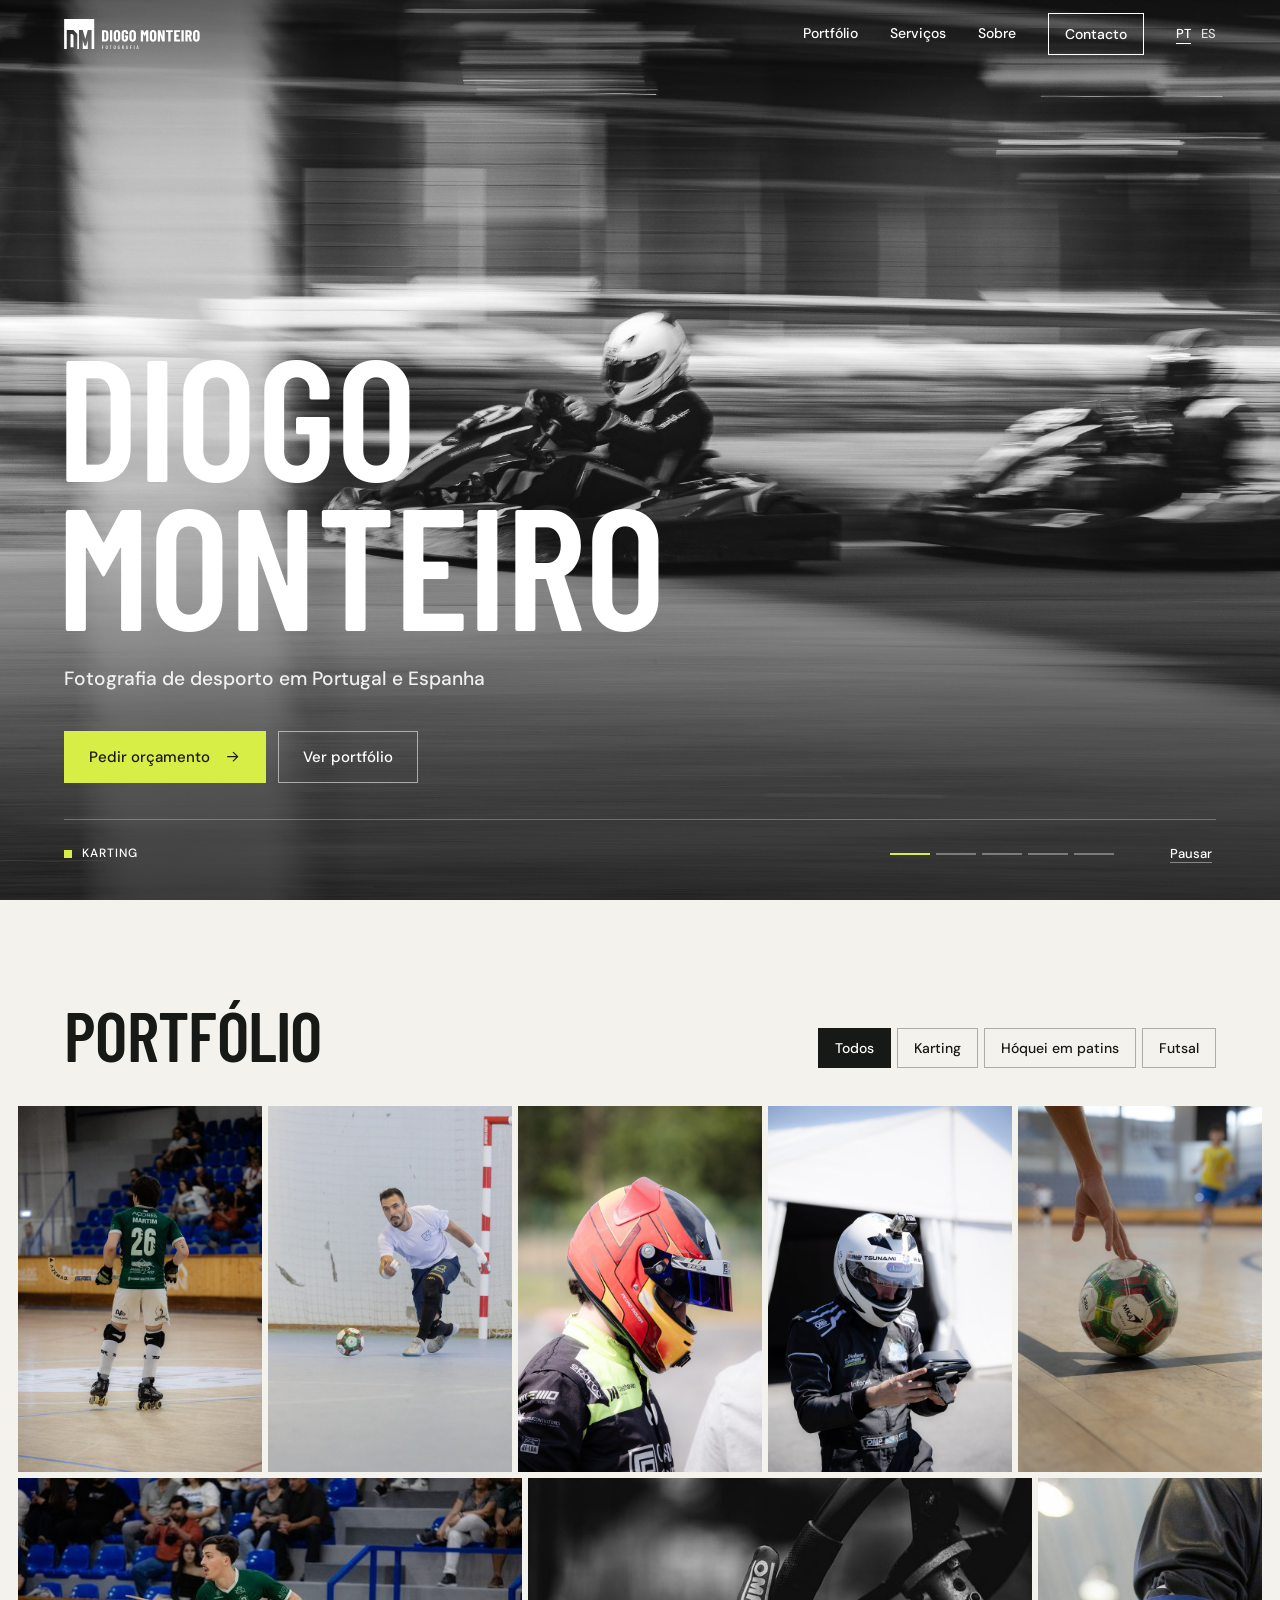
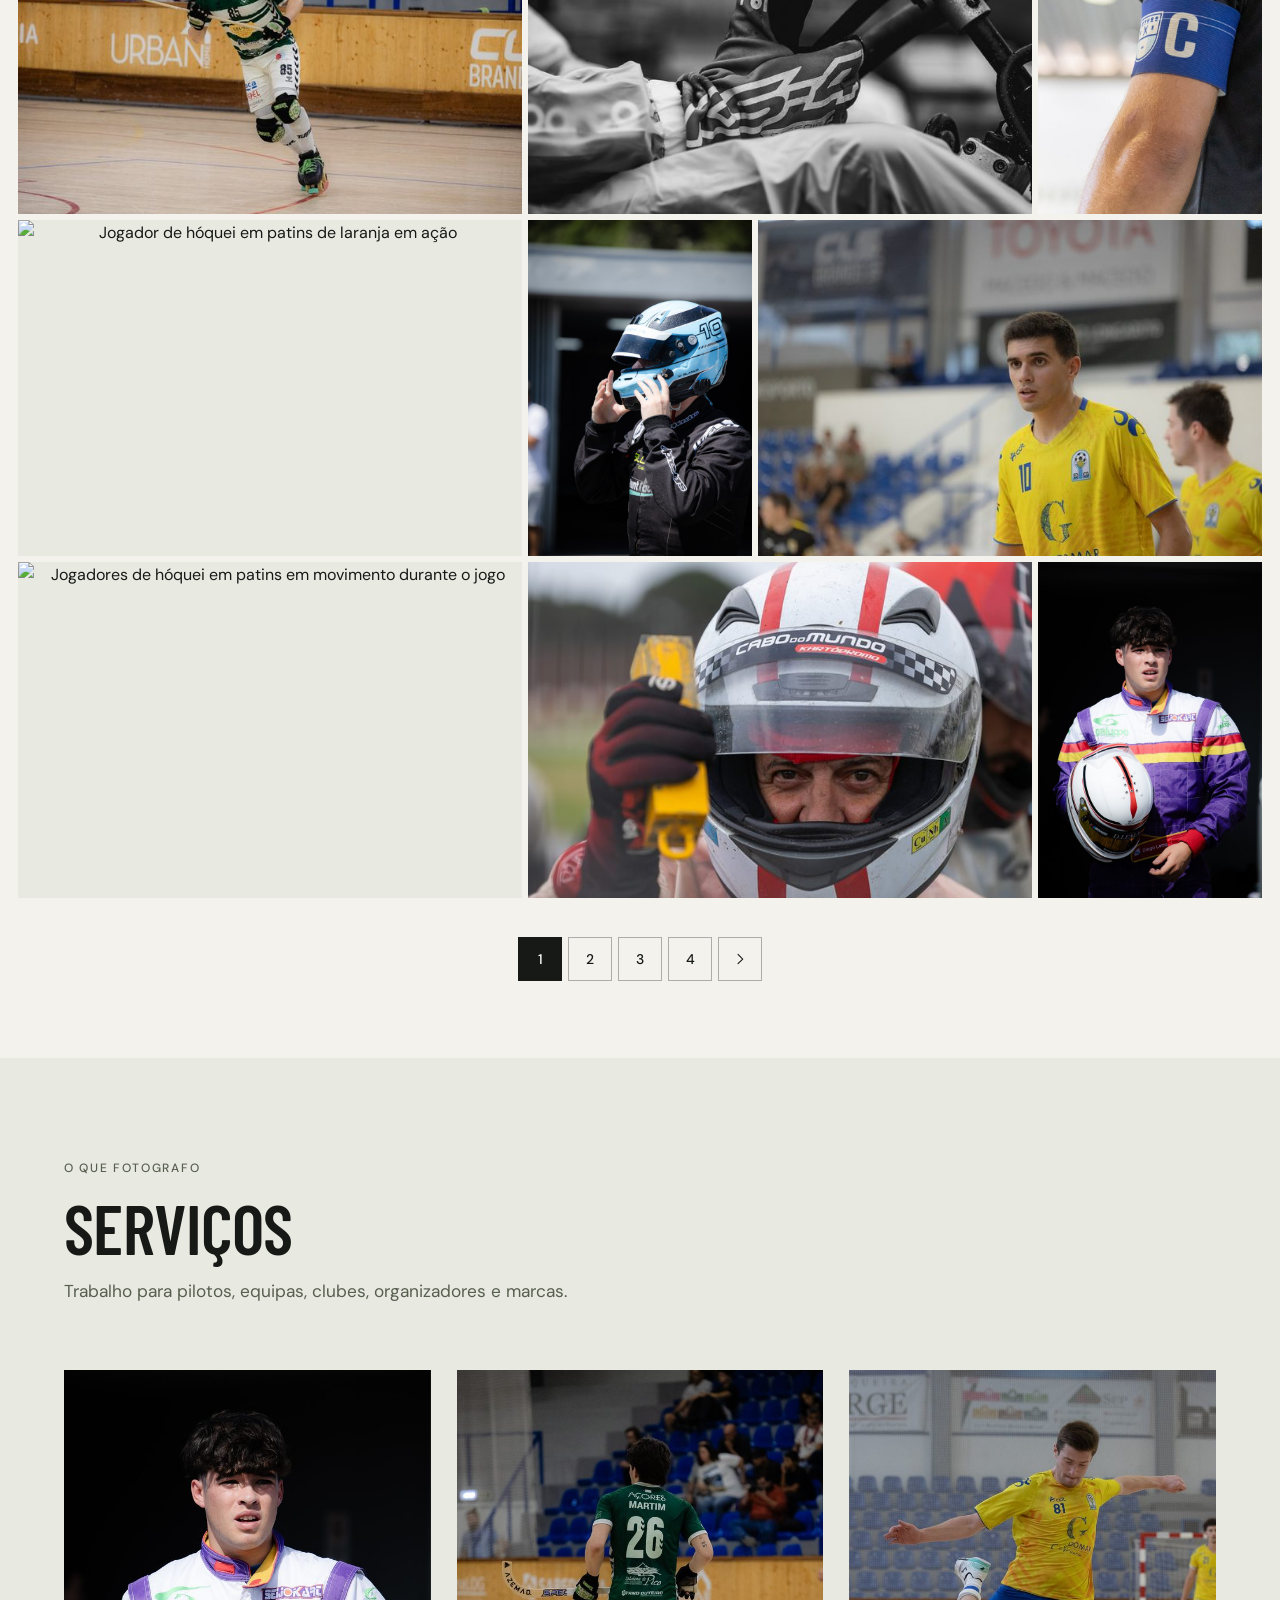
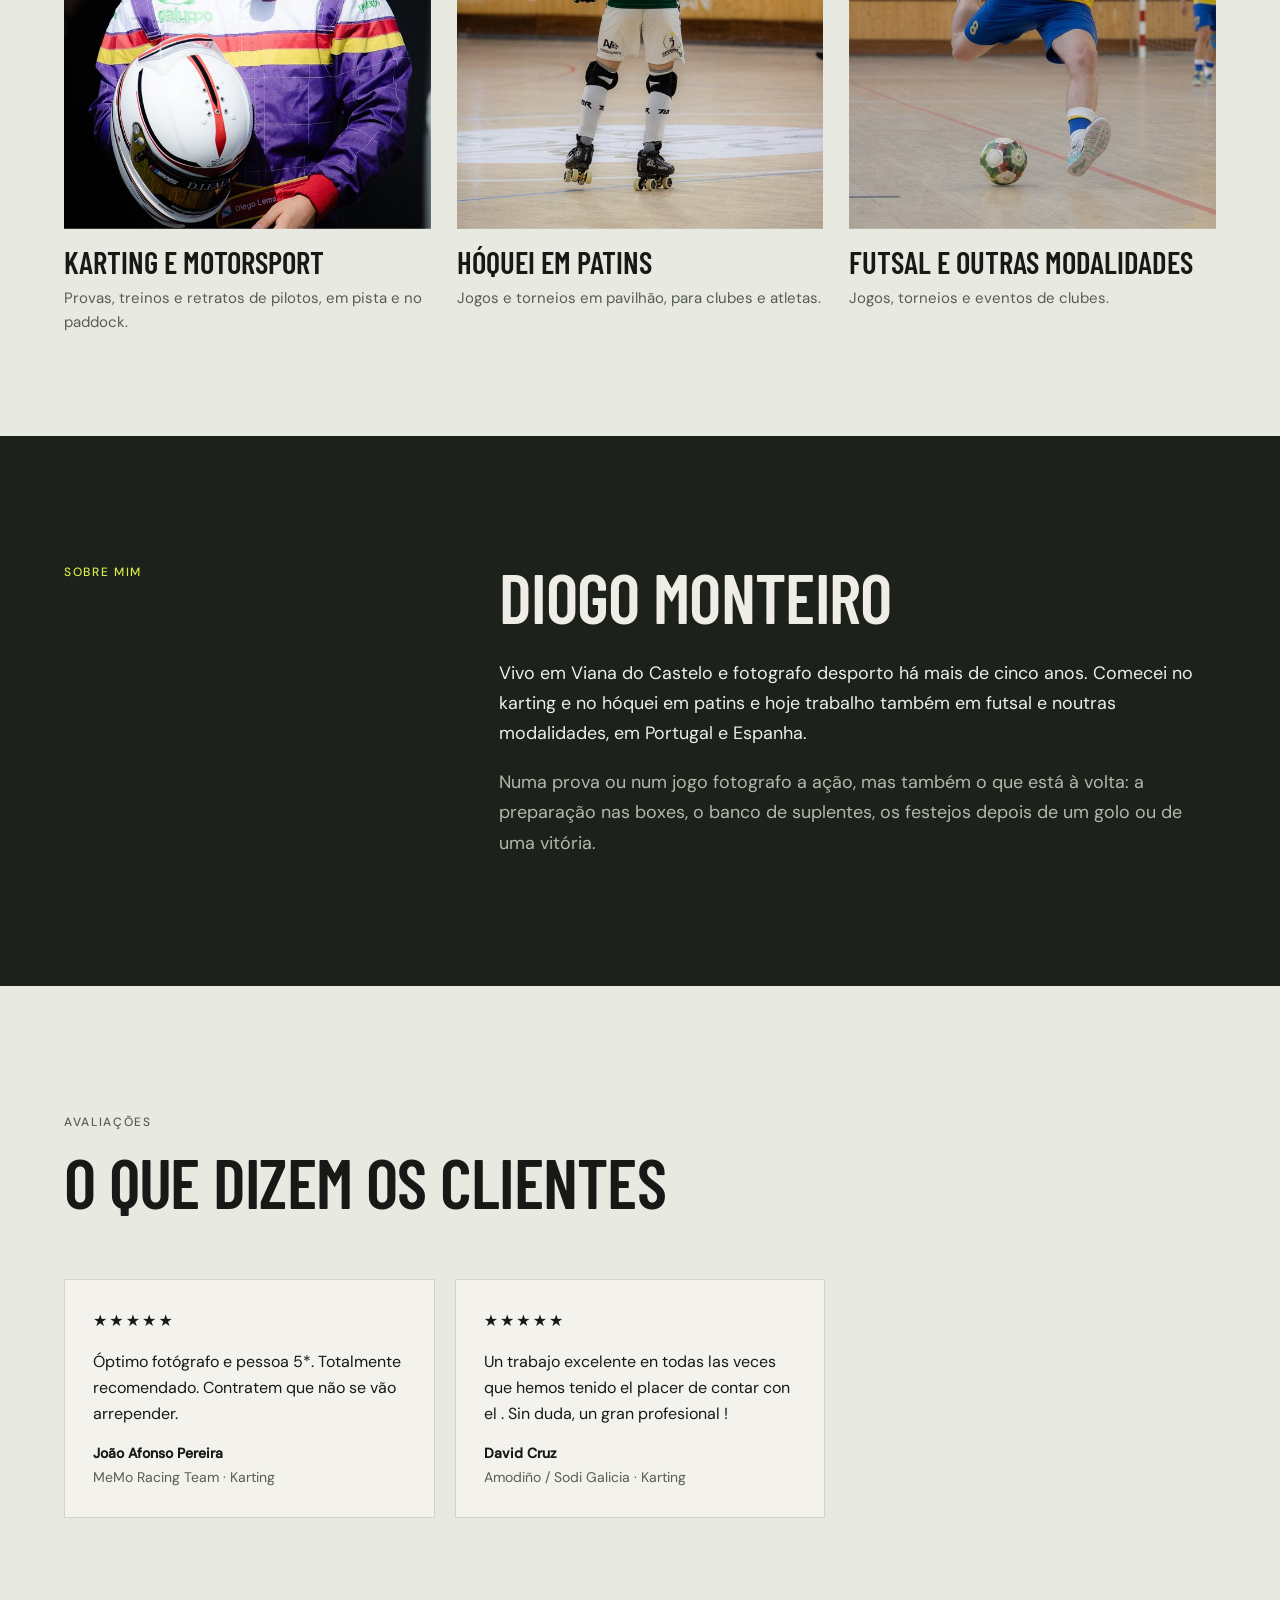
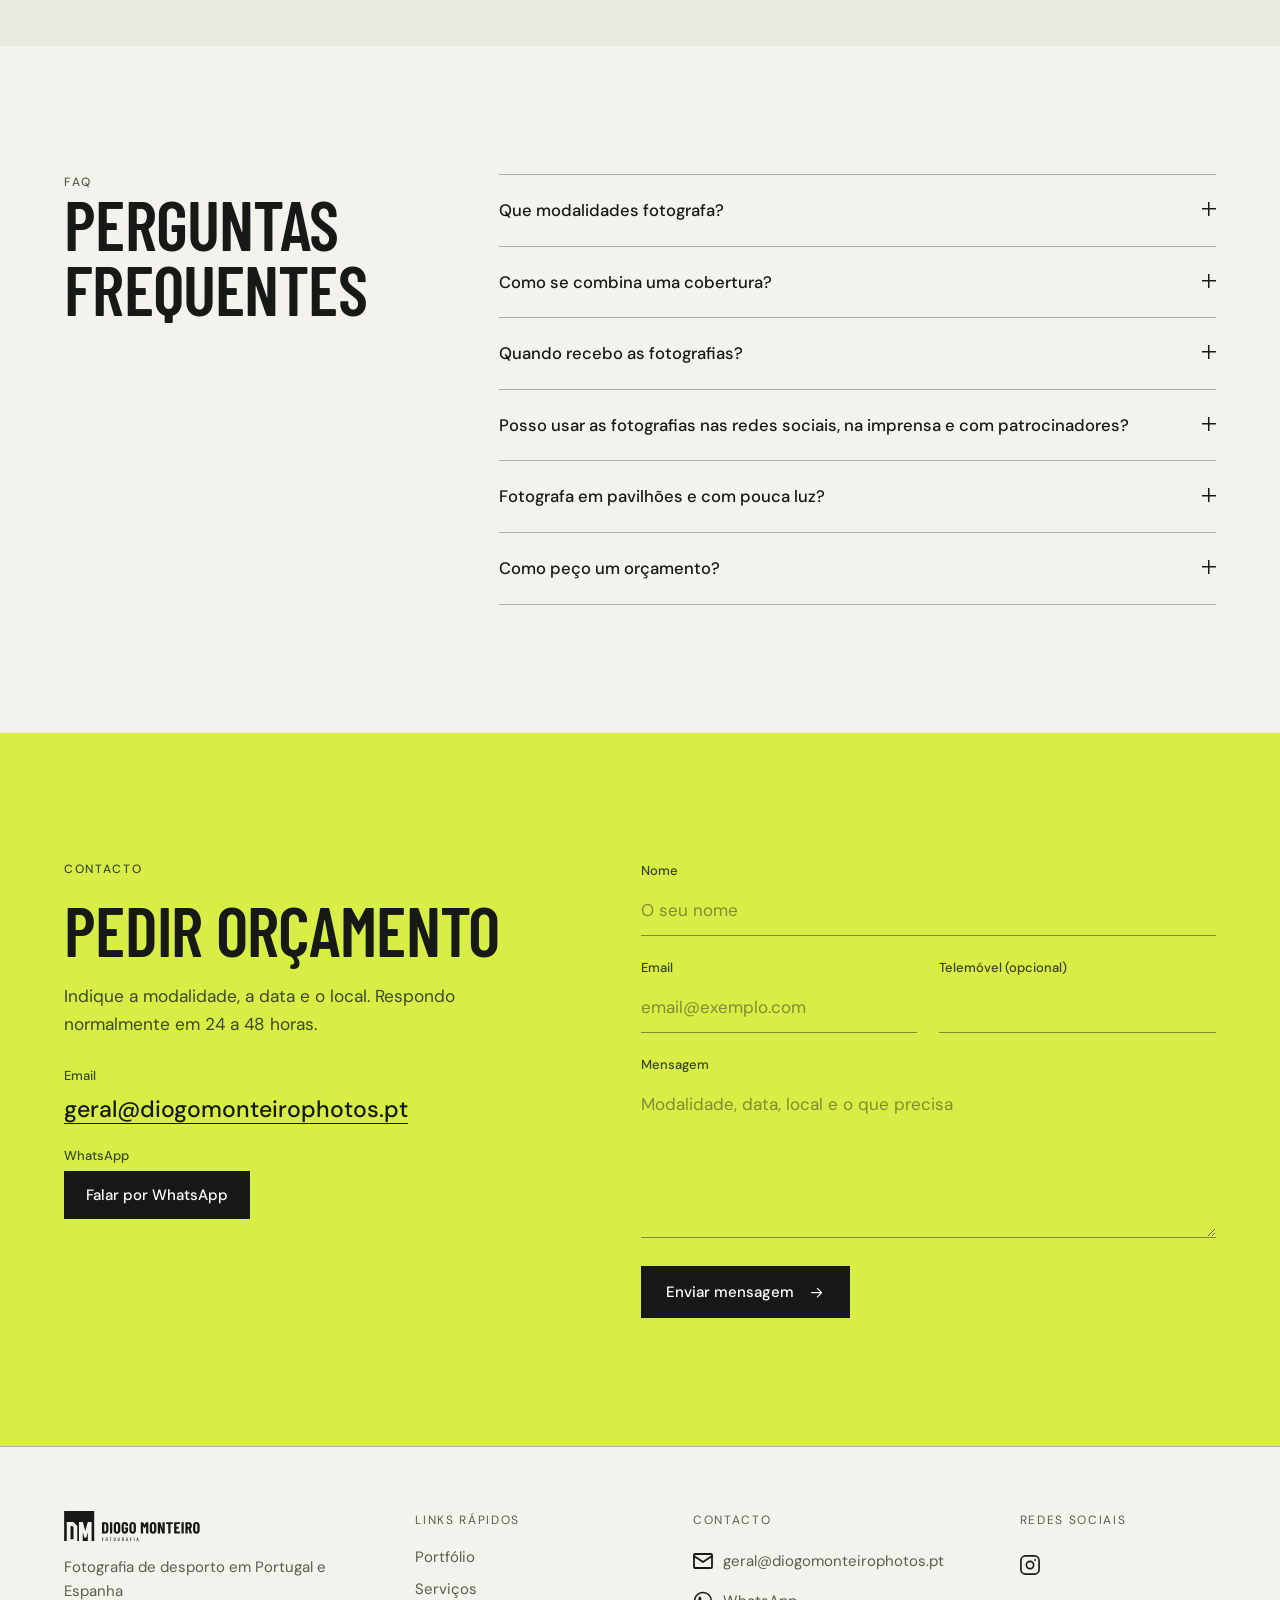
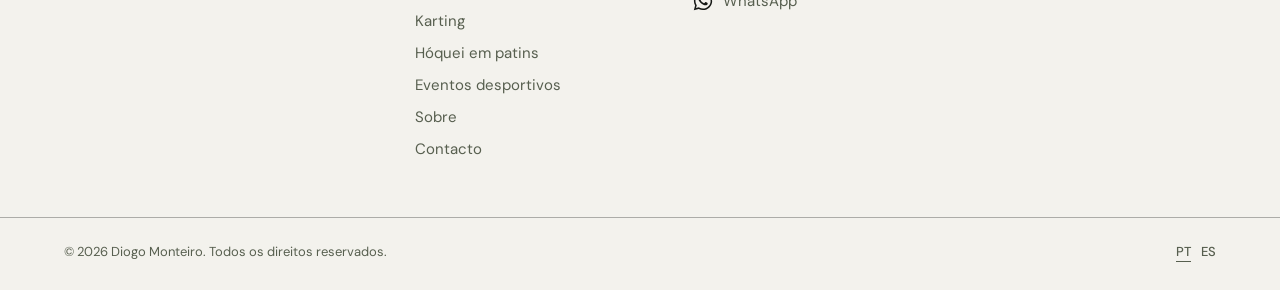
==== commit 5c82f024: "Repor avaliações apagadas e corrigir o painel em cache Co-Authored-By: Claude Opus 5.5 <noreply@anth" ====
--- a/index.html
+++ b/index.html
@@ -299,6 +299,11 @@
         <blockquote><p>Óptimo fotógrafo e pessoa 5*. Totalmente recomendado. Contratem que não se vão arrepender.</p></blockquote>
         <figcaption><strong>João Afonso Pereira</strong><span>MeMo Racing Team · Karting</span></figcaption>
       </figure>
+      <figure class="review-card reveal">
+        <p class="review-stars" role="img" aria-label="5 de 5 estrelas">★★★★★<span></span></p>
+        <blockquote><p>Un trabajo excelente en todas las veces que hemos tenido el placer de contar con el . Sin duda, un gran profesional !</p></blockquote>
+        <figcaption><strong>David Cruz</strong><span>Amodiño / Sodi Galicia · Karting</span></figcaption>
+      </figure>
     </div>
   </div>
 </section>
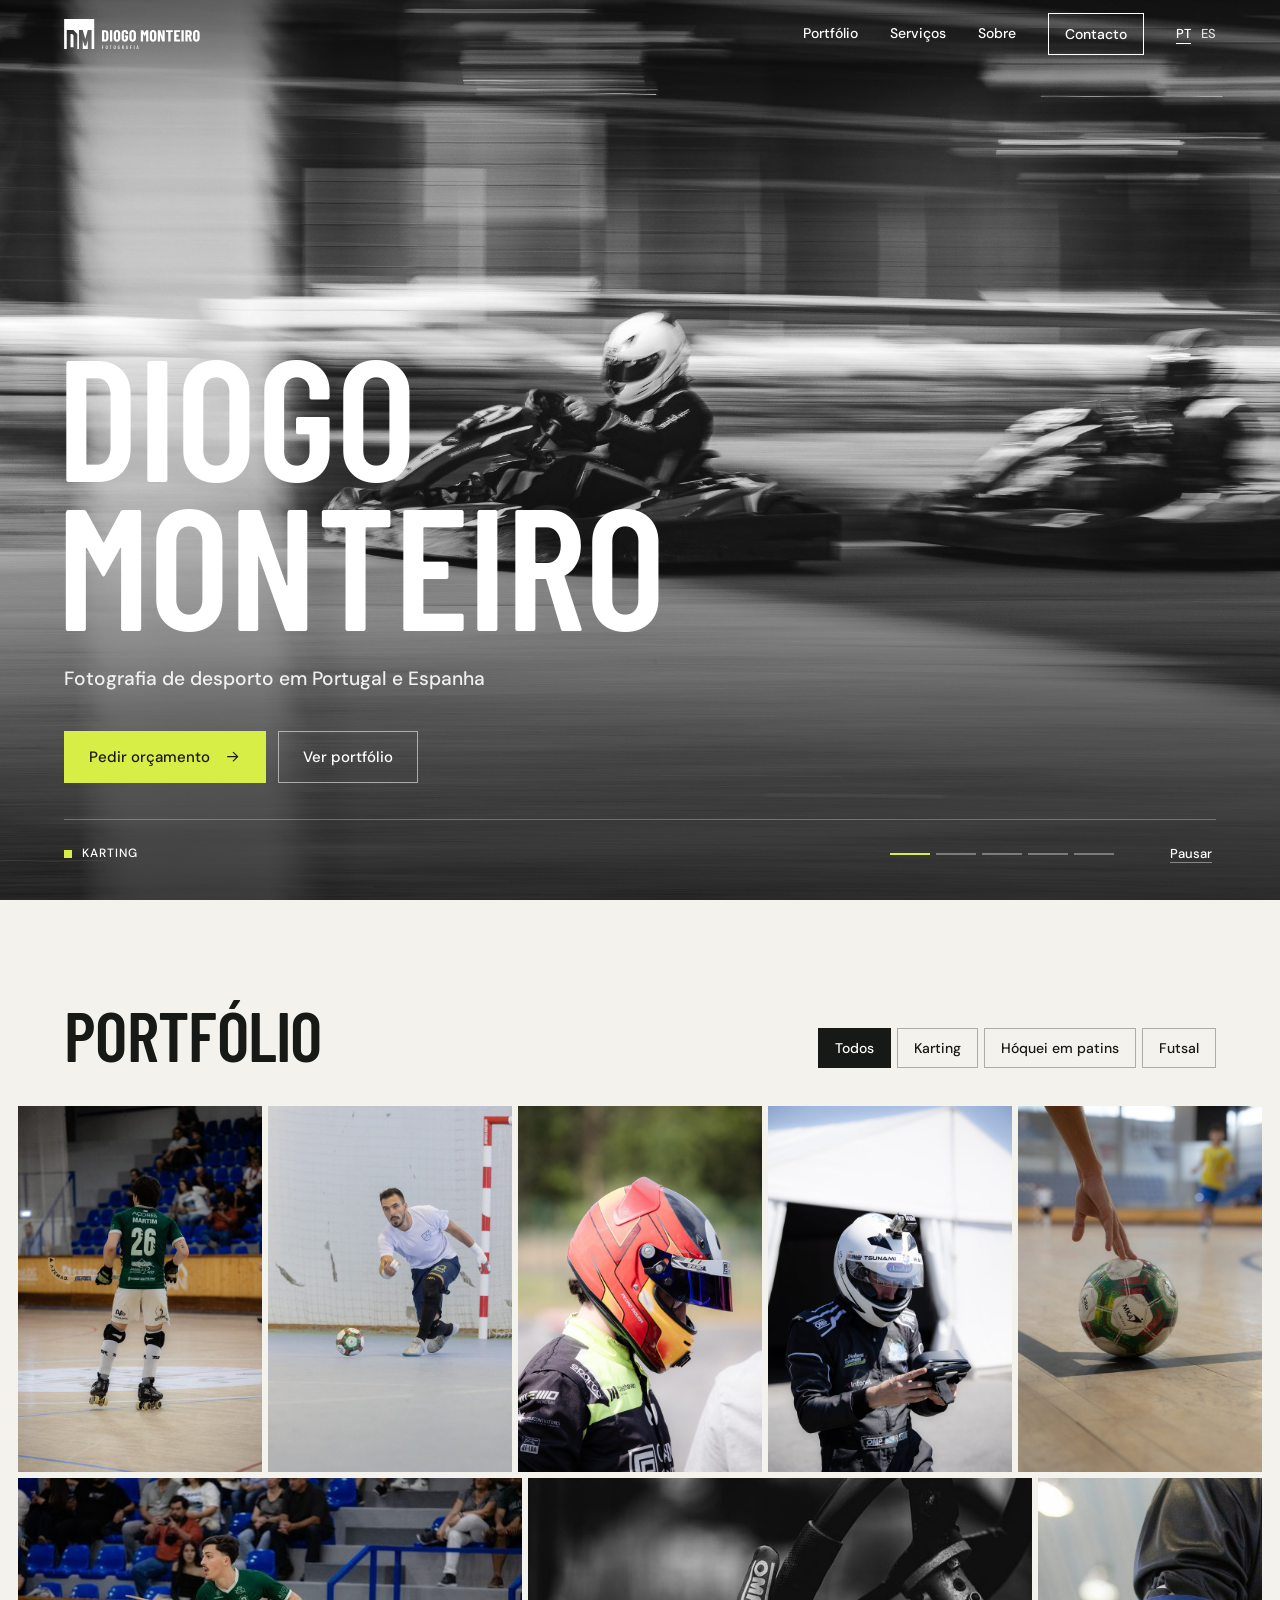
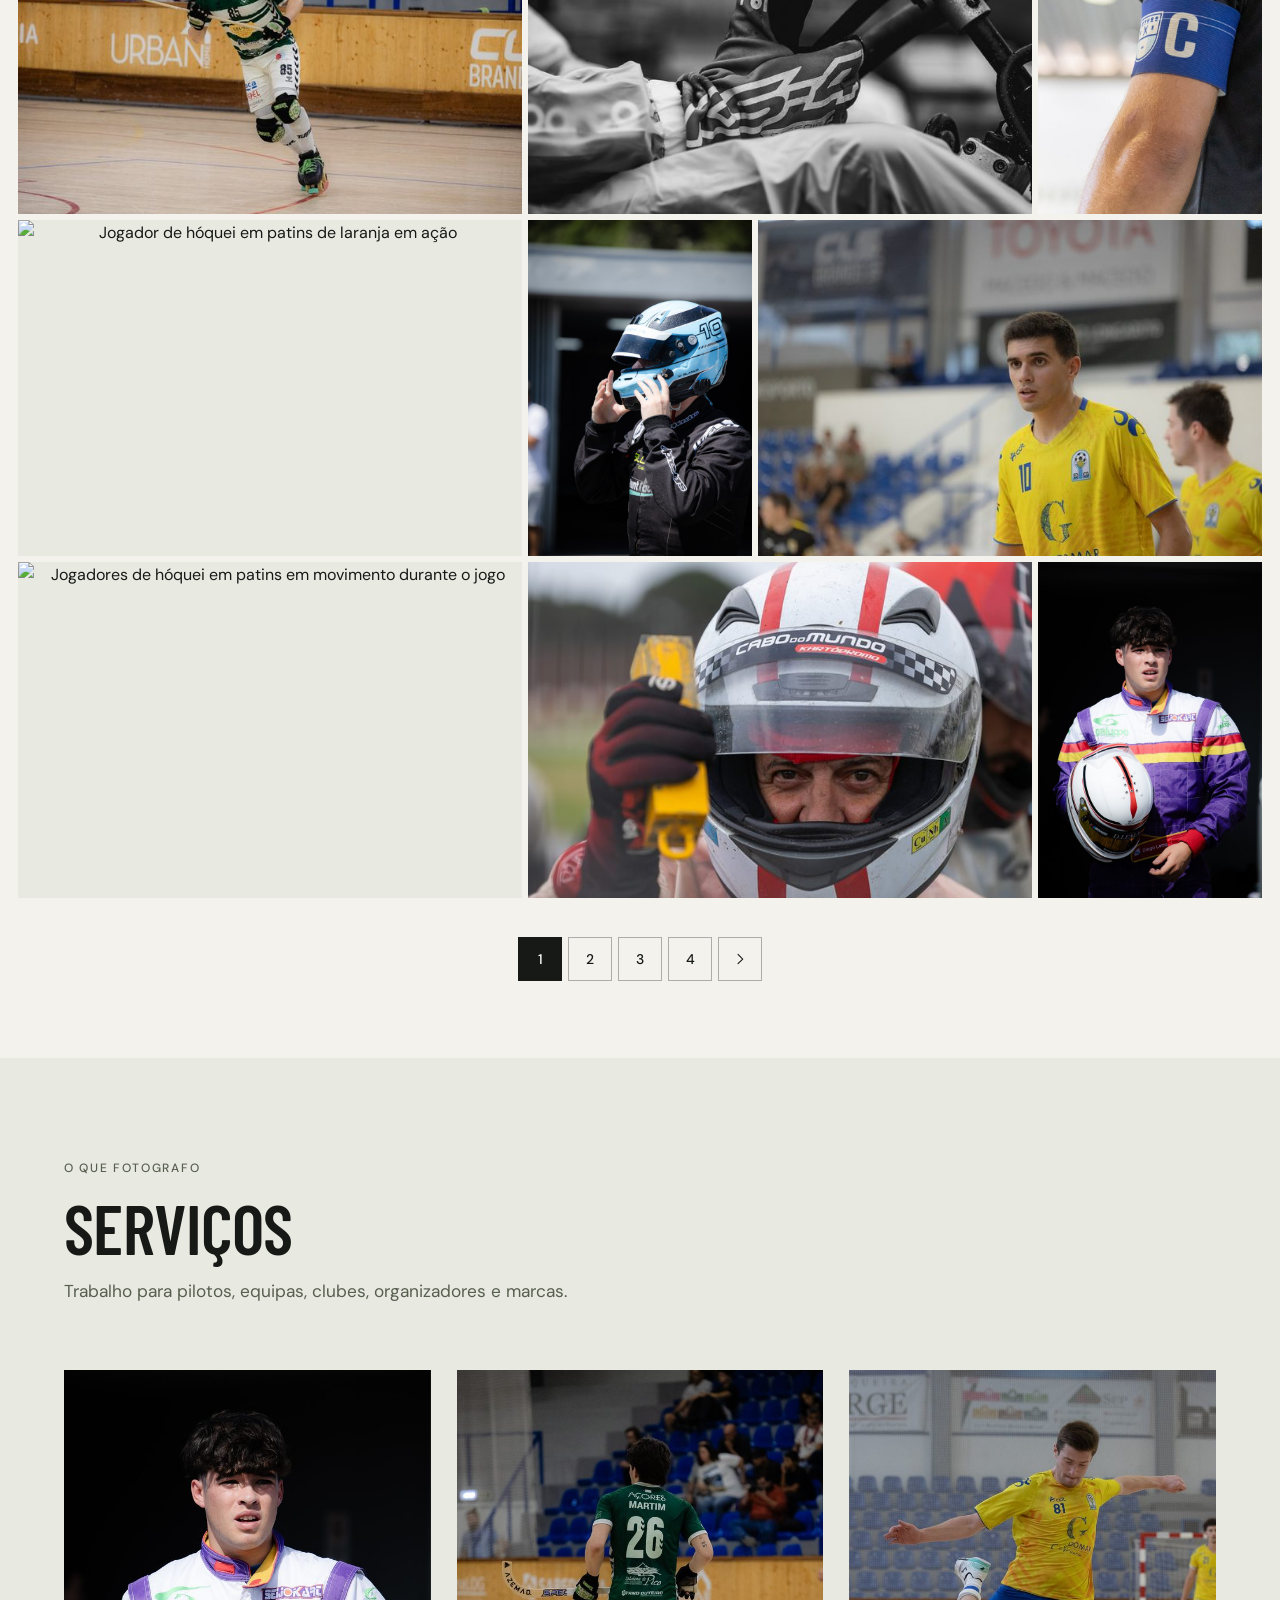
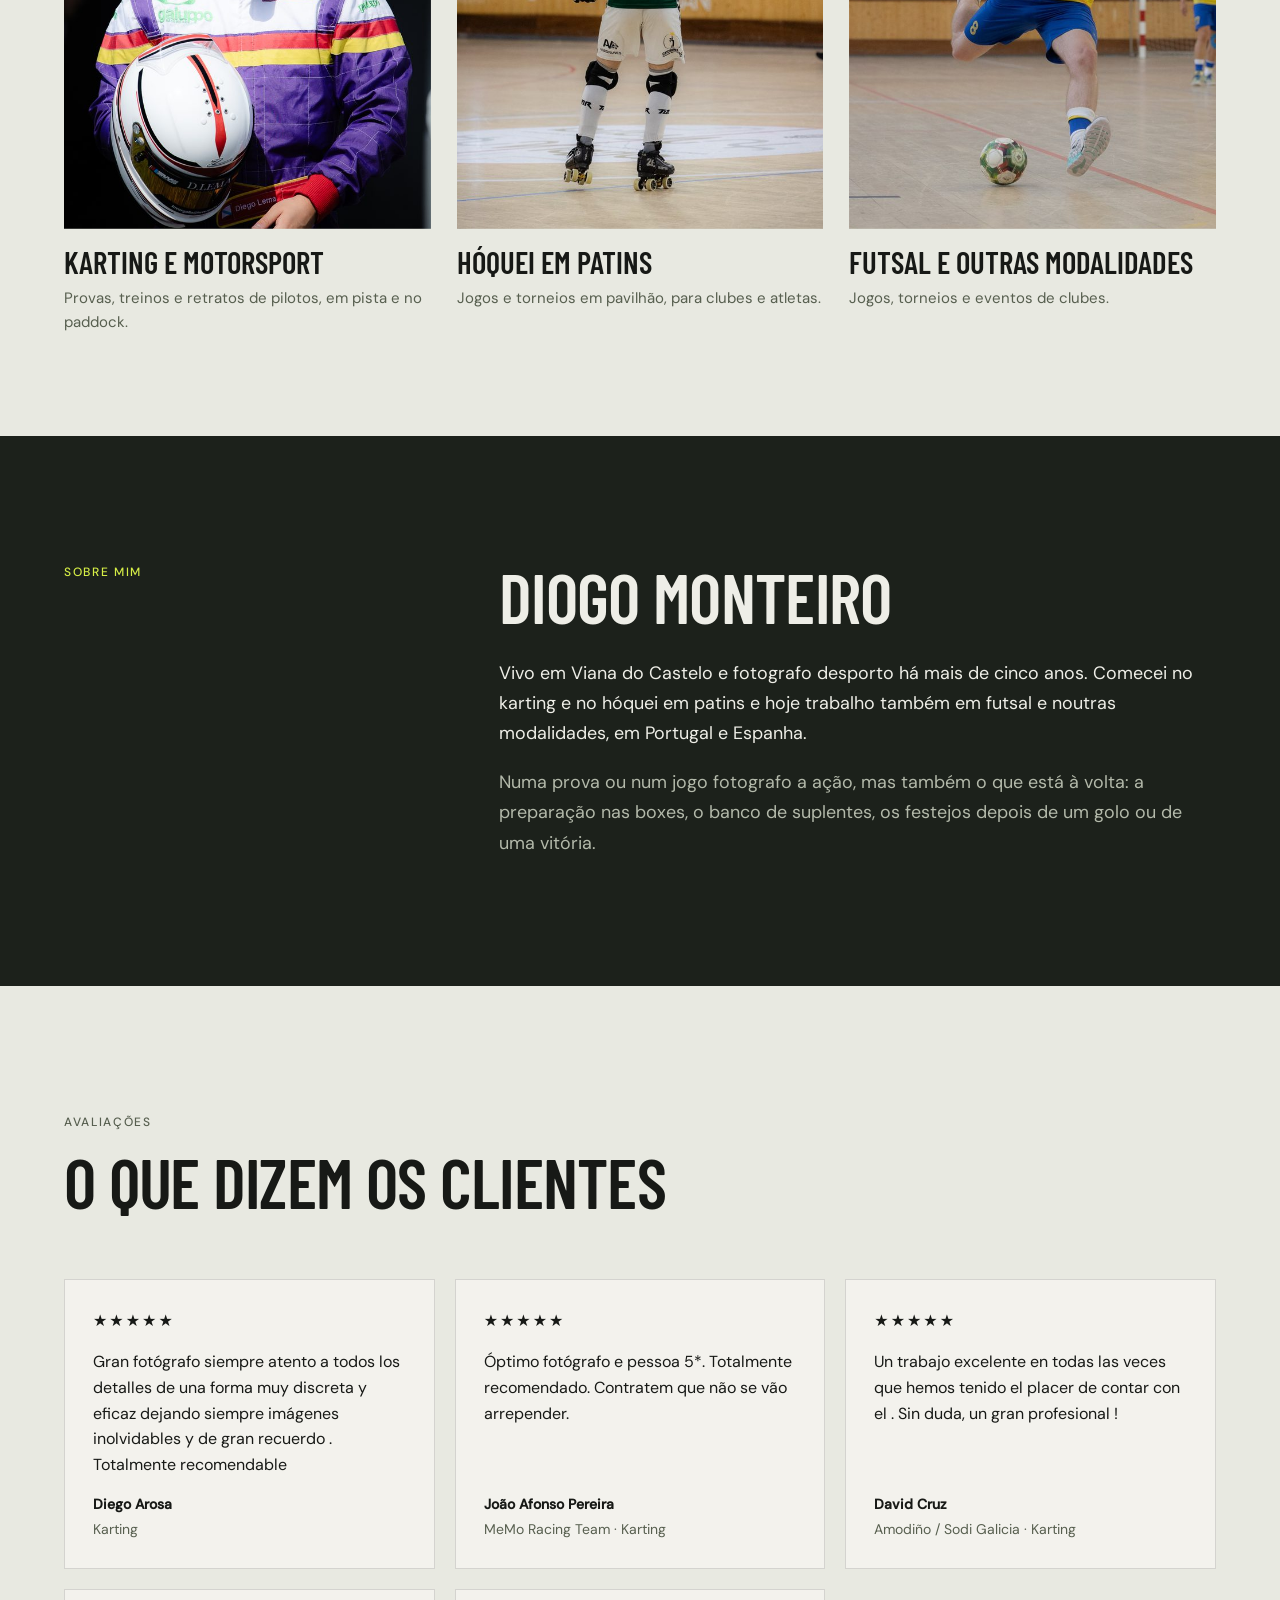
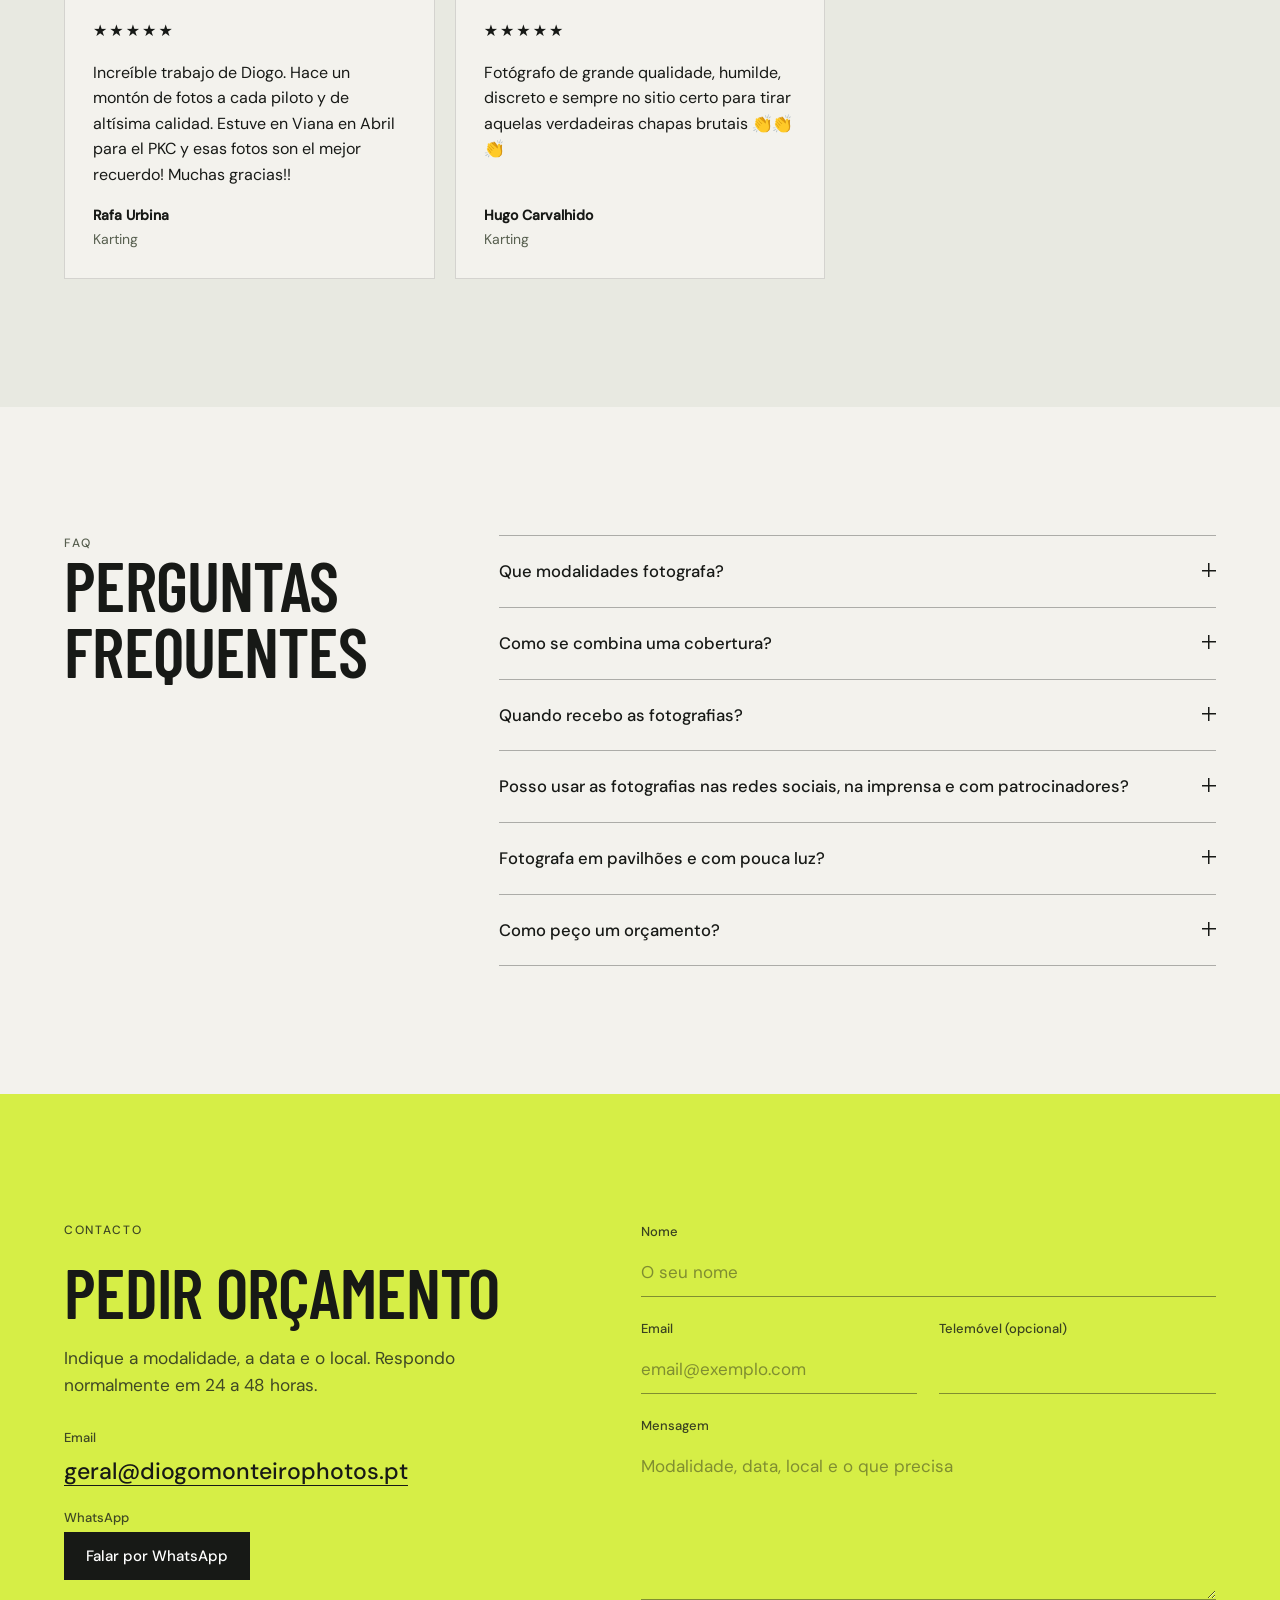
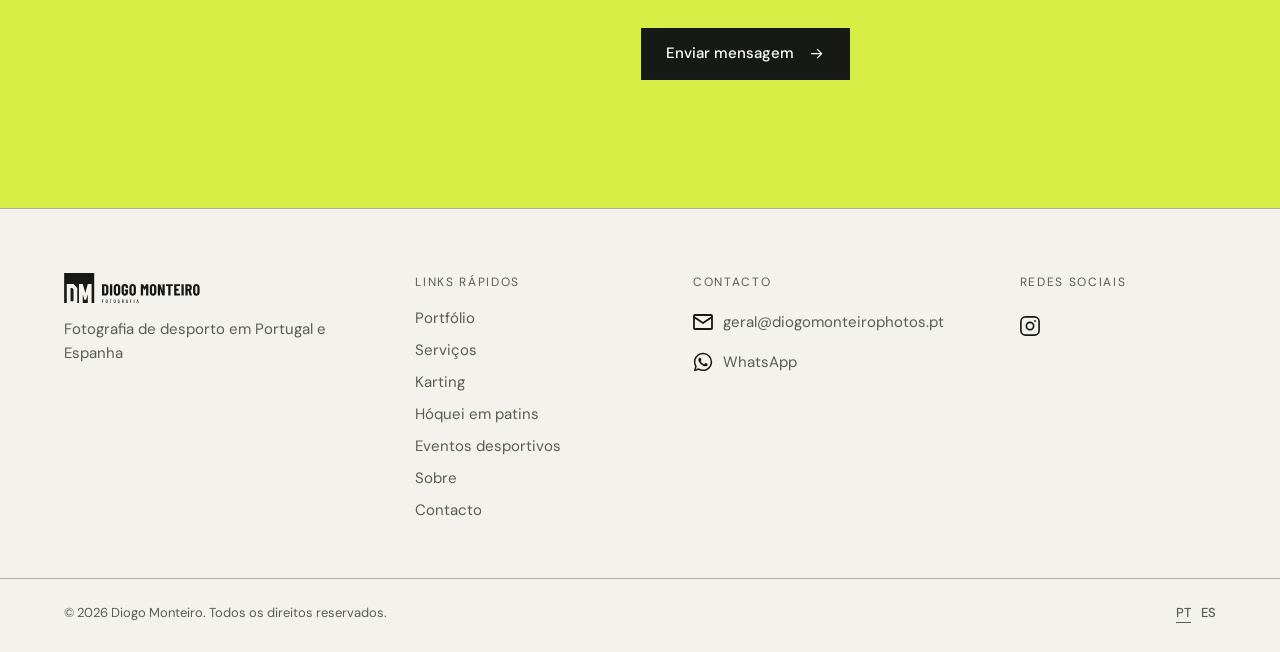
==== commit 9b7cf8ef: "Repor avaliação de Diego Arosa Co-Authored-By: Claude Opus 5.5 <noreply@anthropic.com> Claude-Sessio" ====
--- a/index.html
+++ b/index.html
@@ -296,6 +296,11 @@
     <div class="review-grid" id="review-grid">
       <figure class="review-card reveal">
         <p class="review-stars" role="img" aria-label="5 de 5 estrelas">★★★★★<span></span></p>
+        <blockquote><p>Gran fotógrafo siempre atento a todos los detalles de una forma muy discreta y eficaz dejando siempre imágenes inolvidables y de gran recuerdo . Totalmente recomendable</p></blockquote>
+        <figcaption><strong>Diego Arosa</strong><span>Karting</span></figcaption>
+      </figure>
+      <figure class="review-card reveal">
+        <p class="review-stars" role="img" aria-label="5 de 5 estrelas">★★★★★<span></span></p>
         <blockquote><p>Óptimo fotógrafo e pessoa 5*. Totalmente recomendado. Contratem que não se vão arrepender.</p></blockquote>
         <figcaption><strong>João Afonso Pereira</strong><span>MeMo Racing Team · Karting</span></figcaption>
       </figure>
@@ -303,6 +308,16 @@
         <p class="review-stars" role="img" aria-label="5 de 5 estrelas">★★★★★<span></span></p>
         <blockquote><p>Un trabajo excelente en todas las veces que hemos tenido el placer de contar con el . Sin duda, un gran profesional !</p></blockquote>
         <figcaption><strong>David Cruz</strong><span>Amodiño / Sodi Galicia · Karting</span></figcaption>
+      </figure>
+      <figure class="review-card reveal">
+        <p class="review-stars" role="img" aria-label="5 de 5 estrelas">★★★★★<span></span></p>
+        <blockquote><p>Increíble trabajo de Diogo. Hace un montón de fotos a cada piloto y de altísima calidad. Estuve en Viana en Abril para el PKC y esas fotos son el mejor recuerdo! Muchas gracias!!</p></blockquote>
+        <figcaption><strong>Rafa Urbina</strong><span>Karting</span></figcaption>
+      </figure>
+      <figure class="review-card reveal">
+        <p class="review-stars" role="img" aria-label="5 de 5 estrelas">★★★★★<span></span></p>
+        <blockquote><p>Fotógrafo de grande qualidade, humilde, discreto e sempre no sitio certo para tirar aquelas verdadeiras chapas brutais 👏👏👏</p></blockquote>
+        <figcaption><strong>Hugo Carvalhido</strong><span>Karting</span></figcaption>
       </figure>
     </div>
   </div>
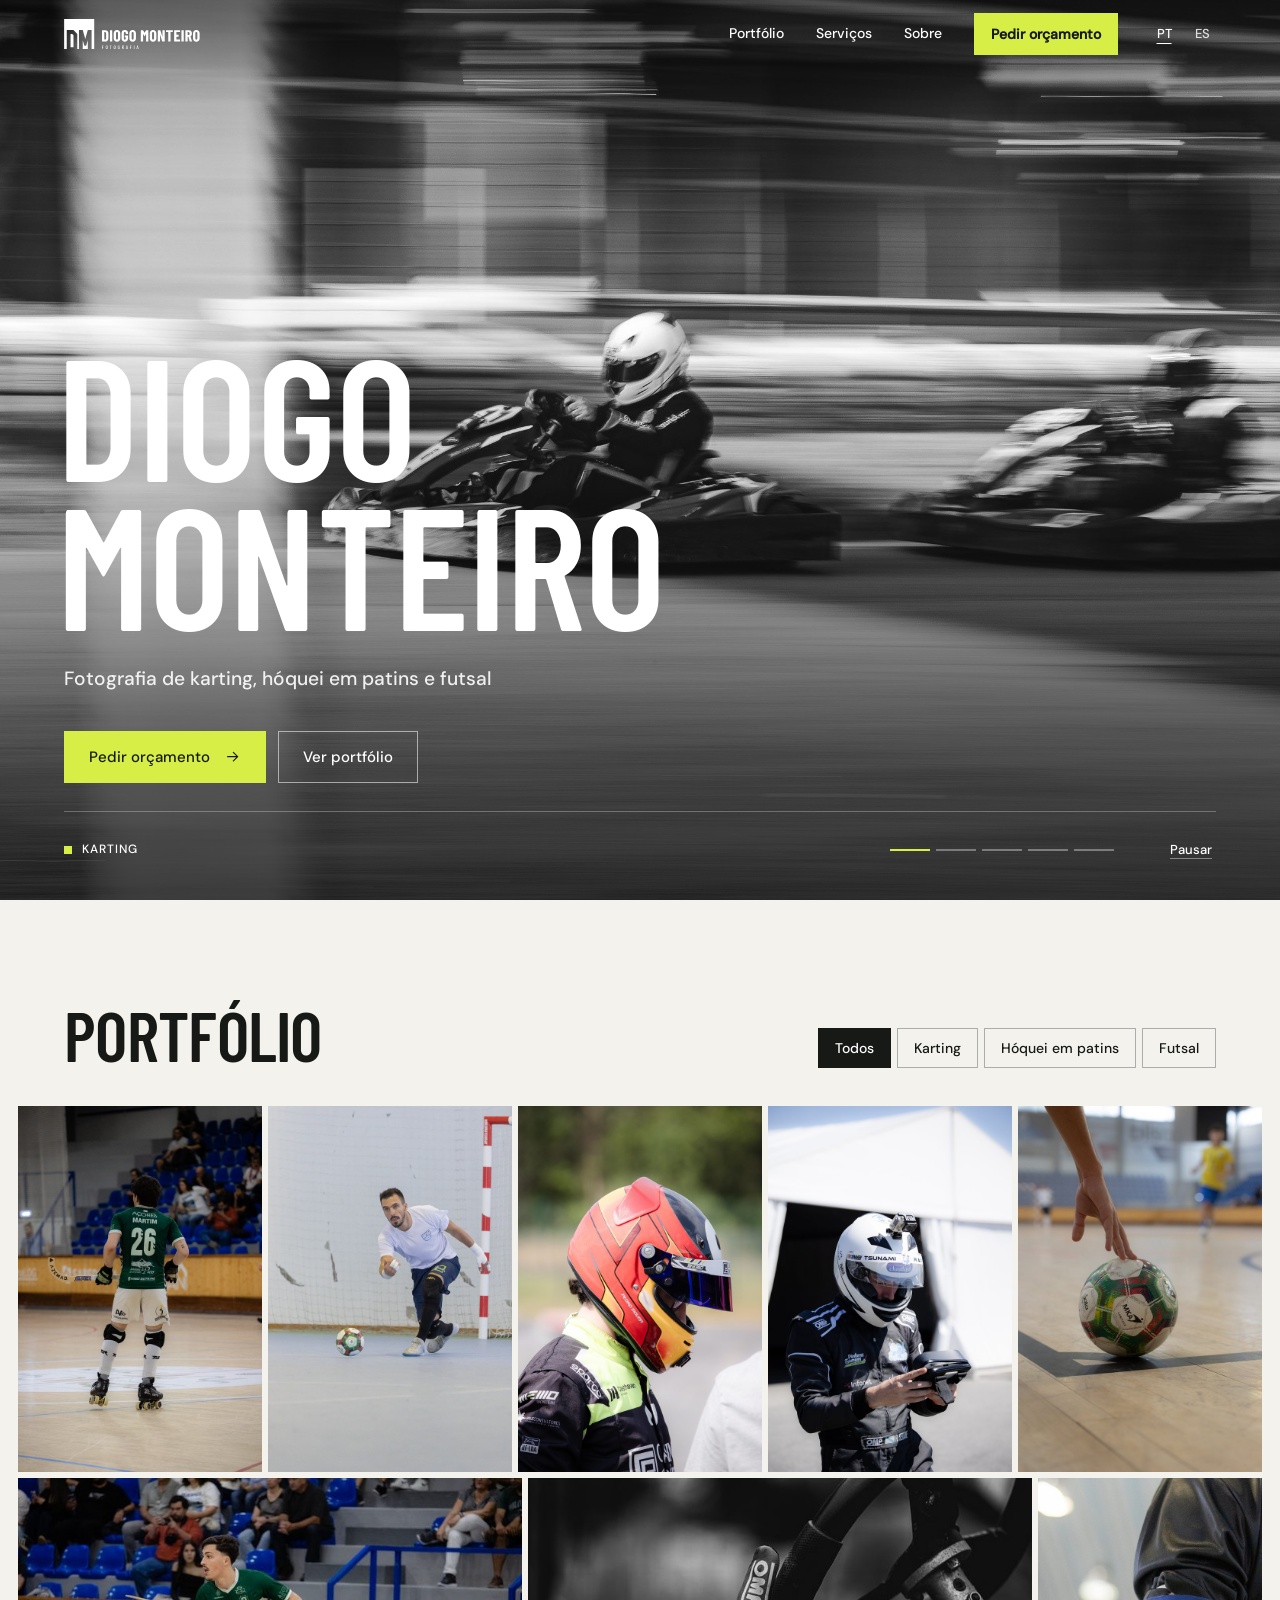
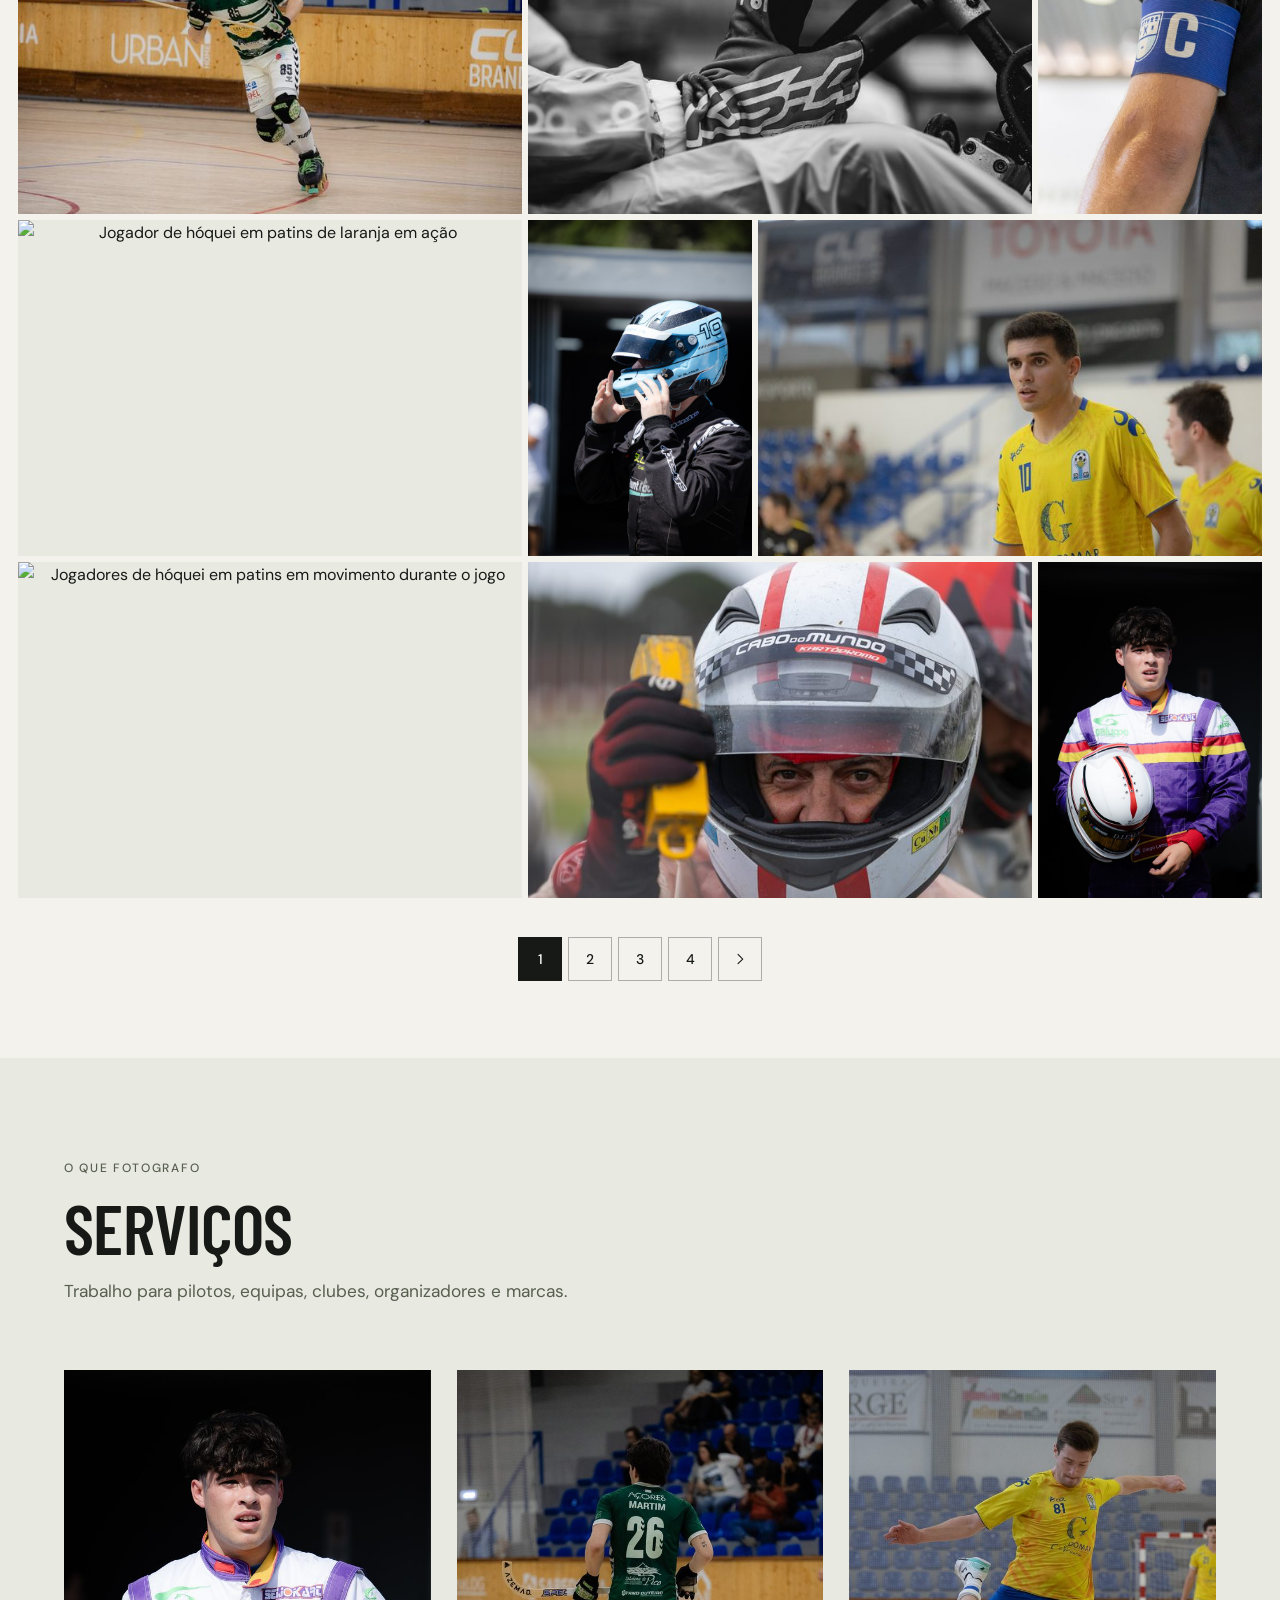
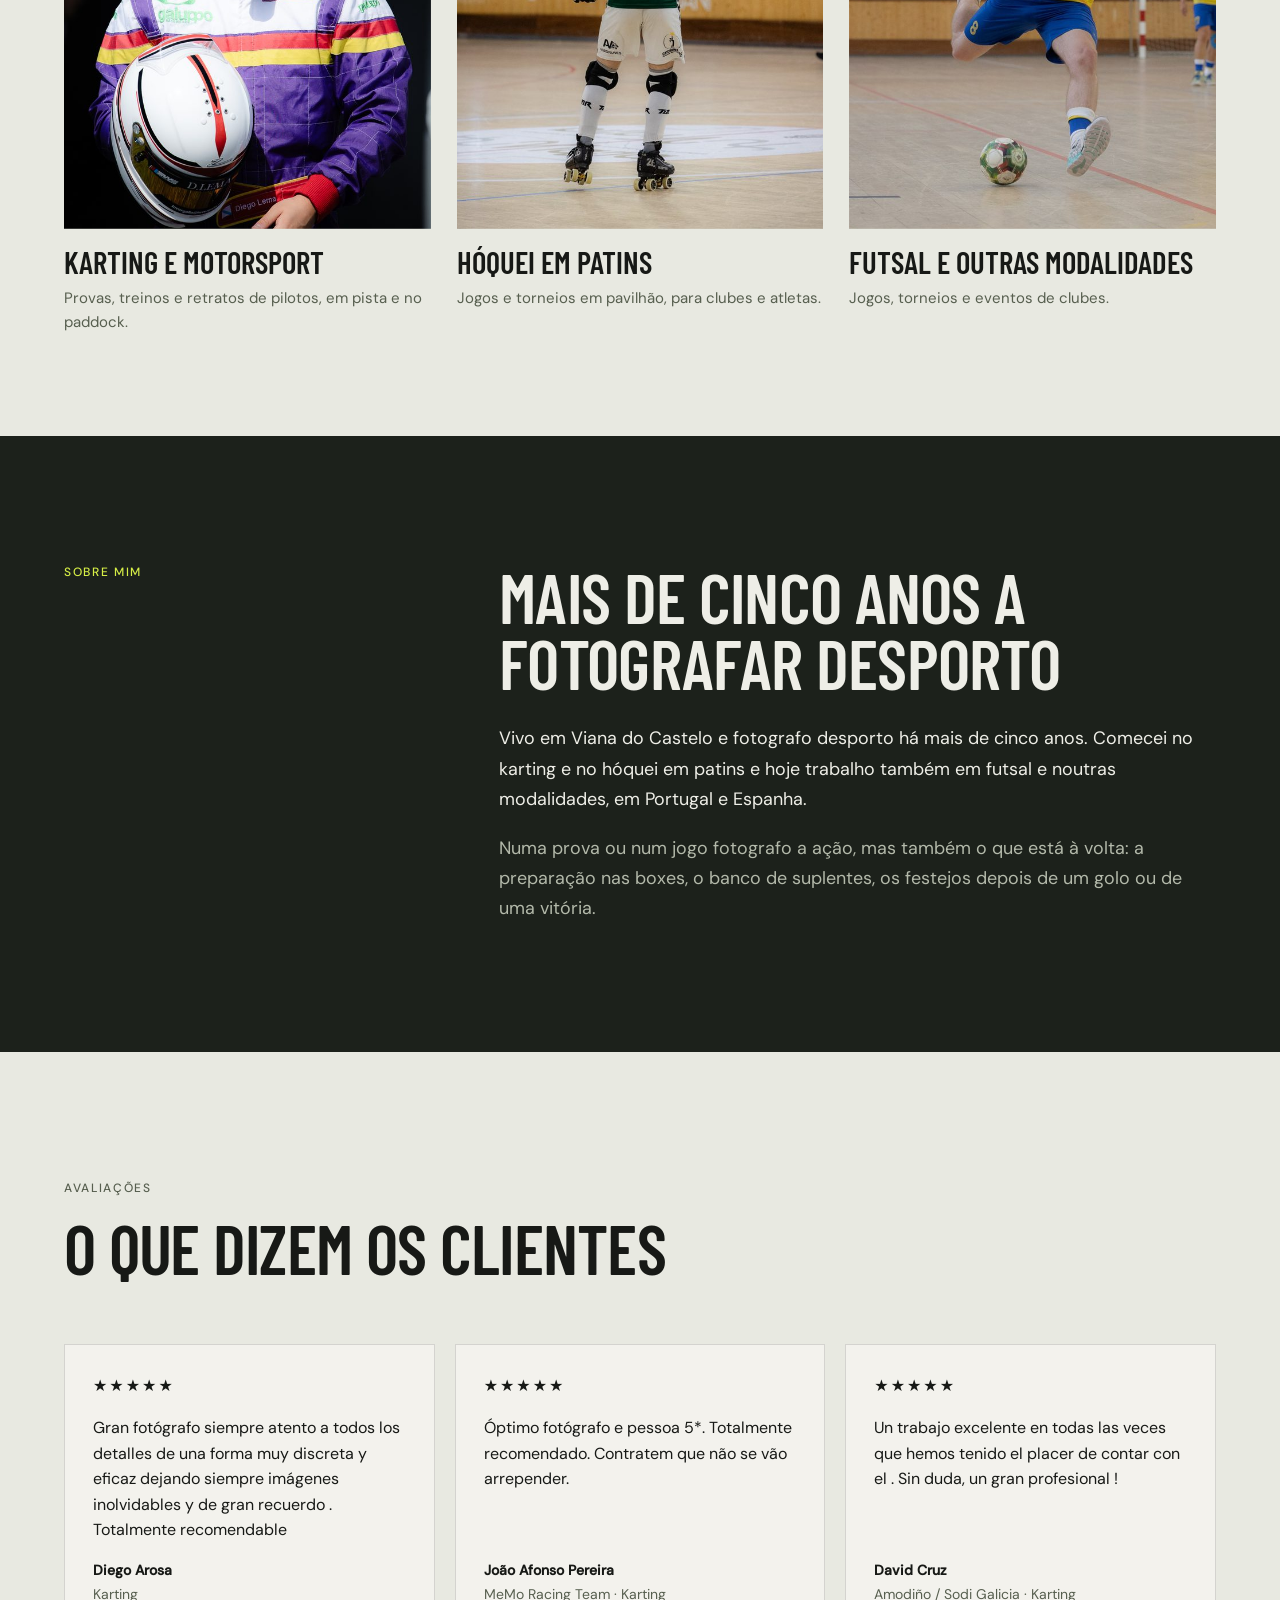
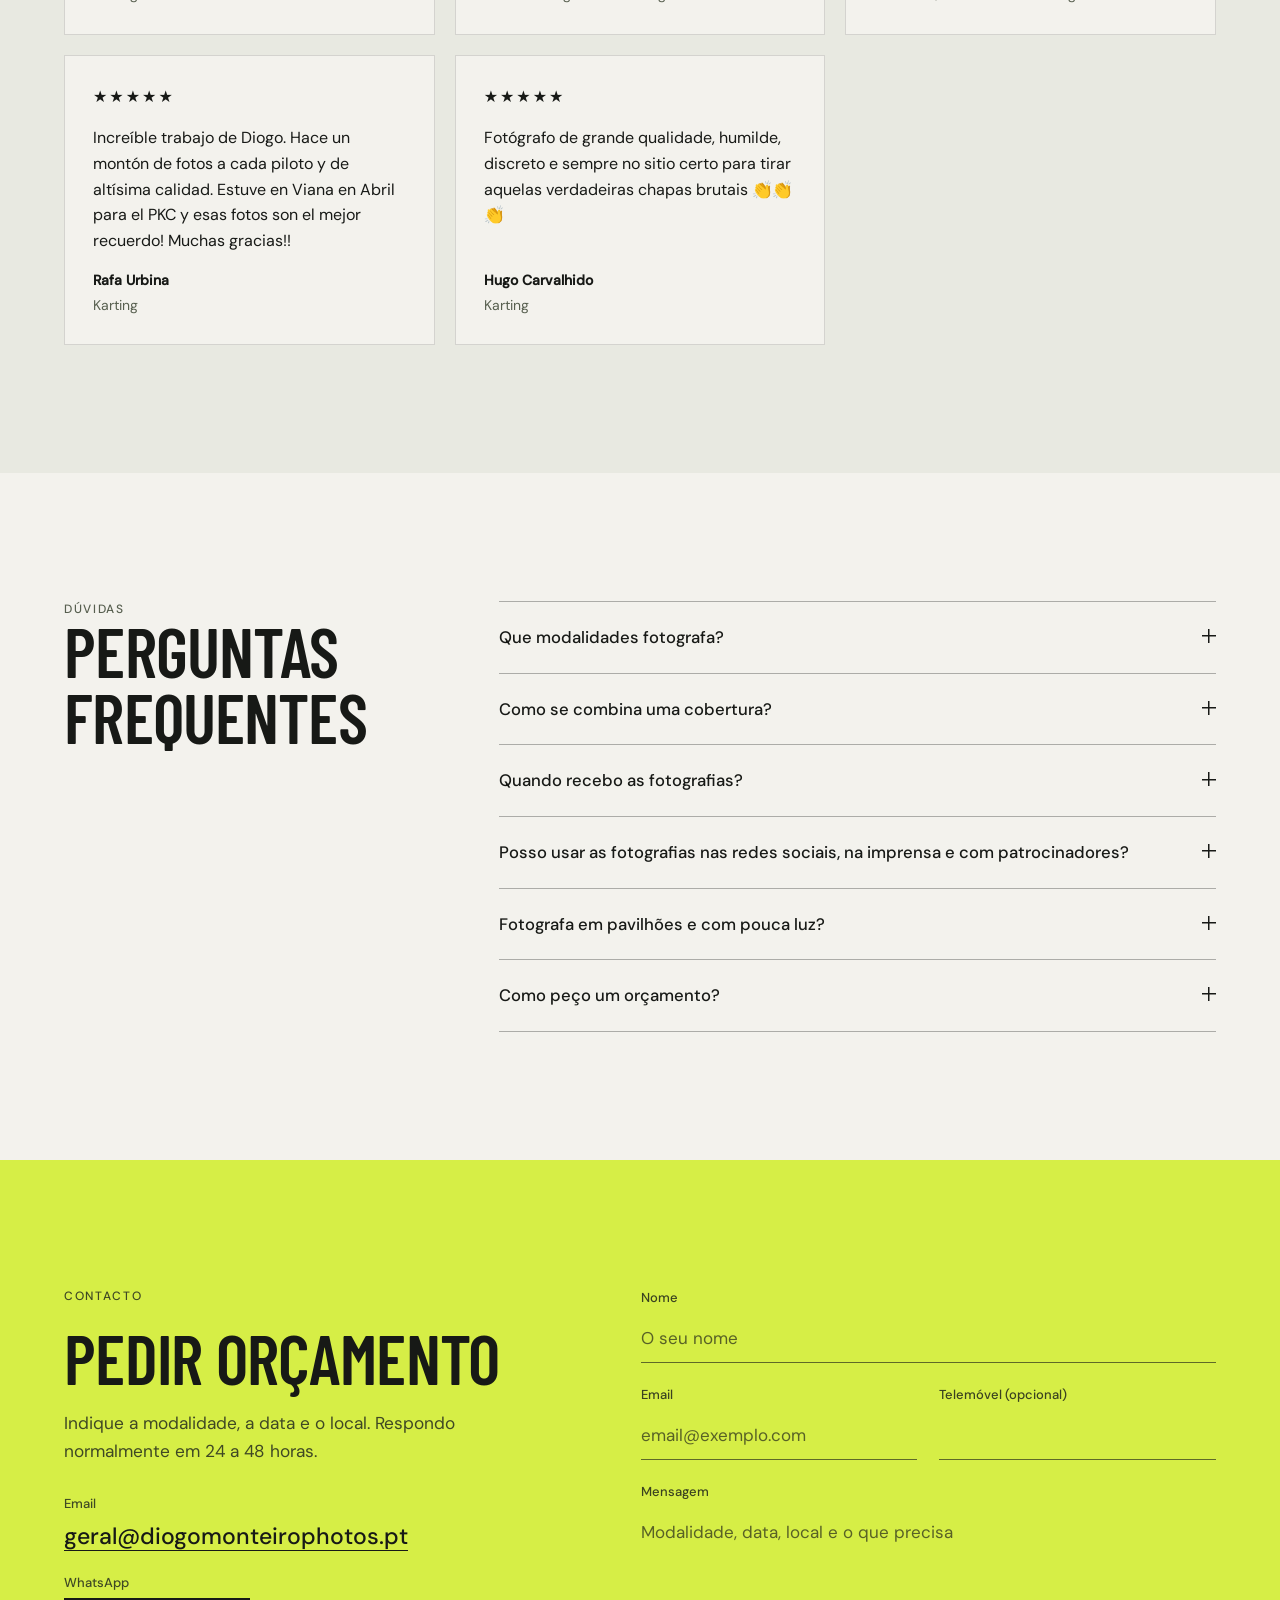
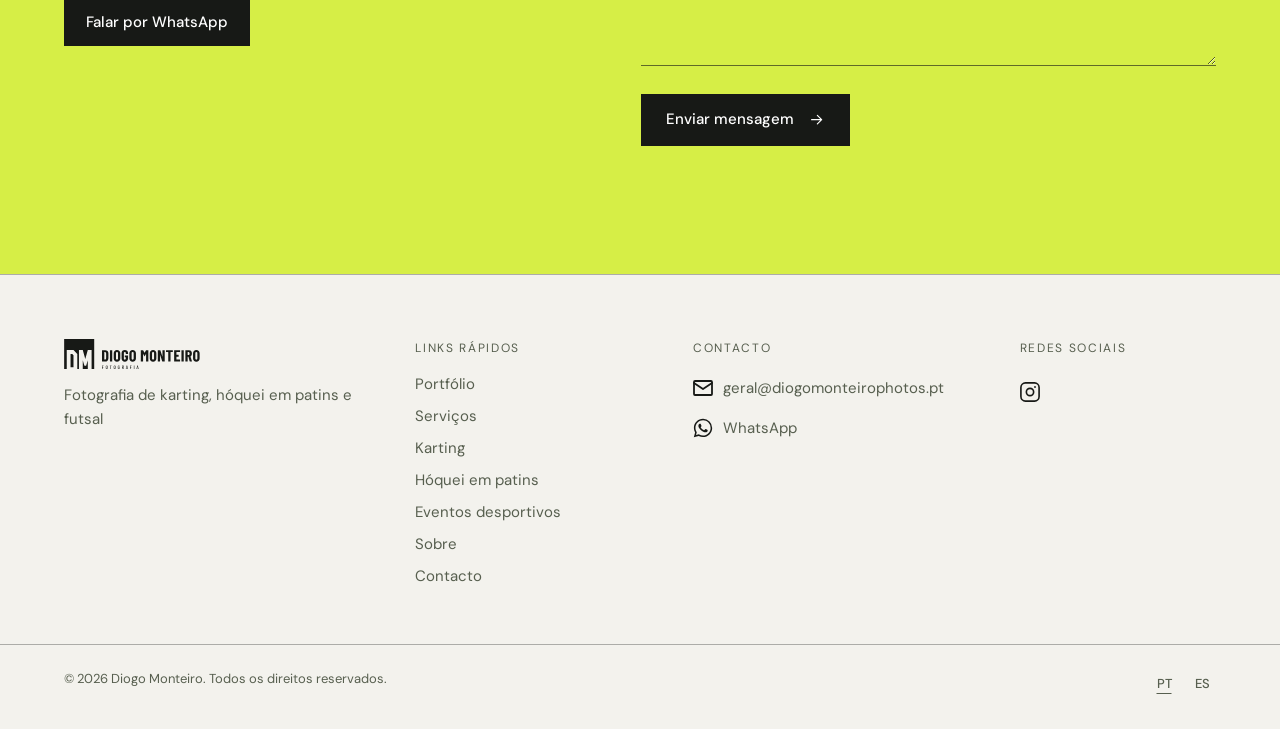
==== commit e519d74d: "Melhorias da revisão de design: botão do menu, frase do destaque, Sobre mim, avaliações em deslize n" ====
--- a/index.html
+++ b/index.html
@@ -180,7 +180,7 @@
   <link rel="preload" href="assets/fonts/barlow-condensed-latin-600-normal.woff2" as="font" type="font/woff2" crossorigin />
   <link rel="preload" href="assets/fonts/dm-sans-latin-400-normal.woff2" as="font" type="font/woff2" crossorigin />
   <link rel="preload" as="image" href="media/portfolio/karting-2h-318.jpg" fetchpriority="high" />
-  <link rel="stylesheet" href="assets/site.css?v=e0591f244e" />
+  <link rel="stylesheet" href="assets/site.css?v=fedfd7c808" />
   <link rel="icon" type="image/svg+xml" href="favicon.svg" />
 </head>
 <body class="home" data-lang="pt">
@@ -212,7 +212,7 @@
 <header class="site-header is-over-hero" id="site-header">
   <a class="brand" id="header-name" href="#hero"><span class="brand-logo" aria-hidden="true"></span><span class="visually-hidden">Diogo Monteiro</span></a>
   <nav class="desktop-nav" aria-label="Navegação principal">
-    <a href="#gallery-section">Portfólio</a><a href="#servicos-fotografia">Serviços</a><a href="#about-contact-section">Sobre</a><a href="#contact-section" data-contact-intent="header" class="nav-cta">Contacto</a>
+    <a href="#gallery-section">Portfólio</a><a href="#servicos-fotografia">Serviços</a><a href="#about-contact-section">Sobre</a><a href="#contact-section" data-contact-intent="header" class="nav-cta">Pedir orçamento</a>
     <span class="language-switch"><span aria-current="page">PT</span><a href="es.html" lang="es" hreflang="es" aria-label="Español">ES</a></span>
   </nav>
   <button class="icon-btn menu-btn" id="menu-btn" type="button" aria-label="Abrir menu" aria-expanded="false" aria-controls="nav-overlay"><svg class="icon" viewBox="0 0 24 24" aria-hidden="true"><path d="M4 8h16M4 16h16"/></svg></button>
@@ -226,7 +226,7 @@
   <div class="hero-shade"></div>
   <div class="hero-content">
     <h1 class="hero-title"><span class="line"><span>Diogo</span></span><span class="line"><span>Monteiro</span></span></h1>
-    <p class="hero-tagline" id="hero-tagline" data-tagline>Fotografia de desporto em Portugal e Espanha</p>
+    <p class="hero-tagline" id="hero-tagline" data-tagline>Fotografia de karting, hóquei em patins e futsal</p>
     <div class="hero-actions">
       <a class="button button-lime" href="#contact-section" data-contact-intent="hero">Pedir orçamento <svg class="icon" viewBox="0 0 24 24" aria-hidden="true"><path d="M5 12h14M13 6l6 6-6 6"/></svg></a>
       <a class="button button-ghost" href="#gallery-section">Ver portfólio</a>
@@ -263,15 +263,15 @@
     <div class="service-grid">
         <article class="service-card reveal">
           <span class="service-media"><img data-service="karting" src="media/portfolio/karting-sodi-galicia-186-1280.jpg" srcset="media/portfolio/karting-sodi-galicia-186-640.jpg 640w, media/portfolio/karting-sodi-galicia-186-1280.jpg 1280w, media/portfolio/karting-sodi-galicia-186.jpg 1365w" sizes="(max-width: 640px) 100vw, 33vw" alt="Piloto de fato roxo com o capacete debaixo do braço" loading="lazy" decoding="async" style="object-position:50% 35%"></span>
-          <span class="service-text"><strong>Karting e motorsport</strong><span>Provas, treinos e retratos de pilotos, em pista e no paddock.</span></span>
+          <div class="service-text"><h3 class="service-name">Karting e motorsport</h3><p>Provas, treinos e retratos de pilotos, em pista e no paddock.</p></div>
         </article>
         <article class="service-card reveal">
           <span class="service-media"><img data-service="hoquei" src="media/portfolio/1791799596980-hoquei-fotografia-de-hoquei-em-patins-por-diogo-monteir.jpg" srcset="media/portfolio/1791799596980-hoquei-fotografia-de-hoquei-em-patins-por-diogo-monteir-640.jpg 640w, media/portfolio/1791799596980-hoquei-fotografia-de-hoquei-em-patins-por-diogo-monteir.jpg 1200w" sizes="(max-width: 640px) 100vw, 33vw" alt="Jogador de hóquei em patins de verde, número 26, de costas" loading="lazy" decoding="async" style="object-position:50% 40%"></span>
-          <span class="service-text"><strong>Hóquei em patins</strong><span>Jogos e torneios em pavilhão, para clubes e atletas.</span></span>
+          <div class="service-text"><h3 class="service-name">Hóquei em patins</h3><p>Jogos e torneios em pavilhão, para clubes e atletas.</p></div>
         </article>
         <article class="service-card reveal">
           <span class="service-media"><img data-service="futsal" src="media/portfolio/1791799928007-futsal-fotografia-de-futsal-por-diogo-monteiro.jpg" srcset="media/portfolio/1791799928007-futsal-fotografia-de-futsal-por-diogo-monteiro-640.jpg 640w, media/portfolio/1791799928007-futsal-fotografia-de-futsal-por-diogo-monteiro.jpg 1200w" sizes="(max-width: 640px) 100vw, 33vw" alt="Jogador de futsal de amarelo a rematar" loading="lazy" decoding="async" style="object-position:50% 45%"></span>
-          <span class="service-text"><strong>Futsal e outras modalidades</strong><span>Jogos, torneios e eventos de clubes.</span></span>
+          <div class="service-text"><h3 class="service-name">Futsal e outras modalidades</h3><p>Jogos, torneios e eventos de clubes.</p></div>
         </article>
     </div>
   </div>
@@ -281,7 +281,7 @@
   <div class="wrap two-col">
     <p class="eyebrow reveal">Sobre mim</p>
     <div class="reveal">
-      <h2 class="section-title" id="about-title">Diogo Monteiro</h2>
+      <h2 class="section-title" id="about-title">Mais de cinco anos a fotografar desporto</h2>
       <div class="about-text"><p>Vivo em Viana do Castelo e fotografo desporto há mais de cinco anos. Comecei no karting e no hóquei em patins e hoje trabalho também em futsal e noutras modalidades, em Portugal e Espanha.</p><p>Numa prova ou num jogo fotografo a ação, mas também o que está à volta: a preparação nas boxes, o banco de suplentes, os festejos depois de um golo ou de uma vitória.</p></div>
     </div>
   </div>
@@ -326,7 +326,7 @@
 <section id="perguntas-frequentes" class="band" aria-labelledby="faq-title">
   <div class="wrap two-col">
     <div class="reveal">
-      <p class="eyebrow">FAQ</p>
+      <p class="eyebrow">Dúvidas</p>
       <h2 class="section-title" id="faq-title">Perguntas frequentes</h2>
     </div>
     <div class="faq-list">
@@ -395,7 +395,7 @@
   <div class="wrap footer-grid">
     <div>
       <p class="brand"><span class="brand-logo" aria-hidden="true"></span><span class="visually-hidden">Diogo Monteiro</span></p>
-      <p class="footer-note" data-tagline>Fotografia de desporto em Portugal e Espanha</p>
+      <p class="footer-note" data-tagline>Fotografia de karting, hóquei em patins e futsal</p>
     </div>
     <nav aria-label="Links rápidos"><p class="footer-title">Links rápidos</p><a href="#gallery-section">Portfólio</a><a href="#servicos-fotografia">Serviços</a><a href="fotografo-karting-portugal.html">Karting</a><a href="fotografia-hoquei-patins.html">Hóquei em patins</a><a href="fotografo-eventos-desportivos.html">Eventos desportivos</a><a href="#about-contact-section">Sobre</a><a href="#contact-section">Contacto</a></nav>
     <div><p class="footer-title">Contacto</p><a class="footer-contact" href="mailto:geral@diogomonteirophotos.pt"><svg class="icon" viewBox="2 2 20 20" aria-hidden="true"><rect x="3" y="5" width="18" height="14" rx="1"/><path d="m3 7 9 6 9-6"/></svg>geral@diogomonteirophotos.pt</a><a class="footer-contact" href="#contact-section" data-whatsapp data-wa="NDE2MjMzNTM5MTUz" data-wa-text="Ol%C3%A1%20Diogo%2C%20gostaria%20de%20pedir%20um%20or%C3%A7amento." target="_blank" rel="noopener"><svg class="icon brand-icon" fill="currentColor" aria-hidden="true" focusable="false" role="img" viewBox="-1 -1 26 26" xmlns="http://www.w3.org/2000/svg"><path d="M17.472 14.382c-.297-.149-1.758-.867-2.03-.967-.273-.099-.471-.148-.67.15-.197.297-.767.966-.94 1.164-.173.199-.347.223-.644.075-.297-.15-1.255-.463-2.39-1.475-.883-.788-1.48-1.761-1.653-2.059-.173-.297-.018-.458.13-.606.134-.133.298-.347.446-.52.149-.174.198-.298.298-.497.099-.198.05-.371-.025-.52-.075-.149-.669-1.612-.916-2.207-.242-.579-.487-.5-.669-.51-.173-.008-.371-.01-.57-.01-.198 0-.52.074-.792.372-.272.297-1.04 1.016-1.04 2.479 0 1.462 1.065 2.875 1.213 3.074.149.198 2.096 3.2 5.077 4.487.709.306 1.262.489 1.694.625.712.227 1.36.195 1.871.118.571-.085 1.758-.719 2.006-1.413.248-.694.248-1.289.173-1.413-.074-.124-.272-.198-.57-.347m-5.421 7.403h-.004a9.87 9.87 0 01-5.031-1.378l-.361-.214-3.741.982.998-3.648-.235-.374a9.86 9.86 0 01-1.51-5.26c.001-5.45 4.436-9.884 9.888-9.884 2.64 0 5.122 1.03 6.988 2.898a9.825 9.825 0 012.893 6.994c-.003 5.45-4.437 9.884-9.885 9.884m8.413-18.297A11.815 11.815 0 0012.05 0C5.495 0 .16 5.335.157 11.892c0 2.096.547 4.142 1.588 5.945L.057 24l6.305-1.654a11.882 11.882 0 005.683 1.448h.005c6.554 0 11.89-5.335 11.893-11.893a11.821 11.821 0 00-3.48-8.413Z"/></svg>WhatsApp</a></div>
@@ -404,7 +404,7 @@
   <div class="wrap footer-bottom"><span>© 2026 Diogo Monteiro. Todos os direitos reservados.</span><span class="language-switch"><span aria-current="page">PT</span><a href="es.html" lang="es" hreflang="es" aria-label="Español">ES</a></span></div>
 </footer>
 
-<script id="site-data" type="application/json">{"lang": "pt", "labels": {"motorsport": "Karting", "hoquei": "Hóquei em patins", "futebol": "Futebol", "futsal": "Futsal", "volei": "Voleibol", "basquetebol": "Basquetebol", "atletismo": "Atletismo", "outros": "Outras modalidades"}, "static": [{"src": "media/portfolio/karting-redline-481.jpg", "cat": "motorsport", "alt": "Piloto de fato vermelho com o capacete na mão", "w": 1365, "h": 2048, "v": [640, 1280]}, {"src": "https://res.cloudinary.com/dejrcqzgb/image/upload/q_auto:best/f_auto/w_1200/v1781263937/juventude-106_eenfvr.jpg", "cat": "hoquei", "alt": "Jogadores de equipamento laranja durante um jogo de hóquei em patins", "w": 1365, "h": 2048}, {"src": "media/portfolio/karting-regional-cup-2517.jpg", "cat": "motorsport", "alt": "Piloto com a placa de classificação no Kartódromo de Viana", "w": 2160, "h": 1440, "v": [640, 1280]}, {"src": "media/portfolio/karting-cmc-825.jpg", "cat": "motorsport", "alt": "Piloto a colocar o capacete branco", "w": 1365, "h": 2048, "v": [640, 1280]}, {"src": "https://res.cloudinary.com/dejrcqzgb/image/upload/q_auto:best/f_auto/w_1200/v1781263941/juventude-108_irroow.jpg", "cat": "hoquei", "alt": "Jogador de hóquei em patins de laranja a conduzir a bola", "w": 1365, "h": 2048}, {"src": "media/portfolio/karting-tkv-10.jpg", "cat": "motorsport", "alt": "Piloto de capacete verde e laranja, de perfil", "w": 1365, "h": 2048, "v": [640, 1280]}, {"src": "media/portfolio/karting-pkc2-2725.jpg", "cat": "motorsport", "alt": "Karts em pista, vistos de frente", "w": 2048, "h": 1365, "v": [640, 1280]}, {"src": "https://res.cloudinary.com/dejrcqzgb/image/upload/q_auto:best/f_auto/w_1200/v1781263948/juventude-142_sfrka5.jpg", "cat": "hoquei", "alt": "Jogador de hóquei em patins de laranja em ação", "w": 2048, "h": 1365}, {"src": "media/portfolio/karting-sodi-galicia-186.jpg", "cat": "motorsport", "alt": "Piloto de fato roxo com o capacete debaixo do braço", "w": 1365, "h": 2048, "v": [640, 1280]}, {"src": "media/portfolio/karting-sodi-galicia-563.jpg", "cat": "motorsport", "alt": "Piloto de capacete branco e fato roxo, de perfil", "w": 1365, "h": 2048, "v": [640, 1280]}, {"src": "https://res.cloudinary.com/dejrcqzgb/image/upload/q_auto:best/f_auto/w_1200/v1781263968/juventude-192_irdyb8.jpg", "cat": "hoquei", "alt": "Jogador de hóquei em patins junto à bancada", "w": 2048, "h": 1365}, {"src": "media/portfolio/karting-tkv-182.jpg", "cat": "motorsport", "alt": "Piloto de capacete verde a ajustar a viseira", "w": 1365, "h": 2048, "v": [640, 1280]}, {"src": "media/portfolio/karting-cmc-1247.jpg", "cat": "motorsport", "alt": "Mãos do piloto no volante, a preto e branco", "w": 2160, "h": 1440, "v": [640, 1280]}, {"src": "https://res.cloudinary.com/dejrcqzgb/image/upload/q_auto:best/f_auto/w_1200/v1781263991/juventude-258_tancoq.jpg", "cat": "hoquei", "alt": "Jogadores de hóquei em patins em movimento durante o jogo", "w": 2048, "h": 1365}, {"src": "media/portfolio/karting-pkc-1936.jpg", "cat": "motorsport", "alt": "Piloto de capacete vermelho e amarelo sentado no kart", "w": 1365, "h": 2048, "v": [640, 1280]}, {"src": "media/portfolio/karting-2h-325.jpg", "cat": "motorsport", "alt": "Kart em velocidade, com fundo arrastado", "w": 2160, "h": 1440, "v": [640, 1280]}, {"src": "media/portfolio/karting-regional-cup-96.jpg", "cat": "motorsport", "alt": "Briefing de pilotos antes da prova", "w": 2160, "h": 1440, "v": [640, 1280]}, {"src": "media/portfolio/karting-sodi-galicia-1868.jpg", "cat": "motorsport", "alt": "Piloto de fato verde e branco com capacete azul", "w": 1365, "h": 2048, "v": [640, 1280]}, {"src": "media/portfolio/karting-cmc-474.jpg", "cat": "motorsport", "alt": "Piloto de capacete branco sentado no kart", "w": 1365, "h": 2048, "v": [640, 1280]}, {"src": "media/portfolio/karting-pkc2-944.jpg", "cat": "motorsport", "alt": "Piloto de capacete verde contra o céu", "w": 2048, "h": 1365, "v": [640, 1280]}, {"src": "media/portfolio/karting-sodi-galicia-578.jpg", "cat": "motorsport", "alt": "Piloto de capacete azul e branco a ajustar as luvas", "w": 1365, "h": 2048, "v": [640, 1280]}, {"src": "media/portfolio/karting-regional-cup-1498.jpg", "cat": "motorsport", "alt": "Grande plano de capacete branco e vermelho", "w": 2160, "h": 1440, "v": [640, 1280]}, {"src": "media/portfolio/karting-tkv-1161.jpg", "cat": "motorsport", "alt": "Kart em pista com piloto de capacete amarelo", "w": 2048, "h": 1365, "v": [640, 1280]}, {"src": "media/portfolio/karting-cmc-1099.jpg", "cat": "motorsport", "alt": "Piloto de capacete vermelho na grelha", "w": 2160, "h": 1440, "v": [640, 1280]}, {"src": "media/portfolio/karting-sodi-galicia-304.jpg", "cat": "motorsport", "alt": "Volante de kart com o ecrã de dados, a preto e branco", "w": 1365, "h": 2048, "v": [640, 1280]}, {"src": "media/portfolio/karting-cmc-461.jpg", "cat": "motorsport", "alt": "Piloto de capacete branco nas boxes", "w": 2160, "h": 1440, "v": [640, 1280]}, {"src": "media/portfolio/karting-pkc-724.jpg", "cat": "motorsport", "alt": "Luvas no volante do kart, a preto e branco", "w": 2048, "h": 1536, "v": [640, 1280]}, {"src": "media/portfolio/karting-sodi-galicia-568.jpg", "cat": "motorsport", "alt": "Piloto de capacete azul-claro a ajustar o capacete", "w": 1365, "h": 2048, "v": [640, 1280]}, {"src": "media/portfolio/karting-sodi-galicia-306.jpg", "cat": "motorsport", "alt": "Grande plano de capacete verde e azul", "w": 2048, "h": 1365, "v": [640, 1280]}, {"src": "media/portfolio/karting-pkc2-1092.jpg", "cat": "motorsport", "alt": "Piloto de capacete colorido contra o céu azul", "w": 2048, "h": 1365, "v": [640, 1280]}, {"src": "media/portfolio/karting-pkc2-920.jpg", "cat": "motorsport", "alt": "Grande plano de piloto com capacete azul e laranja", "w": 2048, "h": 1365, "v": [640, 1280]}, {"src": "media/portfolio/karting-tkv-501.jpg", "cat": "motorsport", "alt": "Piloto de capacete vermelho, de perfil", "w": 1365, "h": 2048, "v": [640, 1280]}, {"src": "media/portfolio/karting-sodi-galicia-14.jpg", "cat": "motorsport", "alt": "Retrato de piloto de fato preto e vermelho", "w": 2048, "h": 1365, "v": [640, 1280]}, {"src": "media/portfolio/karting-cmc-165.jpg", "cat": "motorsport", "alt": "Piloto a ajustar o capacete branco nas boxes", "w": 2160, "h": 1440, "v": [640, 1280]}, {"src": "media/portfolio/karting-cmc-167.jpg", "cat": "motorsport", "alt": "Piloto de capacete preto, de costas", "w": 1365, "h": 2048, "v": [640, 1280]}, {"src": "media/portfolio/karting-sodi-galicia-305.jpg", "cat": "motorsport", "alt": "Mão com luva no volante do kart", "w": 1365, "h": 2048, "v": [640, 1280]}, {"src": "media/portfolio/karting-regional-cup-99.jpg", "cat": "motorsport", "alt": "Diretor de prova durante o briefing", "w": 2160, "h": 1440, "v": [640, 1280]}, {"src": "media/portfolio/karting-pkc-717.jpg", "cat": "motorsport", "alt": "Piloto de capacete azul-claro", "w": 2048, "h": 1365, "v": [640, 1280]}, {"src": "media/portfolio/karting-sodi-galicia-564.jpg", "cat": "motorsport", "alt": "Piloto de capacete branco junto à tenda da equipa", "w": 1365, "h": 2048, "v": [640, 1280]}], "settings": {"version": 2, "autoplay": true, "interval": 6, "tagline": {"pt": "Fotografia de desporto em Portugal e Espanha", "es": "Fotografía deportiva en Portugal y España"}, "hero": [{"src": "media/portfolio/karting-2h-318.jpg", "category": "motorsport", "alt": "Karts em pista com fundo arrastado", "alt_es": "Karts en pista con el fondo en barrido", "x": 50, "y": 50}, {"src": "https://res.cloudinary.com/dejrcqzgb/image/upload/q_auto:best/f_auto/w_1200/v1781263968/juventude-192_irdyb8.jpg", "category": "hoquei", "alt": "Jogador de hóquei em patins junto à bancada", "alt_es": "Jugador de hockey sobre patines junto a la grada", "x": 50, "y": 50}, {"src": "media/portfolio/karting-tkv-1161.jpg", "category": "motorsport", "alt": "Kart em pista com piloto de capacete amarelo", "alt_es": "Kart en pista con piloto de casco amarillo", "x": 50, "y": 50}, {"src": "media/portfolio/karting-cmc-461.jpg", "category": "motorsport", "alt": "Piloto de capacete branco nas boxes", "alt_es": "Piloto con casco blanco en boxes", "v": [640, 1280], "w": 2160, "h": 1440, "x": 50, "y": 50}, {"src": "media/portfolio/karting-pkc2-1092.jpg", "category": "motorsport", "alt": "Piloto de capacete colorido contra o céu azul", "alt_es": "Piloto con casco de colores contra el cielo azul", "v": [640, 1280], "w": 2048, "h": 1365, "x": 50, "y": 50}], "services": {"karting": {"src": "media/portfolio/karting-sodi-galicia-186.jpg", "alt": "Piloto de fato roxo com o capacete debaixo do braço", "x": 50, "y": 35, "alt_es": "Piloto con mono morado y el casco bajo el brazo", "v": [640, 1280], "w": 1365, "h": 2048}, "hoquei": {"src": "media/portfolio/1791799596980-hoquei-fotografia-de-hoquei-em-patins-por-diogo-monteir.jpg", "alt": "Jogador de hóquei em patins de verde, número 26, de costas", "x": 50, "y": 40, "alt_es": "Jugador de hockey sobre patines de verde, dorsal 26, de espaldas", "v": [640], "w": 1200, "h": 1800}, "futsal": {"src": "media/portfolio/1791799928007-futsal-fotografia-de-futsal-por-diogo-monteiro.jpg", "alt": "Jogador de futsal de amarelo a rematar", "x": 50, "y": 45, "alt_es": "Jugador de fútbol sala de amarillo rematando", "v": [640], "w": 1200, "h": 1800}}}, "catalog": null, "preview": false, "t": {"page": "Página", "prev_page": "Página anterior", "next_page": "Página seguinte", "open_photo": "Ampliar", "of": "de", "pause": "Pausar", "play": "Reproduzir", "form": {"subject": "Nova mensagem através do site", "page": "Página inicial", "name": "Nome", "name_ph": "O seu nome", "email": "Email", "phone": "Telemóvel (opcional)", "message": "Mensagem", "message_ph": "Modalidade, data, local e o que precisa", "submit": "Enviar mensagem", "sending": "A enviar…", "sent": "Enviado", "success": "Mensagem enviada. Respondo em breve.", "error": "Não foi possível enviar. Tente novamente ou escreva para o email acima.", "preview": "Pré-visualização: a mensagem não foi enviada."}}}</script>
+<script id="site-data" type="application/json">{"lang": "pt", "labels": {"motorsport": "Karting", "hoquei": "Hóquei em patins", "futebol": "Futebol", "futsal": "Futsal", "volei": "Voleibol", "basquetebol": "Basquetebol", "atletismo": "Atletismo", "outros": "Outras modalidades"}, "static": [{"src": "media/portfolio/karting-redline-481.jpg", "cat": "motorsport", "alt": "Piloto de fato vermelho com o capacete na mão", "w": 1365, "h": 2048, "v": [640, 1280]}, {"src": "https://res.cloudinary.com/dejrcqzgb/image/upload/q_auto:best/f_auto/w_1200/v1781263937/juventude-106_eenfvr.jpg", "cat": "hoquei", "alt": "Jogadores de equipamento laranja durante um jogo de hóquei em patins", "w": 1365, "h": 2048}, {"src": "media/portfolio/karting-regional-cup-2517.jpg", "cat": "motorsport", "alt": "Piloto com a placa de classificação no Kartódromo de Viana", "w": 2160, "h": 1440, "v": [640, 1280]}, {"src": "media/portfolio/karting-cmc-825.jpg", "cat": "motorsport", "alt": "Piloto a colocar o capacete branco", "w": 1365, "h": 2048, "v": [640, 1280]}, {"src": "https://res.cloudinary.com/dejrcqzgb/image/upload/q_auto:best/f_auto/w_1200/v1781263941/juventude-108_irroow.jpg", "cat": "hoquei", "alt": "Jogador de hóquei em patins de laranja a conduzir a bola", "w": 1365, "h": 2048}, {"src": "media/portfolio/karting-tkv-10.jpg", "cat": "motorsport", "alt": "Piloto de capacete verde e laranja, de perfil", "w": 1365, "h": 2048, "v": [640, 1280]}, {"src": "media/portfolio/karting-pkc2-2725.jpg", "cat": "motorsport", "alt": "Karts em pista, vistos de frente", "w": 2048, "h": 1365, "v": [640, 1280]}, {"src": "https://res.cloudinary.com/dejrcqzgb/image/upload/q_auto:best/f_auto/w_1200/v1781263948/juventude-142_sfrka5.jpg", "cat": "hoquei", "alt": "Jogador de hóquei em patins de laranja em ação", "w": 2048, "h": 1365}, {"src": "media/portfolio/karting-sodi-galicia-186.jpg", "cat": "motorsport", "alt": "Piloto de fato roxo com o capacete debaixo do braço", "w": 1365, "h": 2048, "v": [640, 1280]}, {"src": "media/portfolio/karting-sodi-galicia-563.jpg", "cat": "motorsport", "alt": "Piloto de capacete branco e fato roxo, de perfil", "w": 1365, "h": 2048, "v": [640, 1280]}, {"src": "https://res.cloudinary.com/dejrcqzgb/image/upload/q_auto:best/f_auto/w_1200/v1781263968/juventude-192_irdyb8.jpg", "cat": "hoquei", "alt": "Jogador de hóquei em patins junto à bancada", "w": 2048, "h": 1365}, {"src": "media/portfolio/karting-tkv-182.jpg", "cat": "motorsport", "alt": "Piloto de capacete verde a ajustar a viseira", "w": 1365, "h": 2048, "v": [640, 1280]}, {"src": "media/portfolio/karting-cmc-1247.jpg", "cat": "motorsport", "alt": "Mãos do piloto no volante, a preto e branco", "w": 2160, "h": 1440, "v": [640, 1280]}, {"src": "https://res.cloudinary.com/dejrcqzgb/image/upload/q_auto:best/f_auto/w_1200/v1781263991/juventude-258_tancoq.jpg", "cat": "hoquei", "alt": "Jogadores de hóquei em patins em movimento durante o jogo", "w": 2048, "h": 1365}, {"src": "media/portfolio/karting-pkc-1936.jpg", "cat": "motorsport", "alt": "Piloto de capacete vermelho e amarelo sentado no kart", "w": 1365, "h": 2048, "v": [640, 1280]}, {"src": "media/portfolio/karting-2h-325.jpg", "cat": "motorsport", "alt": "Kart em velocidade, com fundo arrastado", "w": 2160, "h": 1440, "v": [640, 1280]}, {"src": "media/portfolio/karting-regional-cup-96.jpg", "cat": "motorsport", "alt": "Briefing de pilotos antes da prova", "w": 2160, "h": 1440, "v": [640, 1280]}, {"src": "media/portfolio/karting-sodi-galicia-1868.jpg", "cat": "motorsport", "alt": "Piloto de fato verde e branco com capacete azul", "w": 1365, "h": 2048, "v": [640, 1280]}, {"src": "media/portfolio/karting-cmc-474.jpg", "cat": "motorsport", "alt": "Piloto de capacete branco sentado no kart", "w": 1365, "h": 2048, "v": [640, 1280]}, {"src": "media/portfolio/karting-pkc2-944.jpg", "cat": "motorsport", "alt": "Piloto de capacete verde contra o céu", "w": 2048, "h": 1365, "v": [640, 1280]}, {"src": "media/portfolio/karting-sodi-galicia-578.jpg", "cat": "motorsport", "alt": "Piloto de capacete azul e branco a ajustar as luvas", "w": 1365, "h": 2048, "v": [640, 1280]}, {"src": "media/portfolio/karting-regional-cup-1498.jpg", "cat": "motorsport", "alt": "Grande plano de capacete branco e vermelho", "w": 2160, "h": 1440, "v": [640, 1280]}, {"src": "media/portfolio/karting-tkv-1161.jpg", "cat": "motorsport", "alt": "Kart em pista com piloto de capacete amarelo", "w": 2048, "h": 1365, "v": [640, 1280]}, {"src": "media/portfolio/karting-cmc-1099.jpg", "cat": "motorsport", "alt": "Piloto de capacete vermelho na grelha", "w": 2160, "h": 1440, "v": [640, 1280]}, {"src": "media/portfolio/karting-sodi-galicia-304.jpg", "cat": "motorsport", "alt": "Volante de kart com o ecrã de dados, a preto e branco", "w": 1365, "h": 2048, "v": [640, 1280]}, {"src": "media/portfolio/karting-cmc-461.jpg", "cat": "motorsport", "alt": "Piloto de capacete branco nas boxes", "w": 2160, "h": 1440, "v": [640, 1280]}, {"src": "media/portfolio/karting-pkc-724.jpg", "cat": "motorsport", "alt": "Luvas no volante do kart, a preto e branco", "w": 2048, "h": 1536, "v": [640, 1280]}, {"src": "media/portfolio/karting-sodi-galicia-568.jpg", "cat": "motorsport", "alt": "Piloto de capacete azul-claro a ajustar o capacete", "w": 1365, "h": 2048, "v": [640, 1280]}, {"src": "media/portfolio/karting-sodi-galicia-306.jpg", "cat": "motorsport", "alt": "Grande plano de capacete verde e azul", "w": 2048, "h": 1365, "v": [640, 1280]}, {"src": "media/portfolio/karting-pkc2-1092.jpg", "cat": "motorsport", "alt": "Piloto de capacete colorido contra o céu azul", "w": 2048, "h": 1365, "v": [640, 1280]}, {"src": "media/portfolio/karting-pkc2-920.jpg", "cat": "motorsport", "alt": "Grande plano de piloto com capacete azul e laranja", "w": 2048, "h": 1365, "v": [640, 1280]}, {"src": "media/portfolio/karting-tkv-501.jpg", "cat": "motorsport", "alt": "Piloto de capacete vermelho, de perfil", "w": 1365, "h": 2048, "v": [640, 1280]}, {"src": "media/portfolio/karting-sodi-galicia-14.jpg", "cat": "motorsport", "alt": "Retrato de piloto de fato preto e vermelho", "w": 2048, "h": 1365, "v": [640, 1280]}, {"src": "media/portfolio/karting-cmc-165.jpg", "cat": "motorsport", "alt": "Piloto a ajustar o capacete branco nas boxes", "w": 2160, "h": 1440, "v": [640, 1280]}, {"src": "media/portfolio/karting-cmc-167.jpg", "cat": "motorsport", "alt": "Piloto de capacete preto, de costas", "w": 1365, "h": 2048, "v": [640, 1280]}, {"src": "media/portfolio/karting-sodi-galicia-305.jpg", "cat": "motorsport", "alt": "Mão com luva no volante do kart", "w": 1365, "h": 2048, "v": [640, 1280]}, {"src": "media/portfolio/karting-regional-cup-99.jpg", "cat": "motorsport", "alt": "Diretor de prova durante o briefing", "w": 2160, "h": 1440, "v": [640, 1280]}, {"src": "media/portfolio/karting-pkc-717.jpg", "cat": "motorsport", "alt": "Piloto de capacete azul-claro", "w": 2048, "h": 1365, "v": [640, 1280]}, {"src": "media/portfolio/karting-sodi-galicia-564.jpg", "cat": "motorsport", "alt": "Piloto de capacete branco junto à tenda da equipa", "w": 1365, "h": 2048, "v": [640, 1280]}], "settings": {"version": 2, "autoplay": true, "interval": 6, "tagline": {"pt": "Fotografia de karting, hóquei em patins e futsal", "es": "Fotografía de karting, hockey sobre patines y fútbol sala"}, "hero": [{"src": "media/portfolio/karting-2h-318.jpg", "category": "motorsport", "alt": "Karts em pista com fundo arrastado", "alt_es": "Karts en pista con el fondo en barrido", "x": 50, "y": 50}, {"src": "https://res.cloudinary.com/dejrcqzgb/image/upload/q_auto:best/f_auto/w_1200/v1781263968/juventude-192_irdyb8.jpg", "category": "hoquei", "alt": "Jogador de hóquei em patins junto à bancada", "alt_es": "Jugador de hockey sobre patines junto a la grada", "x": 50, "y": 50}, {"src": "media/portfolio/karting-tkv-1161.jpg", "category": "motorsport", "alt": "Kart em pista com piloto de capacete amarelo", "alt_es": "Kart en pista con piloto de casco amarillo", "x": 50, "y": 50}, {"src": "media/portfolio/karting-cmc-461.jpg", "category": "motorsport", "alt": "Piloto de capacete branco nas boxes", "alt_es": "Piloto con casco blanco en boxes", "v": [640, 1280], "w": 2160, "h": 1440, "x": 50, "y": 50}, {"src": "media/portfolio/karting-pkc2-1092.jpg", "category": "motorsport", "alt": "Piloto de capacete colorido contra o céu azul", "alt_es": "Piloto con casco de colores contra el cielo azul", "v": [640, 1280], "w": 2048, "h": 1365, "x": 50, "y": 50}], "services": {"karting": {"src": "media/portfolio/karting-sodi-galicia-186.jpg", "alt": "Piloto de fato roxo com o capacete debaixo do braço", "x": 50, "y": 35, "alt_es": "Piloto con mono morado y el casco bajo el brazo", "v": [640, 1280], "w": 1365, "h": 2048}, "hoquei": {"src": "media/portfolio/1791799596980-hoquei-fotografia-de-hoquei-em-patins-por-diogo-monteir.jpg", "alt": "Jogador de hóquei em patins de verde, número 26, de costas", "x": 50, "y": 40, "alt_es": "Jugador de hockey sobre patines de verde, dorsal 26, de espaldas", "v": [640], "w": 1200, "h": 1800}, "futsal": {"src": "media/portfolio/1791799928007-futsal-fotografia-de-futsal-por-diogo-monteiro.jpg", "alt": "Jogador de futsal de amarelo a rematar", "x": 50, "y": 45, "alt_es": "Jugador de fútbol sala de amarillo rematando", "v": [640], "w": 1200, "h": 1800}}}, "catalog": null, "preview": false, "t": {"page": "Página", "prev_page": "Página anterior", "next_page": "Página seguinte", "open_photo": "Ampliar", "of": "de", "pause": "Pausar", "play": "Reproduzir", "form": {"subject": "Nova mensagem através do site", "page": "Página inicial", "name": "Nome", "name_ph": "O seu nome", "email": "Email", "phone": "Telemóvel (opcional)", "message": "Mensagem", "message_ph": "Modalidade, data, local e o que precisa", "submit": "Enviar mensagem", "sending": "A enviar…", "sent": "Enviado", "success": "Mensagem enviada. Respondo em breve.", "error": "Não foi possível enviar. Tente novamente ou escreva para o email acima.", "preview": "Pré-visualização: a mensagem não foi enviada."}}}</script>
 <script src="assets/site.js?v=3592dda90a" defer></script>
 </body>
 </html>
--- a/assets/site.css
+++ b/assets/site.css
@@ -302,3 +302,21 @@
 .review-card blockquote p{margin:0;font-size:16px;line-height:1.6;color:var(--ink)}
 .review-card figcaption{display:flex;flex-direction:column;gap:2px;font-size:14px;color:var(--ink-2)}
 .review-card figcaption strong{color:var(--ink);font-weight:600}
+/* design review 16/11: nav action, service headings, reviews, touch targets, form contrast */
+.desktop-nav>a.nav-cta{background:var(--lime);border-color:var(--lime);color:var(--ink);font-weight:600}
+.desktop-nav>a.nav-cta:hover{background:var(--lime-2);border-color:var(--lime-2)}
+.service-text .service-name{margin:0;font:600 clamp(28px,2.4vw,38px)/1 var(--display);text-transform:uppercase;color:inherit}
+.service-text>p{margin:0;color:var(--ink-2);font-size:15px;max-width:30em}
+.review-grid{grid-template-columns:repeat(3,minmax(0,1fr))}
+@media (max-width:960px){.review-grid{grid-template-columns:repeat(2,minmax(0,1fr))}}
+@media (max-width:640px){
+  .review-grid{display:flex;grid-template-columns:none;overflow-x:auto;scroll-snap-type:x mandatory;scroll-padding-inline:var(--pad);gap:12px;margin-left:calc(-1*var(--pad,20px));margin-right:calc(-1*var(--pad,20px));padding:0 var(--pad,20px) 8px;scrollbar-width:none;-webkit-overflow-scrolling:touch}
+  .review-grid::-webkit-scrollbar{display:none}
+  .review-card{flex:0 0 84%;scroll-snap-align:start}
+  .service-grid .service-card:last-child .service-media,.service-media{aspect-ratio:4/3}
+}
+.hero-dot{height:44px}
+.hero-dot span{top:21px}
+.language-switch a,.language-switch [aria-current]{display:inline-flex;align-items:center;justify-content:center;min-width:28px;min-height:32px;padding:0 4px}
+.band-lime .form-field input,.band-lime .form-field textarea{border-bottom-color:rgba(23,25,22,.62)}
+.band-lime .form-field input::placeholder,.band-lime .form-field textarea::placeholder{color:rgba(23,25,22,.66)}
